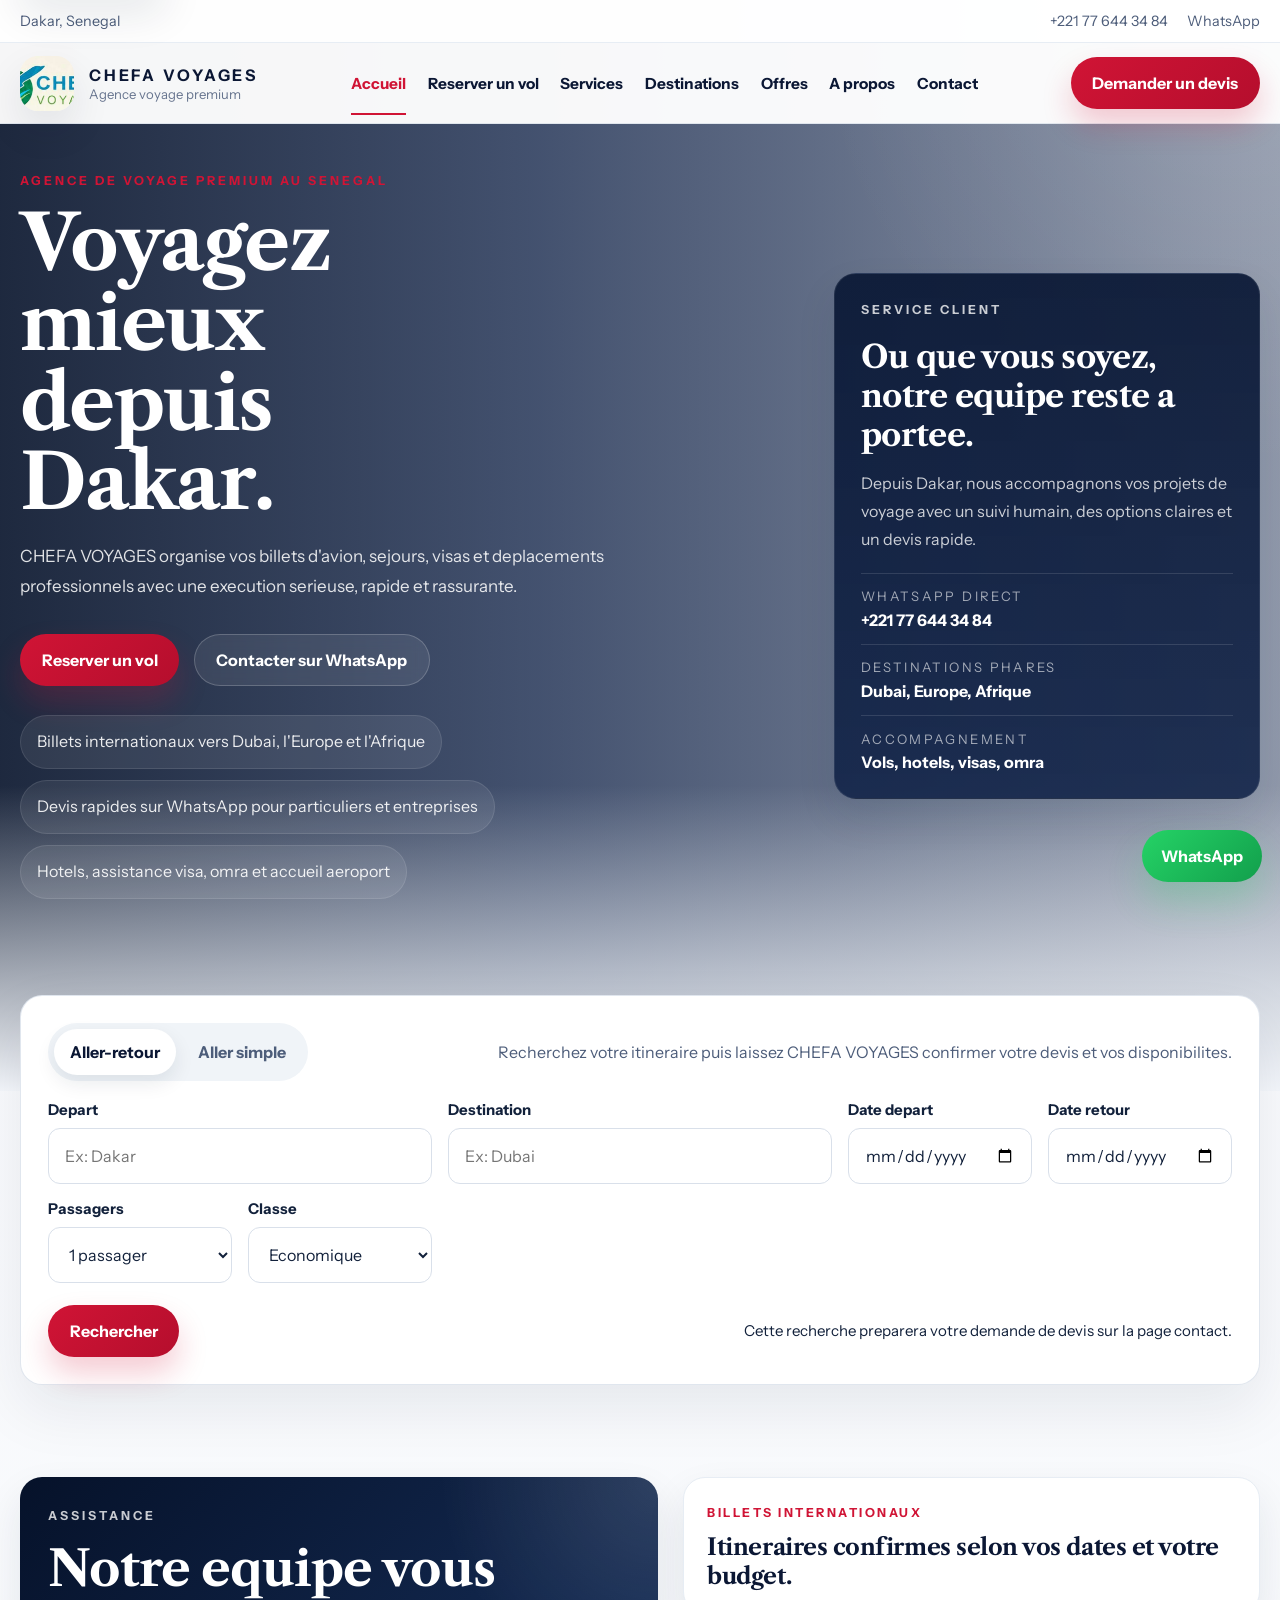
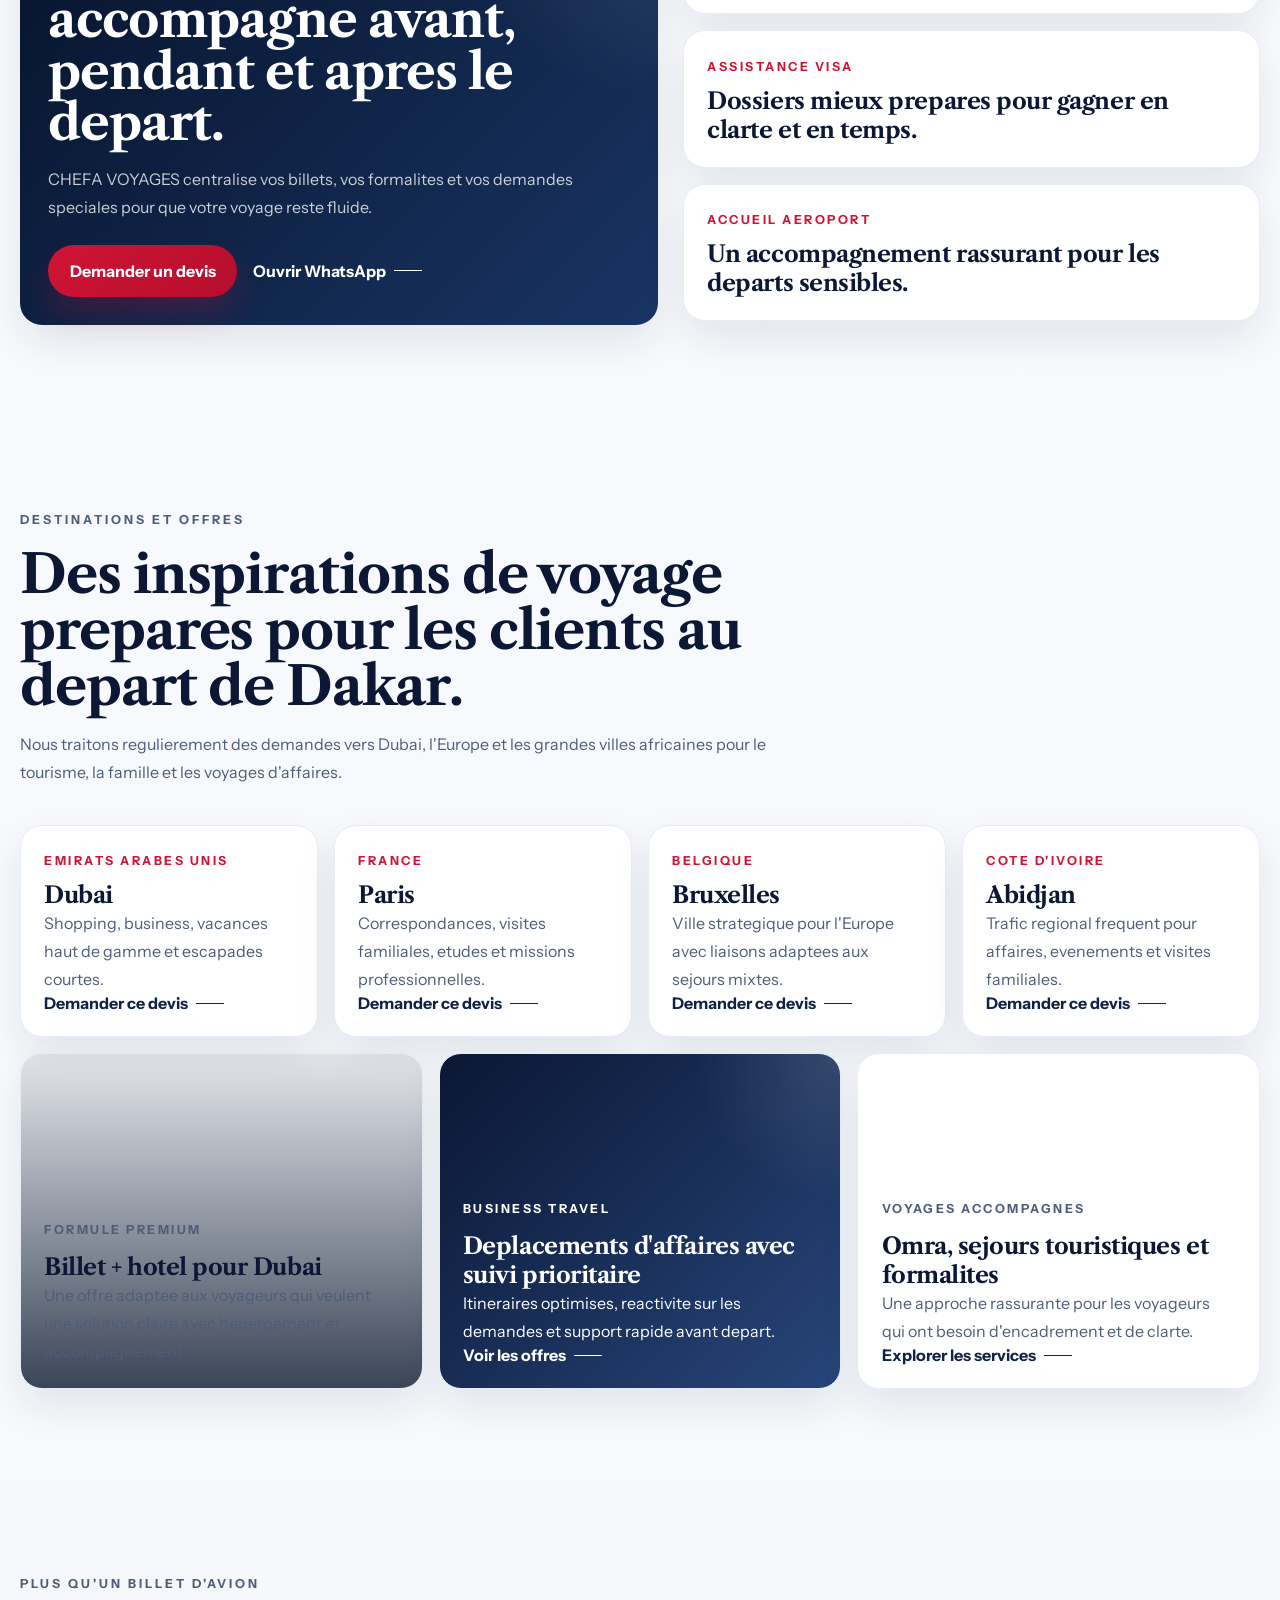
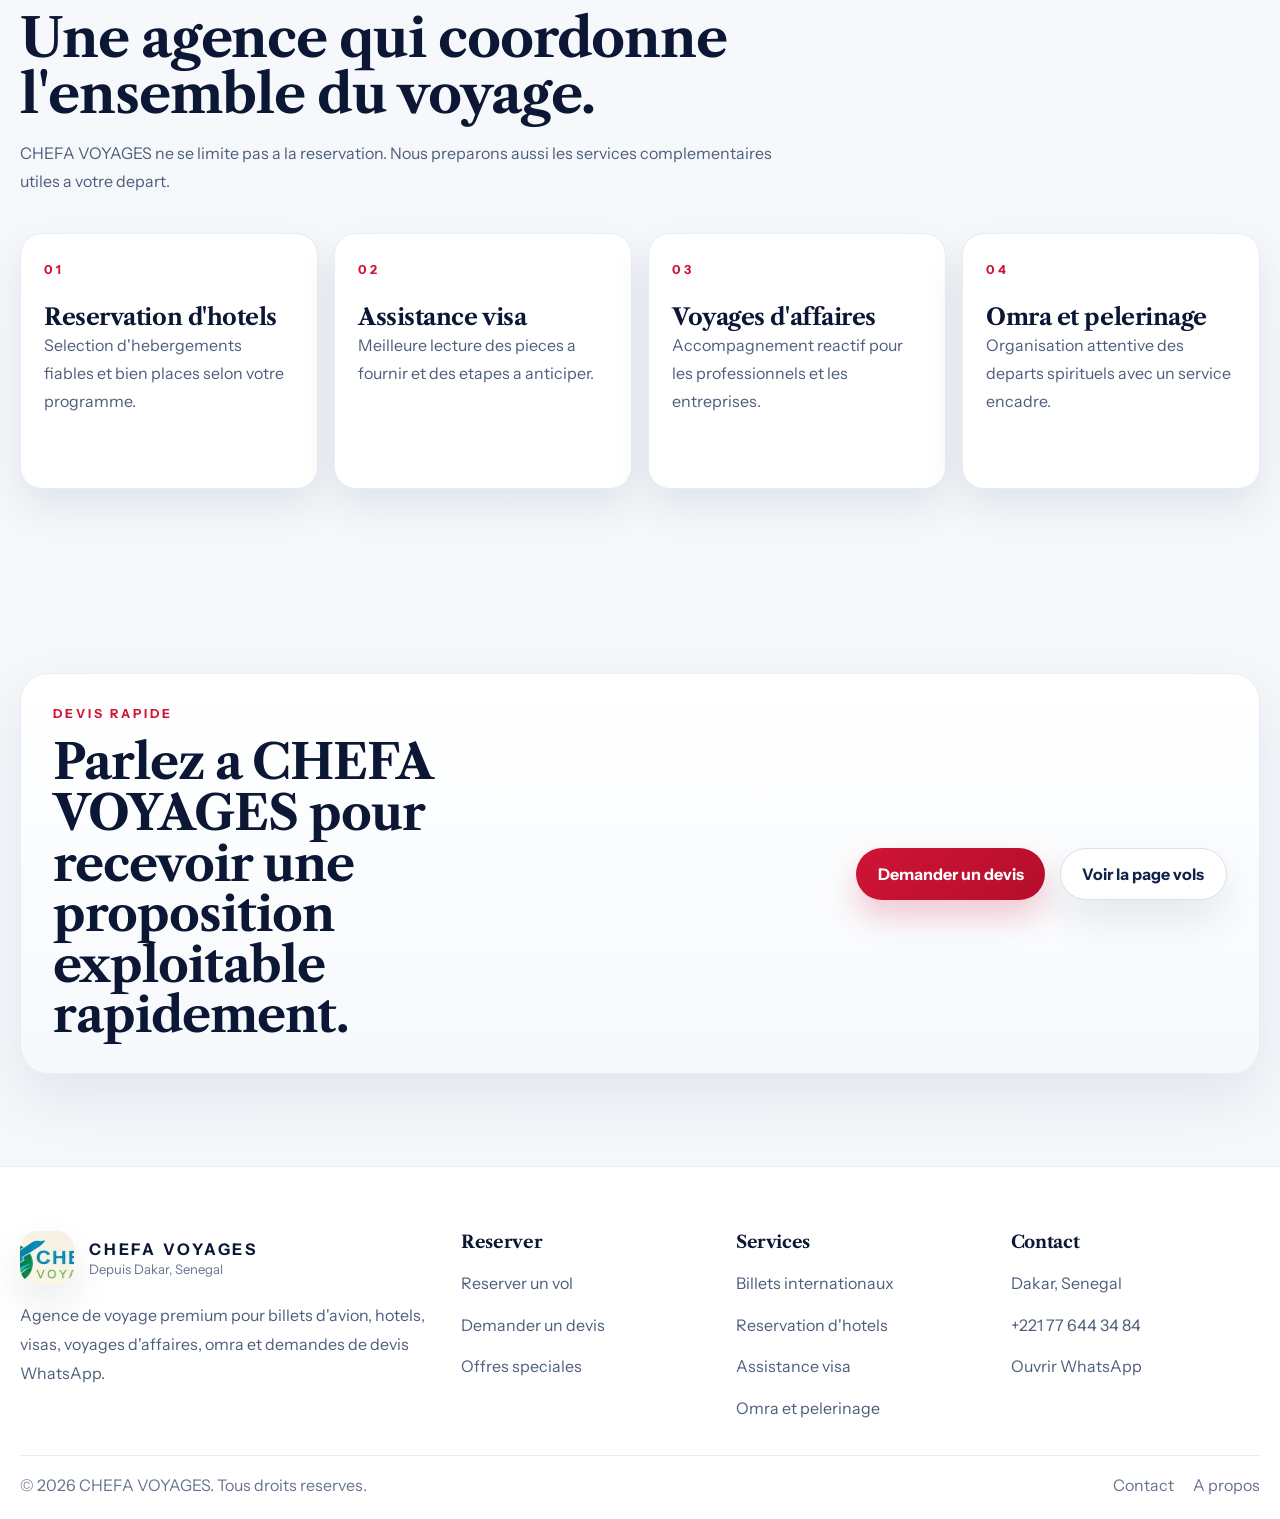
==== index.html @ 79e16a48 "Build Vercel-ready CHEFA VOYAGES site" ====
<!DOCTYPE html>
<html lang="fr">
  <head>
    <meta charset="UTF-8" />
    <meta name="viewport" content="width=device-width, initial-scale=1.0" />
    <meta
      name="description"
      content="CHEFA VOYAGES, agence de voyage premium a Dakar pour billets d'avion, devis WhatsApp, hotels, visas et voyages sur mesure."
    />
    <title>CHEFA VOYAGES | Agence de voyage premium a Dakar</title>
    <link rel="preconnect" href="https://fonts.googleapis.com" />
    <link rel="preconnect" href="https://fonts.gstatic.com" crossorigin />
    <link
      href="https://fonts.googleapis.com/css2?family=Instrument+Sans:wght@400;500;600;700;800&family=Libre+Caslon+Text:wght@400;700&display=swap"
      rel="stylesheet"
    />
    <link rel="stylesheet" href="styles.css" />
  </head>
  <body data-page="accueil">
    <a class="skip-link" href="#main-content">Aller au contenu</a>

    <header class="site-header" id="top">
      <div class="top-strip">
        <div class="container top-strip-inner">
          <p>Dakar, Senegal</p>
          <div class="top-strip-links">
            <a href="tel:+221776443484">+221 77 644 34 84</a>
            <a
              href="https://wa.me/221776443484?text=Bonjour%20CHEFA%20VOYAGES%2C%20je%20souhaite%20avoir%20un%20devis%20pour%20un%20billet%20d%27avion."
              target="_blank"
              rel="noreferrer"
            >
              WhatsApp
            </a>
          </div>
        </div>
      </div>

      <div class="container header-main">
        <a class="brand" href="/" aria-label="CHEFA VOYAGES - Retour a l'accueil">
          <img src="assets/chefa-voyages-logo.jpeg" alt="Logo CHEFA VOYAGES" />
          <span class="brand-copy">
            <strong>CHEFA VOYAGES</strong>
            <small>Agence voyage premium</small>
          </span>
        </a>

        <button
          class="menu-toggle"
          type="button"
          aria-expanded="false"
          aria-controls="site-nav"
          aria-label="Ouvrir le menu"
        >
          <span></span>
          <span></span>
          <span></span>
        </button>

        <nav class="primary-nav" id="site-nav" aria-label="Navigation principale">
          <a data-nav="accueil" href="/">Accueil</a>
          <a data-nav="vols" href="/vols">Reserver un vol</a>
          <a data-nav="services" href="/services">Services</a>
          <a data-nav="destinations" href="/destinations">Destinations</a>
          <a data-nav="offres" href="/offres">Offres</a>
          <a data-nav="a-propos" href="/a-propos">A propos</a>
          <a data-nav="contact" href="/contact">Contact</a>
        </nav>

        <a class="button button-primary header-cta" href="/contact">Demander un devis</a>
      </div>
    </header>

    <main id="main-content">
      <section class="hero-home">
        <div class="hero-home-backdrop"></div>
        <div class="container hero-home-content">
          <div class="hero-copy" data-reveal>
            <p class="eyebrow">Agence de voyage premium au Senegal</p>
            <h1>Voyagez mieux depuis Dakar.</h1>
            <p class="lead">
              CHEFA VOYAGES organise vos billets d'avion, sejours, visas et
              deplacements professionnels avec une execution serieuse, rapide
              et rassurante.
            </p>

            <div class="hero-actions">
              <a class="button button-primary" href="/vols">Reserver un vol</a>
              <a
                class="button button-secondary"
                href="https://wa.me/221776443484?text=Bonjour%20CHEFA%20VOYAGES%2C%20je%20souhaite%20avoir%20un%20devis%20pour%20un%20billet%20d%27avion."
                target="_blank"
                rel="noreferrer"
              >
                Contacter sur WhatsApp
              </a>
            </div>

            <ul class="hero-points">
              <li>Billets internationaux vers Dubai, l'Europe et l'Afrique</li>
              <li>Devis rapides sur WhatsApp pour particuliers et entreprises</li>
              <li>Hotels, assistance visa, omra et accueil aeroport</li>
            </ul>
          </div>

          <aside class="hero-side-card" data-reveal>
            <p class="eyebrow eyebrow-light">Service client</p>
            <h2>Ou que vous soyez, notre equipe reste a portee.</h2>
            <p>
              Depuis Dakar, nous accompagnons vos projets de voyage avec un
              suivi humain, des options claires et un devis rapide.
            </p>

            <div class="side-card-list">
              <article>
                <span>WhatsApp direct</span>
                <strong>+221 77 644 34 84</strong>
              </article>
              <article>
                <span>Destinations phares</span>
                <strong>Dubai, Europe, Afrique</strong>
              </article>
              <article>
                <span>Accompagnement</span>
                <strong>Vols, hotels, visas, omra</strong>
              </article>
            </div>
          </aside>
        </div>
      </section>

      <section class="booking-overlap">
        <div class="container">
          <form
            class="booking-shell"
            data-booking-form
            data-submit-mode="redirect"
            data-target-url="/contact"
          >
            <div class="booking-top">
              <div class="trip-switch" role="tablist" aria-label="Type de trajet">
                <button
                  class="trip-option is-active"
                  type="button"
                  data-trip="roundtrip"
                  aria-pressed="true"
                >
                  Aller-retour
                </button>
                <button
                  class="trip-option"
                  type="button"
                  data-trip="oneway"
                  aria-pressed="false"
                >
                  Aller simple
                </button>
              </div>
              <p>
                Recherchez votre itineraire puis laissez CHEFA VOYAGES confirmer
                votre devis et vos disponibilites.
              </p>
            </div>

            <input type="hidden" name="trip_type" value="roundtrip" />

            <div class="booking-grid">
              <label class="field field-large">
                <span>Depart</span>
                <input type="text" name="departure" placeholder="Ex: Dakar" required />
              </label>
              <label class="field field-large">
                <span>Destination</span>
                <input type="text" name="destination" placeholder="Ex: Dubai" required />
              </label>
              <label class="field">
                <span>Date depart</span>
                <input type="date" name="depart_date" required />
              </label>
              <label class="field return-field">
                <span>Date retour</span>
                <input type="date" name="return_date" />
              </label>
              <label class="field">
                <span>Passagers</span>
                <select name="passengers">
                  <option value="1">1 passager</option>
                  <option value="2">2 passagers</option>
                  <option value="3">3 passagers</option>
                  <option value="4">4 passagers</option>
                  <option value="5+">5 passagers et +</option>
                </select>
              </label>
              <label class="field">
                <span>Classe</span>
                <select name="travel_class">
                  <option value="Economique">Economique</option>
                  <option value="Premium">Premium</option>
                  <option value="Affaires">Affaires</option>
                  <option value="Premiere">Premiere</option>
                </select>
              </label>
            </div>

            <div class="booking-submit">
              <button class="button button-primary" type="submit">Rechercher</button>
              <p class="form-note" data-booking-feedback>
                Cette recherche preparera votre demande de devis sur la page contact.
              </p>
            </div>
          </form>
        </div>
      </section>

      <section class="section">
        <div class="container support-grid">
          <article class="support-panel support-panel-dark" data-reveal>
            <p class="eyebrow eyebrow-light">Assistance</p>
            <h2>Notre equipe vous accompagne avant, pendant et apres le depart.</h2>
            <p>
              CHEFA VOYAGES centralise vos billets, vos formalites et vos
              demandes speciales pour que votre voyage reste fluide.
            </p>
            <div class="support-actions">
              <a class="button button-primary" href="/contact">Demander un devis</a>
              <a
                class="text-link text-link-light"
                href="https://wa.me/221776443484?text=Bonjour%20CHEFA%20VOYAGES%2C%20je%20souhaite%20avoir%20un%20devis%20pour%20un%20billet%20d%27avion."
                target="_blank"
                rel="noreferrer"
              >
                Ouvrir WhatsApp
              </a>
            </div>
          </article>

          <div class="support-stack" data-reveal>
            <article class="info-card">
              <span class="info-card-label">Billets internationaux</span>
              <h3>Itineraires confirmes selon vos dates et votre budget.</h3>
            </article>
            <article class="info-card">
              <span class="info-card-label">Assistance visa</span>
              <h3>Dossiers mieux prepares pour gagner en clarte et en temps.</h3>
            </article>
            <article class="info-card">
              <span class="info-card-label">Accueil aeroport</span>
              <h3>Un accompagnement rassurant pour les departs sensibles.</h3>
            </article>
          </div>
        </div>
      </section>

      <section class="section section-muted">
        <div class="container">
          <div class="section-heading" data-reveal>
            <p class="eyebrow">Destinations et offres</p>
            <h2>Des inspirations de voyage prepares pour les clients au depart de Dakar.</h2>
            <p>
              Nous traitons regulierement des demandes vers Dubai, l'Europe et
              les grandes villes africaines pour le tourisme, la famille et les
              voyages d'affaires.
            </p>
          </div>

          <div class="fare-grid">
            <article class="fare-card" data-reveal>
              <span class="fare-meta">Emirats arabes unis</span>
              <h3>Dubai</h3>
              <p>Shopping, business, vacances haut de gamme et escapades courtes.</p>
              <a class="text-link" href="/contact?destination=Dubai">Demander ce devis</a>
            </article>
            <article class="fare-card" data-reveal>
              <span class="fare-meta">France</span>
              <h3>Paris</h3>
              <p>Correspondances, visites familiales, etudes et missions professionnelles.</p>
              <a class="text-link" href="/contact?destination=Paris">Demander ce devis</a>
            </article>
            <article class="fare-card" data-reveal>
              <span class="fare-meta">Belgique</span>
              <h3>Bruxelles</h3>
              <p>Ville strategique pour l'Europe avec liaisons adaptees aux sejours mixtes.</p>
              <a class="text-link" href="/contact?destination=Bruxelles">Demander ce devis</a>
            </article>
            <article class="fare-card" data-reveal>
              <span class="fare-meta">Cote d'Ivoire</span>
              <h3>Abidjan</h3>
              <p>Trafic regional frequent pour affaires, evenements et visites familiales.</p>
              <a class="text-link" href="/contact?destination=Abidjan">Demander ce devis</a>
            </article>
          </div>

          <div class="promo-grid">
            <article class="promo-card promo-card-image promo-dubai" data-reveal>
              <div class="promo-card-content">
                <p class="promo-label">Formule premium</p>
                <h3>Billet + hotel pour Dubai</h3>
                <p>
                  Une offre adaptee aux voyageurs qui veulent une solution claire
                  avec hebergement et accompagnement.
                </p>
              </div>
            </article>
            <article class="promo-card promo-card-dark" data-reveal>
              <div class="promo-card-content">
                <p class="promo-label">Business travel</p>
                <h3>Deplacements d'affaires avec suivi prioritaire</h3>
                <p>
                  Itineraires optimises, reactivite sur les demandes et support
                  rapide avant depart.
                </p>
                <a class="text-link text-link-light" href="/offres">Voir les offres</a>
              </div>
            </article>
            <article class="promo-card promo-card-light" data-reveal>
              <div class="promo-card-content">
                <p class="promo-label">Voyages accompagnes</p>
                <h3>Omra, sejours touristiques et formalites</h3>
                <p>
                  Une approche rassurante pour les voyageurs qui ont besoin
                  d'encadrement et de clarte.
                </p>
                <a class="text-link" href="/services">Explorer les services</a>
              </div>
            </article>
          </div>
        </div>
      </section>

      <section class="section">
        <div class="container">
          <div class="section-heading" data-reveal>
            <p class="eyebrow">Plus qu'un billet d'avion</p>
            <h2>Une agence qui coordonne l'ensemble du voyage.</h2>
            <p>
              CHEFA VOYAGES ne se limite pas a la reservation. Nous preparons
              aussi les services complementaires utiles a votre depart.
            </p>
          </div>

          <div class="service-grid">
            <article class="service-card" data-reveal>
              <span class="service-index">01</span>
              <h3>Reservation d'hotels</h3>
              <p>Selection d'hebergements fiables et bien places selon votre programme.</p>
            </article>
            <article class="service-card" data-reveal>
              <span class="service-index">02</span>
              <h3>Assistance visa</h3>
              <p>Meilleure lecture des pieces a fournir et des etapes a anticiper.</p>
            </article>
            <article class="service-card" data-reveal>
              <span class="service-index">03</span>
              <h3>Voyages d'affaires</h3>
              <p>Accompagnement reactif pour les professionnels et les entreprises.</p>
            </article>
            <article class="service-card" data-reveal>
              <span class="service-index">04</span>
              <h3>Omra et pelerinage</h3>
              <p>Organisation attentive des departs spirituels avec un service encadre.</p>
            </article>
          </div>
        </div>
      </section>

      <section class="section">
        <div class="container cta-band" data-reveal>
          <div>
            <p class="eyebrow">Devis rapide</p>
            <h2>Parlez a CHEFA VOYAGES pour recevoir une proposition exploitable rapidement.</h2>
          </div>
          <div class="cta-band-actions">
            <a class="button button-primary" href="/contact">Demander un devis</a>
            <a class="button button-neutral" href="/vols">Voir la page vols</a>
          </div>
        </div>
      </section>
    </main>

    <footer class="site-footer">
      <div class="container footer-grid">
        <div class="footer-brand-block">
          <a class="brand brand-footer" href="/">
            <img src="assets/chefa-voyages-logo.jpeg" alt="Logo CHEFA VOYAGES" />
            <span class="brand-copy">
              <strong>CHEFA VOYAGES</strong>
              <small>Depuis Dakar, Senegal</small>
            </span>
          </a>
          <p>
            Agence de voyage premium pour billets d'avion, hotels, visas,
            voyages d'affaires, omra et demandes de devis WhatsApp.
          </p>
        </div>

        <div>
          <h3>Reserver</h3>
          <ul>
            <li><a href="/vols">Reserver un vol</a></li>
            <li><a href="/contact">Demander un devis</a></li>
            <li><a href="/offres">Offres speciales</a></li>
          </ul>
        </div>

        <div>
          <h3>Services</h3>
          <ul>
            <li><a href="/services">Billets internationaux</a></li>
            <li><a href="/services">Reservation d'hotels</a></li>
            <li><a href="/services">Assistance visa</a></li>
            <li><a href="/services">Omra et pelerinage</a></li>
          </ul>
        </div>

        <div>
          <h3>Contact</h3>
          <ul>
            <li>Dakar, Senegal</li>
            <li><a href="tel:+221776443484">+221 77 644 34 84</a></li>
            <li>
              <a
                href="https://wa.me/221776443484?text=Bonjour%20CHEFA%20VOYAGES%2C%20je%20souhaite%20avoir%20un%20devis%20pour%20un%20billet%20d%27avion."
                target="_blank"
                rel="noreferrer"
              >
                Ouvrir WhatsApp
              </a>
            </li>
          </ul>
        </div>
      </div>

      <div class="container footer-bottom">
        <p>&copy; <span data-year></span> CHEFA VOYAGES. Tous droits reserves.</p>
        <div class="footer-bottom-links">
          <a href="/contact">Contact</a>
          <a href="/a-propos">A propos</a>
        </div>
      </div>
    </footer>

    <a
      class="whatsapp-float"
      href="https://wa.me/221776443484?text=Bonjour%20CHEFA%20VOYAGES%2C%20je%20souhaite%20avoir%20un%20devis%20pour%20un%20billet%20d%27avion."
      target="_blank"
      rel="noreferrer"
      aria-label="Contacter CHEFA VOYAGES sur WhatsApp"
    >
      <span>WhatsApp</span>
    </a>

    <script src="script.js"></script>
  </body>
</html>
---- styles.css ----
:root {
  --navy-980: #06122a;
  --navy-940: #0b1734;
  --navy-900: #102247;
  --navy-820: #193463;
  --navy-740: #27457a;
  --red-520: #d01435;
  --red-430: #e43b56;
  --ink-950: #12213b;
  --ink-800: #33425f;
  --ink-700: #4d5d7a;
  --ink-600: #66748e;
  --line-300: #d9e0ea;
  --line-200: #e7edf4;
  --surface-50: #f7f9fc;
  --surface-100: #f0f4f8;
  --surface-200: #e8eef5;
  --white: #ffffff;
  --success-500: #25d366;
  --shadow-soft: 0 24px 60px rgba(9, 23, 52, 0.08);
  --shadow-card: 0 18px 40px rgba(10, 28, 58, 0.09);
  --radius-xl: 28px;
  --radius-lg: 22px;
  --radius-md: 16px;
  --radius-sm: 12px;
  --container: min(1240px, calc(100% - 2rem));
}

*,
*::before,
*::after {
  box-sizing: border-box;
}

html {
  scroll-behavior: smooth;
}

body {
  margin: 0;
  color: var(--ink-950);
  background: linear-gradient(180deg, #fafbfd 0%, #f4f7fb 100%);
  font-family: "Instrument Sans", sans-serif;
}

body.menu-open {
  overflow: hidden;
}

img {
  display: block;
  max-width: 100%;
}

a {
  color: inherit;
  text-decoration: none;
}

button,
input,
select,
textarea {
  font: inherit;
}

.skip-link {
  position: absolute;
  left: 1rem;
  top: -3rem;
  z-index: 1000;
  padding: 0.8rem 1rem;
  border-radius: 999px;
  background: var(--white);
  box-shadow: var(--shadow-card);
}

.skip-link:focus {
  top: 1rem;
}

.container {
  width: var(--container);
  margin: 0 auto;
}

.section {
  padding: 5.75rem 0;
}

.section-tight {
  padding: 3.5rem 0;
}

.section-muted {
  background: var(--surface-50);
}

.eyebrow {
  margin: 0 0 1rem;
  color: var(--red-520);
  font-size: 0.78rem;
  font-weight: 800;
  letter-spacing: 0.24em;
  text-transform: uppercase;
}

.eyebrow-light {
  color: rgba(255, 255, 255, 0.74);
}

h1,
h2,
h3 {
  margin: 0;
  font-family: "Libre Caslon Text", serif;
  letter-spacing: -0.02em;
}

p {
  margin: 0;
}

.lead {
  max-width: 62ch;
  color: rgba(255, 255, 255, 0.86);
  font-size: 1.06rem;
  line-height: 1.75;
}

.body-dark {
  color: var(--ink-700);
}

.body-copy {
  color: var(--ink-700);
  line-height: 1.8;
}

.button {
  display: inline-flex;
  align-items: center;
  justify-content: center;
  min-height: 3.25rem;
  padding: 0.9rem 1.35rem;
  border-radius: 999px;
  border: 0;
  font-weight: 700;
  transition:
    transform 180ms ease,
    box-shadow 180ms ease,
    background-color 180ms ease,
    color 180ms ease;
  cursor: pointer;
}

.button:hover,
.button:focus-visible {
  transform: translateY(-1px);
}

.button-primary {
  background: linear-gradient(135deg, var(--red-520), #b50e2d);
  color: var(--white);
  box-shadow: 0 16px 30px rgba(208, 20, 53, 0.22);
}

.button-secondary {
  border: 1px solid rgba(255, 255, 255, 0.2);
  background: rgba(255, 255, 255, 0.08);
  color: var(--white);
  backdrop-filter: blur(8px);
}

.button-neutral {
  border: 1px solid var(--line-300);
  background: var(--white);
  color: var(--navy-900);
  box-shadow: var(--shadow-card);
}

.text-link {
  display: inline-flex;
  align-items: center;
  gap: 0.5rem;
  color: var(--navy-900);
  font-weight: 700;
}

.text-link::after {
  content: "";
  width: 1.75rem;
  height: 1px;
  background: currentColor;
}

.text-link-light {
  color: var(--white);
}

.site-header {
  position: fixed;
  inset: 0 0 auto;
  z-index: 120;
  background: rgba(255, 255, 255, 0.96);
  border-bottom: 1px solid rgba(217, 224, 234, 0.75);
  transition:
    box-shadow 180ms ease,
    background-color 180ms ease;
}

.site-header.is-scrolled {
  box-shadow: 0 14px 36px rgba(10, 28, 58, 0.08);
}

.top-strip {
  border-bottom: 1px solid var(--line-200);
  background: rgba(255, 255, 255, 0.92);
}

.top-strip-inner {
  display: flex;
  align-items: center;
  justify-content: space-between;
  gap: 1rem;
  min-height: 2.65rem;
  color: var(--ink-700);
  font-size: 0.9rem;
}

.top-strip-links {
  display: flex;
  align-items: center;
  gap: 1.2rem;
}

.top-strip-links a:hover,
.top-strip-links a:focus-visible {
  color: var(--navy-900);
}

.header-main {
  display: grid;
  grid-template-columns: auto 1fr auto;
  align-items: center;
  gap: 1.5rem;
  min-height: 5rem;
}

.brand {
  display: inline-flex;
  align-items: center;
  gap: 0.9rem;
  min-width: 0;
}

.brand img {
  width: 3.4rem;
  height: 3.4rem;
  border-radius: 18px;
  object-fit: cover;
  box-shadow: var(--shadow-card);
}

.brand-copy {
  display: flex;
  flex-direction: column;
  gap: 0.1rem;
  min-width: 0;
}

.brand-copy strong {
  color: var(--navy-940);
  font-size: 1rem;
  letter-spacing: 0.18em;
  text-transform: uppercase;
  white-space: nowrap;
}

.brand-copy small {
  color: var(--ink-600);
  font-size: 0.82rem;
}

.primary-nav {
  display: flex;
  align-items: center;
  justify-content: center;
  gap: 1.35rem;
  min-width: 0;
}

.primary-nav a {
  position: relative;
  padding: 0.4rem 0;
  color: var(--navy-940);
  font-size: 0.96rem;
  font-weight: 700;
  white-space: nowrap;
}

.primary-nav a::after {
  content: "";
  position: absolute;
  left: 0;
  bottom: -1rem;
  width: 100%;
  height: 2px;
  transform: scaleX(0);
  transform-origin: left;
  background: var(--red-520);
  transition: transform 180ms ease;
}

.primary-nav a:hover::after,
.primary-nav a:focus-visible::after,
.primary-nav a.is-active::after {
  transform: scaleX(1);
}

.primary-nav a.is-active {
  color: var(--red-520);
}

.header-cta {
  white-space: nowrap;
}

.menu-toggle {
  display: none;
  width: 3rem;
  height: 3rem;
  align-items: center;
  justify-content: center;
  flex-direction: column;
  gap: 0.25rem;
  border: 1px solid var(--line-300);
  border-radius: 50%;
  background: var(--white);
  color: var(--navy-940);
  cursor: pointer;
}

.menu-toggle span {
  display: block;
  width: 1.15rem;
  height: 2px;
  background: currentColor;
  border-radius: 999px;
}

.hero-home,
.page-hero {
  position: relative;
  overflow: hidden;
}

.hero-home {
  background:
    linear-gradient(90deg, rgba(6, 18, 42, 0.9) 0%, rgba(16, 34, 71, 0.78) 42%, rgba(16, 34, 71, 0.45) 100%),
    url("https://images.unsplash.com/photo-1436491865332-7a61a109cc05?auto=format&fit=crop&w=1600&q=80")
      center/cover no-repeat;
}

.hero-home-backdrop,
.page-hero-backdrop {
  position: absolute;
  inset: 0;
  background:
    linear-gradient(180deg, rgba(255, 255, 255, 0) 72%, rgba(244, 247, 251, 1) 100%),
    radial-gradient(circle at right top, rgba(255, 255, 255, 0.12), transparent 28%);
  pointer-events: none;
}

.hero-home-content {
  position: relative;
  z-index: 1;
  display: grid;
  grid-template-columns: minmax(0, 1.25fr) minmax(300px, 0.68fr);
  gap: 2rem;
  align-items: center;
  padding: 10.8rem 0 12rem;
}

.hero-copy h1,
.page-hero h1,
.section-heading h2,
.support-panel h2,
.cta-band h2,
.destination-panel h2 {
  line-height: 1.04;
}

.hero-copy h1 {
  max-width: 10ch;
  color: var(--white);
  font-size: clamp(3.2rem, 6vw, 5.4rem);
  margin-bottom: 1.2rem;
}

.hero-actions {
  display: flex;
  flex-wrap: wrap;
  gap: 0.9rem;
  margin: 2rem 0 1.8rem;
}

.hero-points {
  display: grid;
  gap: 0.7rem;
  padding: 0;
  margin: 0;
  list-style: none;
  max-width: 42rem;
}

.hero-points li {
  width: fit-content;
  max-width: 100%;
  padding: 0.85rem 1rem;
  border-radius: 999px;
  background: rgba(255, 255, 255, 0.08);
  color: rgba(255, 255, 255, 0.9);
  border: 1px solid rgba(255, 255, 255, 0.1);
  line-height: 1.55;
}

.hero-side-card,
.support-panel,
.booking-shell,
.info-card,
.fare-card,
.promo-card,
.service-card,
.route-panel,
.checklist-card,
.quote-form,
.step-card,
.list-panel,
.offer-card,
.benefit-card,
.value-card,
.contact-card,
.aside-card {
  border-radius: var(--radius-lg);
  box-shadow: var(--shadow-card);
}

.hero-side-card {
  position: relative;
  z-index: 1;
  padding: 1.6rem;
  background: linear-gradient(180deg, rgba(9, 23, 52, 0.92), rgba(16, 34, 71, 0.88));
  color: var(--white);
  border: 1px solid rgba(255, 255, 255, 0.08);
}

.hero-side-card h2 {
  margin-bottom: 0.9rem;
  font-size: 2rem;
}

.hero-side-card p {
  color: rgba(255, 255, 255, 0.78);
  line-height: 1.75;
}

.side-card-list {
  display: grid;
  gap: 0.9rem;
  margin-top: 1.25rem;
}

.side-card-list article {
  padding-top: 0.9rem;
  border-top: 1px solid rgba(255, 255, 255, 0.12);
}

.side-card-list span {
  display: block;
  color: rgba(255, 255, 255, 0.6);
  font-size: 0.82rem;
  text-transform: uppercase;
  letter-spacing: 0.18em;
}

.side-card-list strong {
  display: block;
  margin-top: 0.35rem;
  font-size: 1rem;
}

.booking-overlap {
  position: relative;
  z-index: 10;
  margin-top: -6rem;
}

.booking-shell,
.quote-form {
  padding: 1.7rem;
  background: var(--white);
  border: 1px solid rgba(217, 224, 234, 0.8);
}

.booking-shell {
  box-shadow: var(--shadow-soft);
}

.booking-top {
  display: flex;
  align-items: center;
  justify-content: space-between;
  gap: 1rem;
  margin-bottom: 1.3rem;
}

.booking-top p,
.section-heading p,
.support-panel p,
.fare-card p,
.promo-card p,
.service-card p,
.route-panel p,
.step-card p,
.list-panel p,
.offer-card p,
.benefit-card p,
.value-card p,
.contact-card p,
.aside-card p,
.contact-layout-copy p,
.quote-submit p {
  color: var(--ink-700);
  line-height: 1.75;
}

.trip-switch {
  display: inline-flex;
  gap: 0.4rem;
  padding: 0.35rem;
  border-radius: 999px;
  background: var(--surface-100);
}

.trip-option {
  min-height: 2.9rem;
  padding: 0.75rem 1rem;
  border: 0;
  border-radius: 999px;
  background: transparent;
  color: var(--ink-700);
  font-weight: 700;
  cursor: pointer;
}

.trip-option.is-active {
  background: var(--white);
  color: var(--navy-940);
  box-shadow: 0 8px 20px rgba(10, 28, 58, 0.09);
}

.booking-grid,
.quote-grid {
  display: grid;
  grid-template-columns: repeat(6, minmax(0, 1fr));
  gap: 1rem;
}

.field {
  display: block;
}

.field-large {
  grid-column: span 2;
}

.field-full {
  margin-top: 1rem;
}

.field span {
  display: block;
  margin-bottom: 0.55rem;
  color: var(--ink-950);
  font-size: 0.93rem;
  font-weight: 700;
}

.field input,
.field select,
.field textarea {
  width: 100%;
  min-height: 3.5rem;
  border: 1px solid var(--line-300);
  border-radius: var(--radius-sm);
  background: var(--white);
  padding: 0.95rem 1rem;
  color: var(--ink-950);
  outline: none;
  transition:
    border-color 180ms ease,
    box-shadow 180ms ease,
    background-color 180ms ease;
}

.field textarea {
  min-height: 9rem;
  resize: vertical;
}

.field input:focus,
.field select:focus,
.field textarea:focus {
  border-color: var(--navy-820);
  box-shadow: 0 0 0 4px rgba(39, 69, 122, 0.1);
}

.return-field.is-hidden {
  opacity: 0.65;
}

.return-field.is-hidden input {
  background: var(--surface-100);
}

.booking-submit,
.quote-submit {
  display: flex;
  align-items: center;
  justify-content: space-between;
  gap: 1rem;
  margin-top: 1.35rem;
}

.form-note {
  font-size: 0.94rem;
}

.support-grid,
.two-column,
.contact-layout {
  display: grid;
  grid-template-columns: minmax(0, 1.05fr) minmax(320px, 0.95fr);
  gap: 1.6rem;
  align-items: start;
}

.support-panel {
  padding: 1.75rem;
}

.support-panel-dark {
  background:
    radial-gradient(circle at top right, rgba(255, 255, 255, 0.12), transparent 28%),
    linear-gradient(135deg, var(--navy-980), var(--navy-820));
  color: var(--white);
}

.support-panel-dark h2,
.offer-card-dark h2 {
  color: var(--white);
  font-size: clamp(2rem, 4vw, 3.1rem);
  margin-bottom: 1rem;
}

.support-panel-dark p {
  color: rgba(255, 255, 255, 0.78);
}

.support-actions {
  display: flex;
  flex-wrap: wrap;
  gap: 1rem;
  margin-top: 1.5rem;
}

.support-stack,
.value-grid,
.contact-card-grid,
.benefit-grid {
  display: grid;
  gap: 1rem;
}

.info-card,
.fare-card,
.promo-card,
.service-card,
.route-panel,
.checklist-card,
.step-card,
.list-panel,
.offer-card,
.benefit-card,
.value-card,
.contact-card,
.aside-card {
  padding: 1.45rem;
  background: var(--white);
  border: 1px solid var(--line-200);
}

.info-card-label,
.fare-meta,
.service-index,
.promo-label {
  display: inline-block;
  color: var(--red-520);
  font-size: 0.78rem;
  font-weight: 800;
  letter-spacing: 0.2em;
  text-transform: uppercase;
}

.info-card h3,
.fare-card h3,
.promo-card h3,
.service-card h3,
.route-panel h3,
.step-card h3,
.list-panel h2,
.benefit-card h3,
.value-card h3,
.contact-card h3,
.aside-card h3 {
  margin-top: 0.7rem;
  color: var(--navy-940);
  font-size: 1.45rem;
}

.section-heading {
  max-width: 48rem;
  margin-bottom: 2.4rem;
}

.section-heading h2,
.contact-layout-copy h2 {
  color: var(--navy-940);
  font-size: clamp(2.2rem, 4.2vw, 4rem);
  margin-bottom: 1rem;
}

.fare-grid {
  display: grid;
  grid-template-columns: repeat(4, minmax(0, 1fr));
  gap: 1rem;
}

.promo-grid {
  display: grid;
  grid-template-columns: repeat(3, minmax(0, 1fr));
  gap: 1rem;
  margin-top: 1rem;
}

.promo-card {
  min-height: 21rem;
  display: flex;
  align-items: end;
  overflow: hidden;
}

.promo-card-content {
  max-width: 22rem;
}

.promo-card-image {
  color: var(--white);
  background:
    linear-gradient(180deg, rgba(6, 18, 42, 0.08), rgba(6, 18, 42, 0.78)),
    center/cover no-repeat;
}

.promo-dubai {
  background-image:
    linear-gradient(180deg, rgba(6, 18, 42, 0.08), rgba(6, 18, 42, 0.78)),
    url("https://images.unsplash.com/photo-1512453979798-5ea266f8880c?auto=format&fit=crop&w=1000&q=80");
}

.promo-card-dark,
.offer-card-dark {
  color: var(--white);
  background:
    radial-gradient(circle at top right, rgba(255, 255, 255, 0.12), transparent 28%),
    linear-gradient(135deg, var(--navy-940), var(--navy-740));
}

.promo-card-dark p,
.promo-card-dark h3,
.promo-card-dark .promo-label,
.promo-card-dark .text-link,
.offer-card-dark p,
.offer-card-dark .promo-label,
.offer-card-dark .text-link {
  color: var(--white);
}

.service-grid {
  display: grid;
  grid-template-columns: repeat(4, minmax(0, 1fr));
  gap: 1rem;
}

.service-grid-full {
  grid-template-columns: repeat(4, minmax(0, 1fr));
}

.service-card {
  min-height: 16rem;
}

.route-grid,
.steps-grid,
.offer-grid,
.destination-grid {
  display: grid;
  gap: 1rem;
}

.route-grid {
  grid-template-columns: repeat(4, minmax(0, 1fr));
}

.route-panel span {
  display: inline-block;
  color: var(--red-520);
  font-size: 0.8rem;
  font-weight: 800;
  letter-spacing: 0.18em;
  text-transform: uppercase;
}

.checklist-card {
  height: 100%;
}

.checklist-card-soft {
  margin-top: 1.4rem;
  background: rgba(255, 255, 255, 0.88);
}

.checklist {
  display: grid;
  gap: 0.9rem;
  padding: 0;
  margin: 0;
  list-style: none;
}

.checklist li {
  position: relative;
  padding-left: 1.4rem;
  color: var(--ink-700);
  line-height: 1.7;
}

.checklist li::before {
  content: "";
  position: absolute;
  left: 0;
  top: 0.68rem;
  width: 0.45rem;
  height: 0.45rem;
  border-radius: 50%;
  background: var(--red-520);
}

.page-hero {
  min-height: 26rem;
  background-position: center;
  background-size: cover;
  background-repeat: no-repeat;
}

.page-hero::before {
  content: "";
  position: absolute;
  inset: 0;
  background: linear-gradient(90deg, rgba(6, 18, 42, 0.88), rgba(16, 34, 71, 0.48));
}

.page-hero-content {
  position: relative;
  z-index: 1;
  padding: 11.5rem 0 6.5rem;
}

.page-hero h1 {
  max-width: 14ch;
  color: var(--white);
  font-size: clamp(2.8rem, 5vw, 4.7rem);
  margin-bottom: 1rem;
}

.page-hero-flights {
  background-image: url("https://images.unsplash.com/photo-1504196606672-aef5c9cefc92?auto=format&fit=crop&w=1600&q=80");
}

.page-hero-services {
  background-image: url("https://images.unsplash.com/photo-1527631746610-bca00a040d60?auto=format&fit=crop&w=1600&q=80");
}

.page-hero-destinations {
  background-image: url("https://images.unsplash.com/photo-1488085061387-422e29b40080?auto=format&fit=crop&w=1600&q=80");
}

.page-hero-offers {
  background-image: url("https://images.unsplash.com/photo-1503220317375-aaad61436b1b?auto=format&fit=crop&w=1600&q=80");
}

.page-hero-about {
  background-image: url("https://images.unsplash.com/photo-1529074963764-98f45c47344b?auto=format&fit=crop&w=1600&q=80");
}

.page-hero-contact {
  background-image: url("https://images.unsplash.com/photo-1436491865332-7a61a109cc05?auto=format&fit=crop&w=1600&q=80");
}

.contact-layout-copy h2 {
  max-width: 12ch;
}

.quote-grid {
  grid-template-columns: repeat(2, minmax(0, 1fr));
}

.steps-grid,
.offer-grid,
.benefit-grid,
.value-grid,
.contact-card-grid {
  grid-template-columns: repeat(3, minmax(0, 1fr));
}

.step-card span,
.service-index {
  display: inline-flex;
  margin-bottom: 0.9rem;
}

.destination-grid {
  grid-template-columns: repeat(3, minmax(0, 1fr));
}

.destination-panel {
  min-height: 28rem;
  display: flex;
  align-items: end;
  padding: 1.5rem;
  border-radius: var(--radius-xl);
  overflow: hidden;
  color: var(--white);
  background-position: center;
  background-size: cover;
  background-repeat: no-repeat;
  box-shadow: var(--shadow-soft);
}

.destination-panel::before {
  content: "";
  position: absolute;
  inset: 0;
  background: linear-gradient(180deg, rgba(6, 18, 42, 0.08), rgba(6, 18, 42, 0.8));
}

.destination-panel {
  position: relative;
}

.destination-panel-content {
  position: relative;
  z-index: 1;
}

.destination-panel-content p,
.destination-panel-content h2 {
  color: var(--white);
}

.destination-panel-content h2 {
  margin: 0.7rem 0;
  font-size: 2rem;
}

.destination-panel-content p:last-child {
  color: rgba(255, 255, 255, 0.82);
  line-height: 1.7;
}

.destination-panel-dubai {
  background-image: url("https://images.unsplash.com/photo-1518684079-3c830dcef090?auto=format&fit=crop&w=1000&q=80");
}

.destination-panel-europe {
  background-image: url("https://images.unsplash.com/photo-1499856871958-5b9627545d1a?auto=format&fit=crop&w=1000&q=80");
}

.destination-panel-africa {
  background-image: url("https://images.unsplash.com/photo-1506929562872-bb421503ef21?auto=format&fit=crop&w=1000&q=80");
}

.route-columns {
  display: grid;
  grid-template-columns: repeat(3, minmax(0, 1fr));
  gap: 1rem;
}

.link-list,
.contact-list,
.site-footer ul {
  display: grid;
  gap: 0.8rem;
  padding: 0;
  margin: 0;
  list-style: none;
}

.contact-list li {
  display: grid;
  gap: 0.2rem;
  padding: 0.8rem 0;
  border-top: 1px solid var(--line-200);
}

.contact-list li:first-child {
  border-top: 0;
  padding-top: 0;
}

.contact-list strong {
  color: var(--navy-940);
}

.offer-card h2 {
  color: var(--navy-940);
  font-size: 2rem;
  margin: 0.8rem 0;
}

.cta-band {
  display: flex;
  align-items: center;
  justify-content: space-between;
  gap: 1.5rem;
  padding: 2rem;
  border-radius: var(--radius-xl);
  background:
    linear-gradient(180deg, rgba(255, 255, 255, 0.96), rgba(246, 249, 252, 1)),
    var(--white);
  border: 1px solid var(--line-200);
  box-shadow: var(--shadow-soft);
}

.cta-band h2 {
  color: var(--navy-940);
  max-width: 16ch;
  font-size: clamp(2rem, 3.8vw, 3.6rem);
}

.cta-band-actions {
  display: flex;
  flex-wrap: wrap;
  gap: 0.9rem;
  justify-content: flex-end;
}

.contact-card-grid {
  grid-template-columns: repeat(3, minmax(0, 1fr));
}

.contact-card h3 a {
  color: var(--navy-940);
}

.site-footer {
  padding: 4rem 0 1.5rem;
  background: var(--white);
  border-top: 1px solid var(--line-200);
}

.footer-grid {
  display: grid;
  grid-template-columns: minmax(0, 1.5fr) repeat(3, minmax(0, 0.9fr));
  gap: 1.6rem;
}

.footer-brand-block p,
.site-footer li {
  color: var(--ink-700);
  line-height: 1.8;
}

.site-footer h3 {
  margin-bottom: 1rem;
  color: var(--navy-940);
  font-size: 1.1rem;
}

.brand-footer {
  margin-bottom: 1rem;
}

.footer-bottom {
  display: flex;
  align-items: center;
  justify-content: space-between;
  gap: 1rem;
  margin-top: 2rem;
  padding-top: 1.2rem;
  border-top: 1px solid var(--line-200);
  color: var(--ink-600);
}

.footer-bottom-links {
  display: flex;
  gap: 1.2rem;
}

.whatsapp-float {
  position: fixed;
  right: 1.1rem;
  bottom: 1.1rem;
  z-index: 130;
  display: inline-flex;
  align-items: center;
  justify-content: center;
  min-height: 3.3rem;
  padding: 0.85rem 1.2rem;
  border-radius: 999px;
  background: linear-gradient(135deg, var(--success-500), #129f4c);
  color: var(--white);
  font-weight: 800;
  box-shadow: 0 20px 36px rgba(37, 211, 102, 0.24);
}

[data-reveal] {
  opacity: 0;
  transform: translateY(20px);
  transition:
    opacity 500ms ease,
    transform 500ms ease;
}

[data-reveal].is-visible {
  opacity: 1;
  transform: translateY(0);
}

@media (max-width: 1150px) {
  .primary-nav {
    gap: 1rem;
  }

  .fare-grid,
  .route-grid {
    grid-template-columns: repeat(2, minmax(0, 1fr));
  }

  .service-grid,
  .service-grid-full,
  .offer-grid,
  .benefit-grid,
  .value-grid,
  .contact-card-grid {
    grid-template-columns: repeat(2, minmax(0, 1fr));
  }

  .destination-grid,
  .route-columns,
  .promo-grid {
    grid-template-columns: 1fr;
  }
}

@media (max-width: 980px) {
  .top-strip {
    display: none;
  }

  .header-main {
    grid-template-columns: auto auto;
  }

  .menu-toggle {
    display: inline-flex;
    justify-self: end;
  }

  .primary-nav {
    position: absolute;
    top: calc(100% + 0.75rem);
    left: 50%;
    transform: translateX(-50%);
    width: min(94vw, 30rem);
    flex-direction: column;
    align-items: flex-start;
    gap: 1rem;
    padding: 1.2rem;
    border: 1px solid var(--line-200);
    border-radius: var(--radius-lg);
    background: var(--white);
    box-shadow: var(--shadow-soft);
    opacity: 0;
    pointer-events: none;
    transition: opacity 180ms ease;
  }

  .primary-nav.is-open {
    opacity: 1;
    pointer-events: auto;
  }

  .primary-nav a::after {
    bottom: -0.2rem;
  }

  .header-cta {
    display: none;
  }

  .hero-home-content,
  .support-grid,
  .two-column,
  .contact-layout,
  .footer-grid,
  .cta-band {
    grid-template-columns: 1fr;
  }

  .cta-band {
    display: grid;
  }

  .cta-band h2 {
    max-width: 100%;
  }

  .cta-band-actions {
    justify-content: flex-start;
  }

  .hero-home-content {
    padding-bottom: 10rem;
  }

  .booking-overlap {
    margin-top: -4rem;
  }

  .booking-grid {
    grid-template-columns: repeat(2, minmax(0, 1fr));
  }

  .field-large {
    grid-column: span 1;
  }
}

@media (max-width: 720px) {
  .section {
    padding: 4.5rem 0;
  }

  .hero-home-content,
  .page-hero-content {
    padding-top: 8rem;
  }

  .hero-home-content {
    padding-bottom: 13.5rem;
  }

  .hero-copy h1,
  .page-hero h1,
  .section-heading h2,
  .contact-layout-copy h2,
  .support-panel-dark h2,
  .cta-band h2,
  .offer-card h2 {
    font-size: clamp(2.25rem, 10vw, 3.4rem);
  }

  .hero-copy h1 {
    max-width: 100%;
  }

  .booking-shell,
  .quote-form,
  .support-panel,
  .info-card,
  .fare-card,
  .promo-card,
  .service-card,
  .route-panel,
  .step-card,
  .list-panel,
  .offer-card,
  .benefit-card,
  .value-card,
  .contact-card,
  .aside-card {
    padding: 1.25rem;
  }

  .booking-top,
  .booking-submit,
  .quote-submit,
  .hero-actions,
  .support-actions,
  .footer-bottom {
    flex-direction: column;
    align-items: stretch;
  }

  .booking-grid,
  .quote-grid,
  .fare-grid,
  .service-grid,
  .service-grid-full,
  .route-grid,
  .steps-grid,
  .offer-grid,
  .benefit-grid,
  .value-grid,
  .contact-card-grid {
    grid-template-columns: 1fr;
  }

  .brand-copy strong {
    font-size: 0.88rem;
    letter-spacing: 0.12em;
  }

  .brand-copy small {
    font-size: 0.74rem;
  }

  .brand img {
    width: 3rem;
    height: 3rem;
  }

  .hero-points li {
    width: 100%;
    border-radius: var(--radius-sm);
  }

  .whatsapp-float {
    right: 0.85rem;
    bottom: 0.85rem;
  }
}
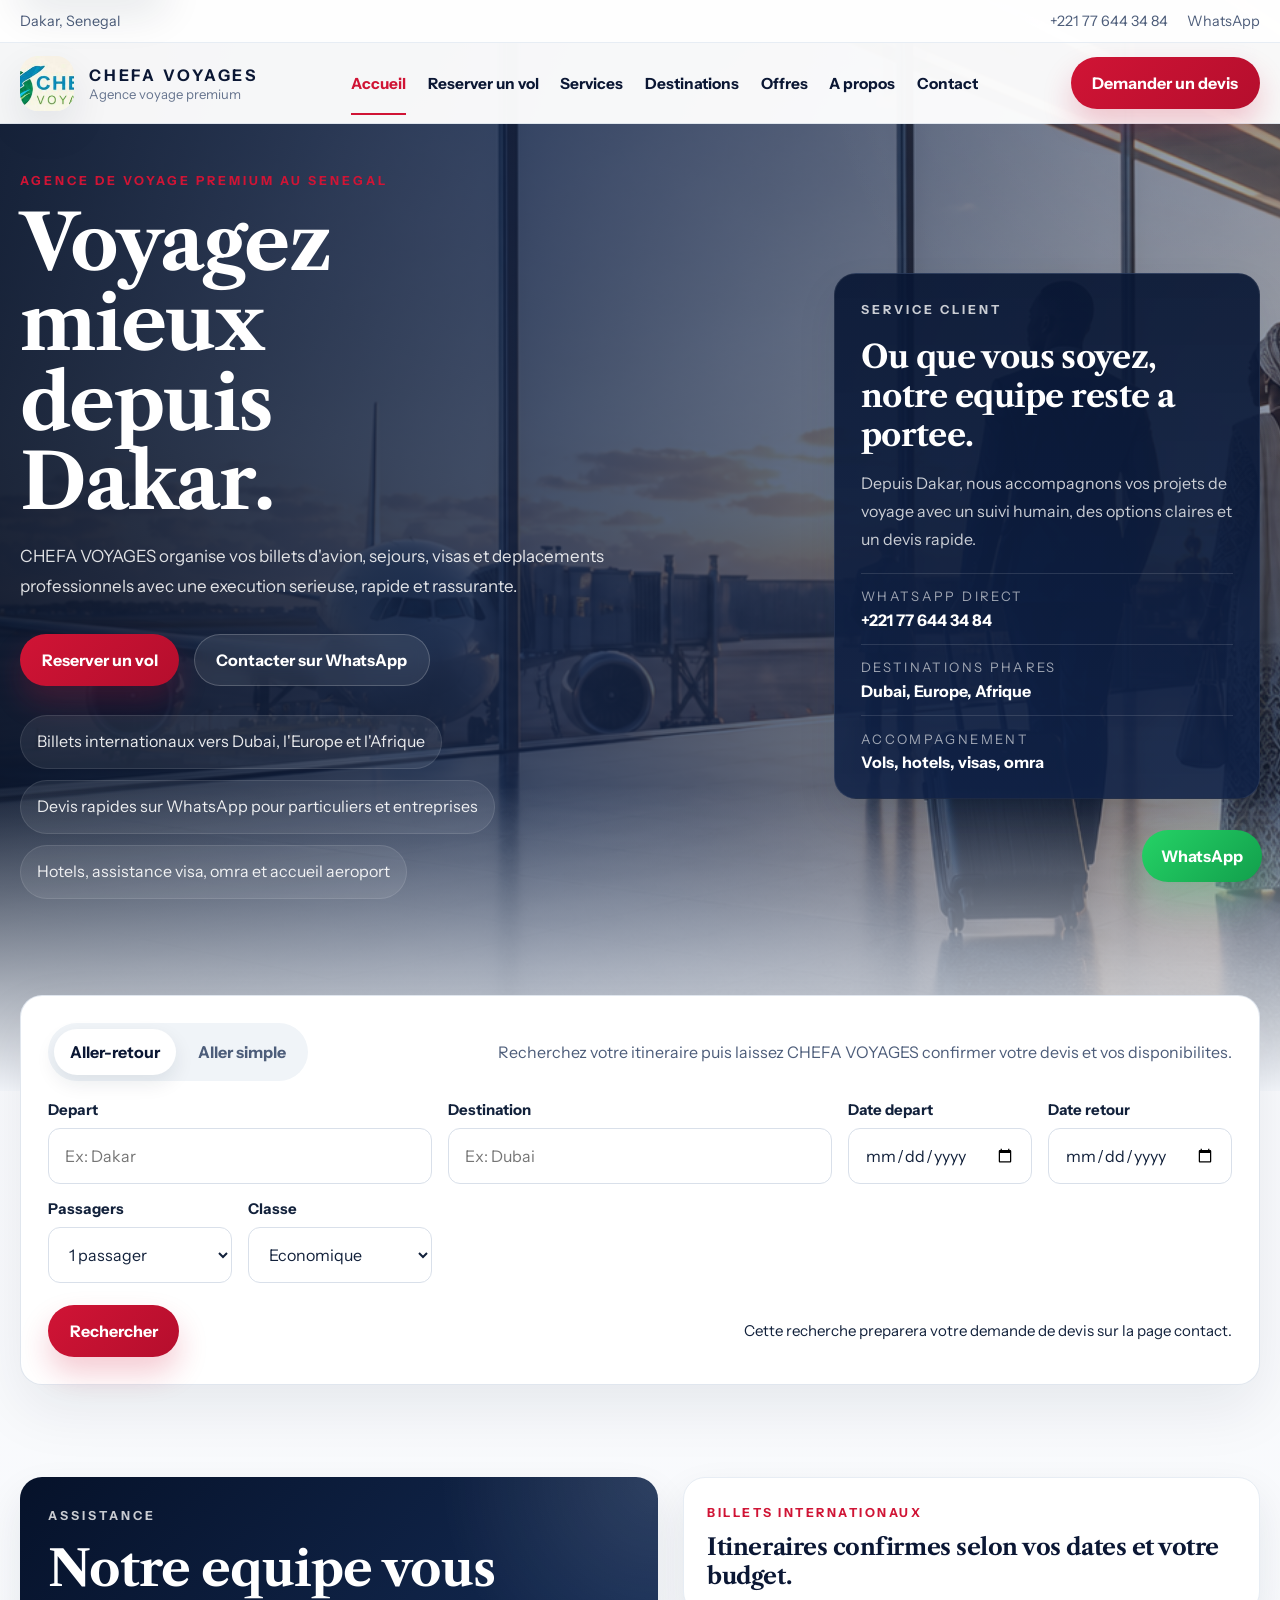
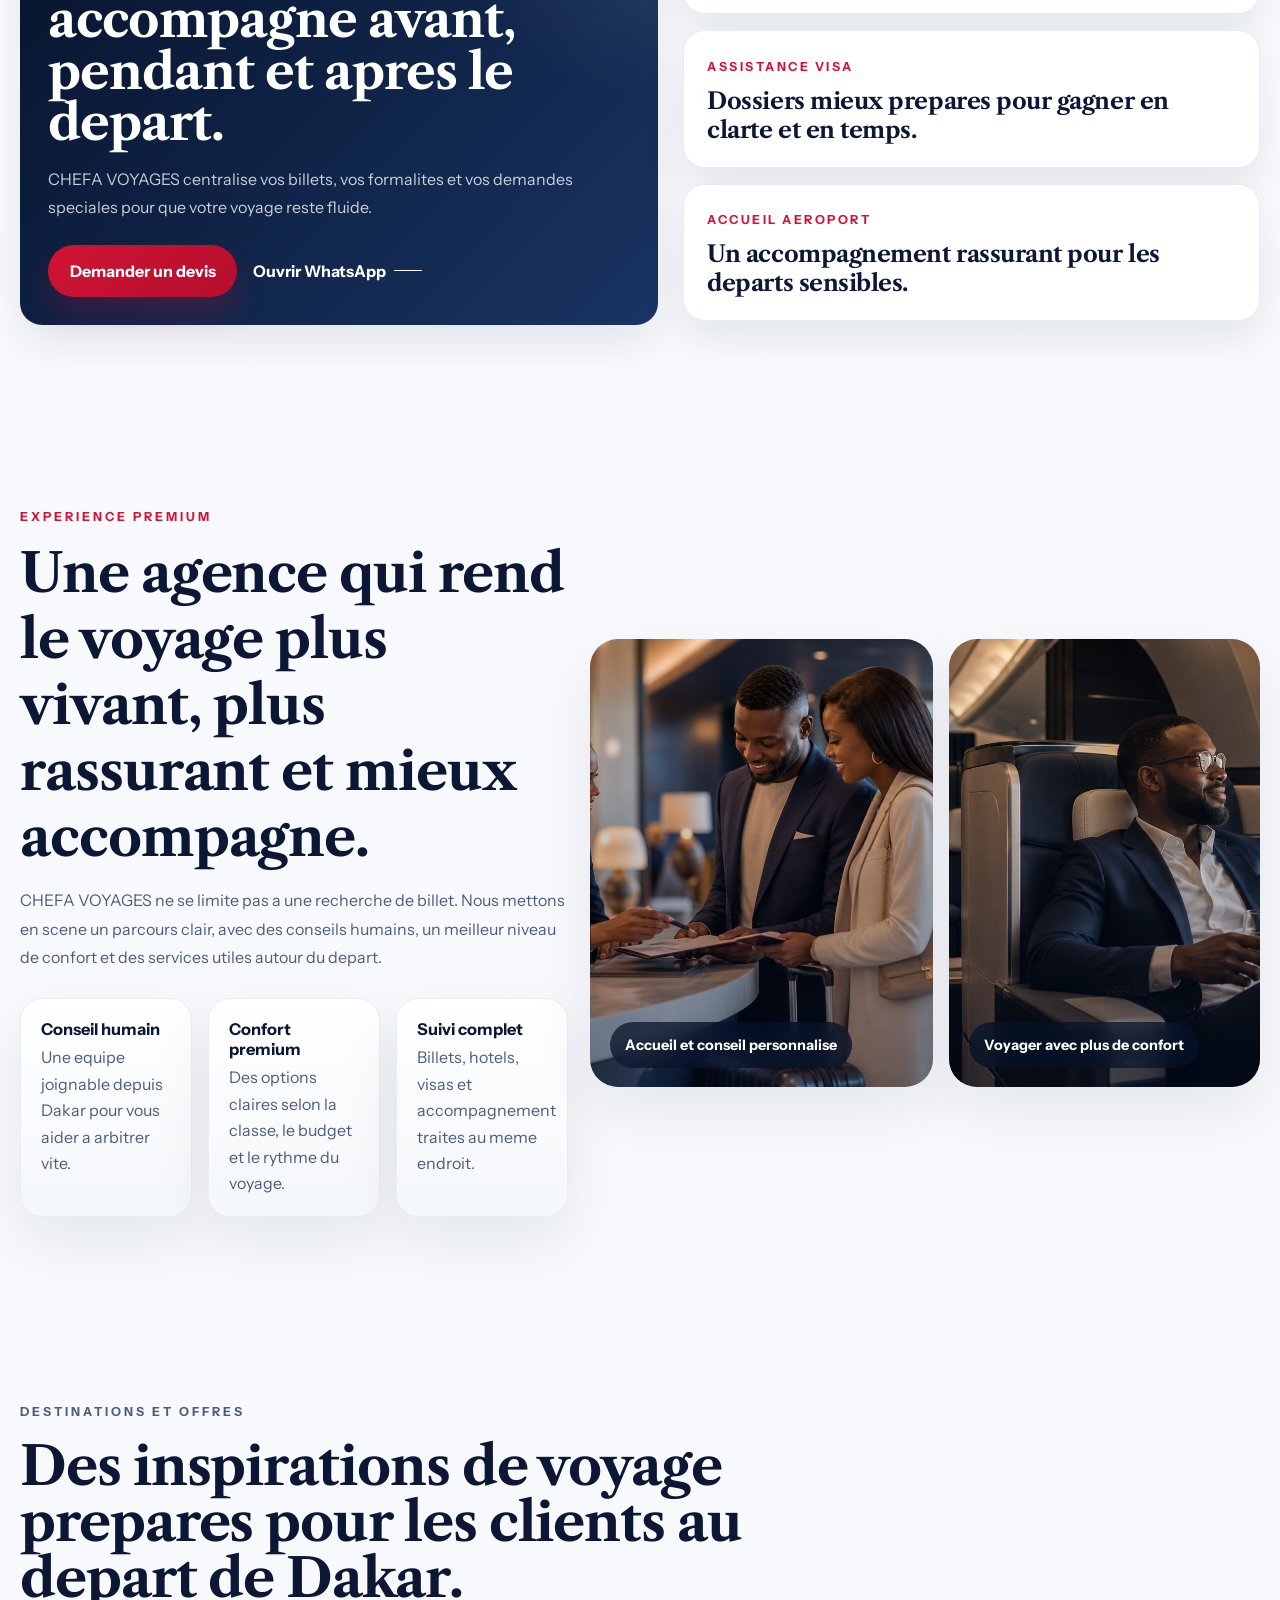
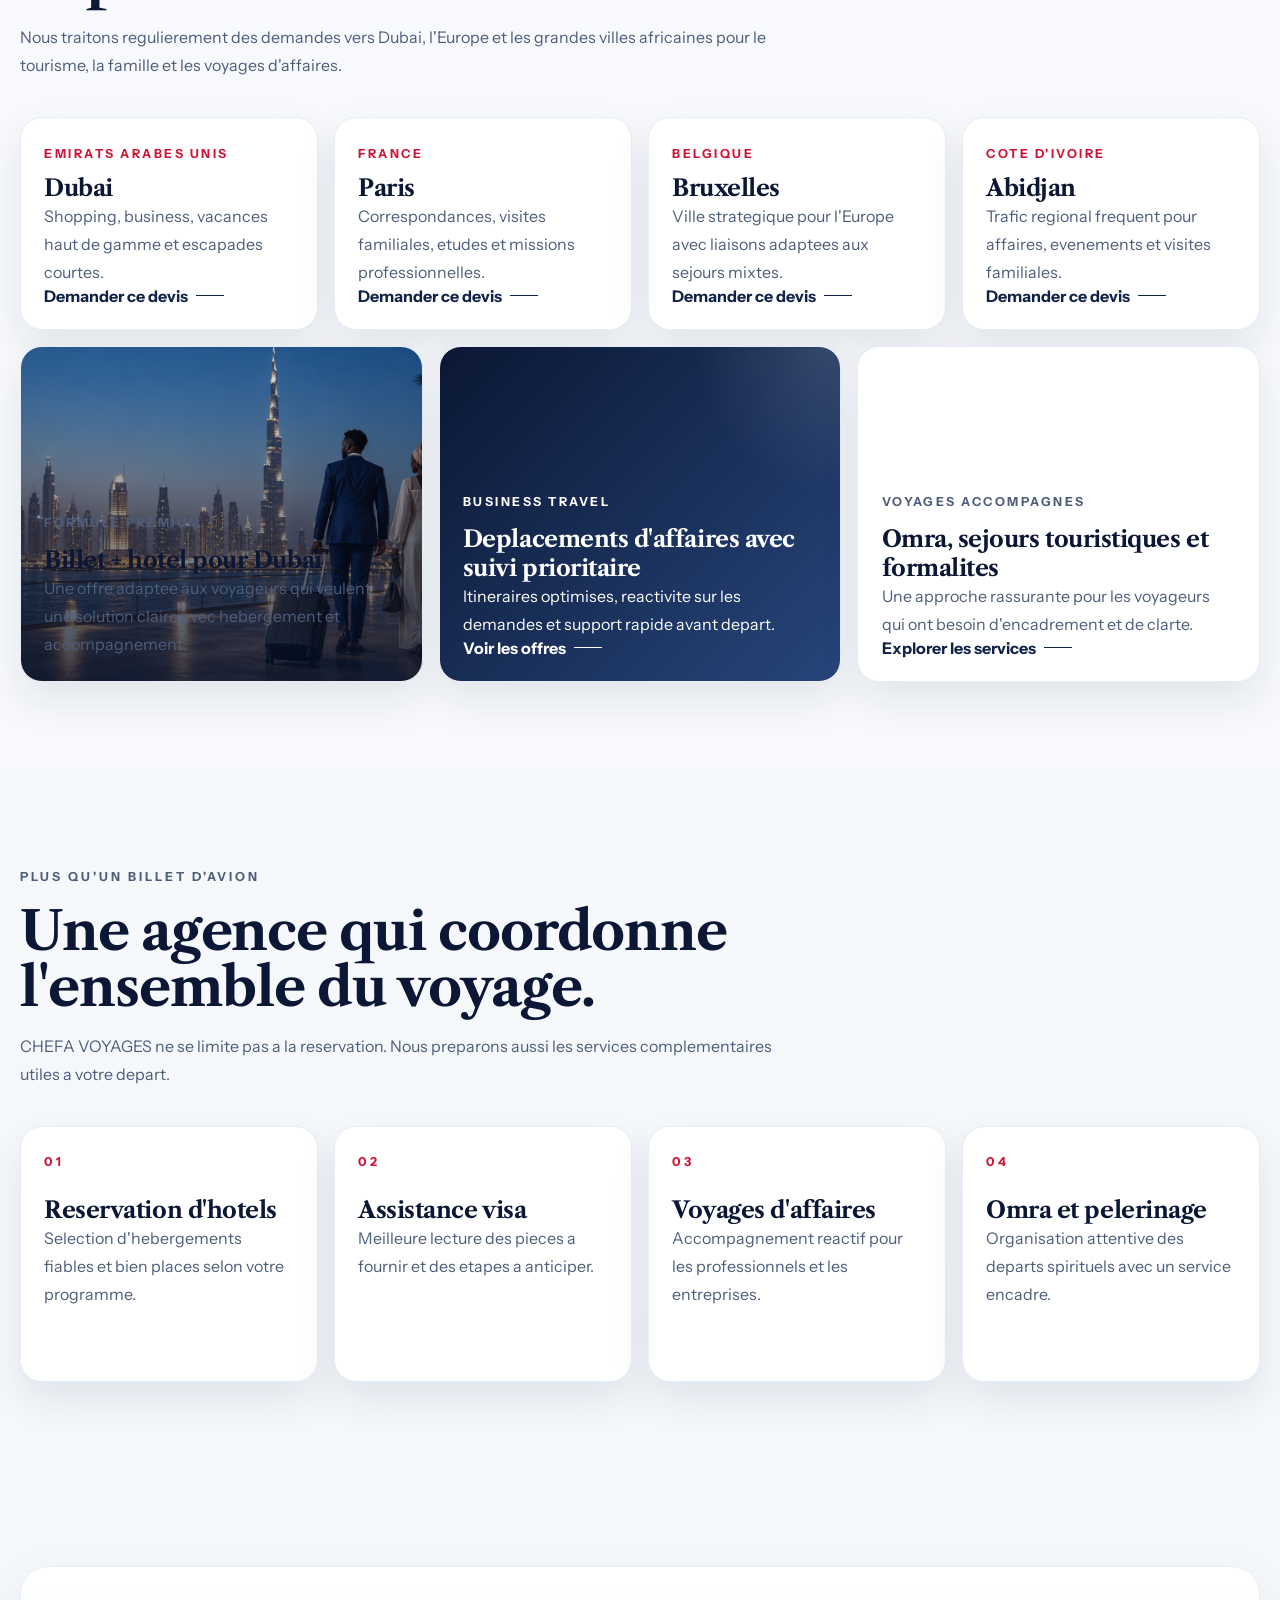
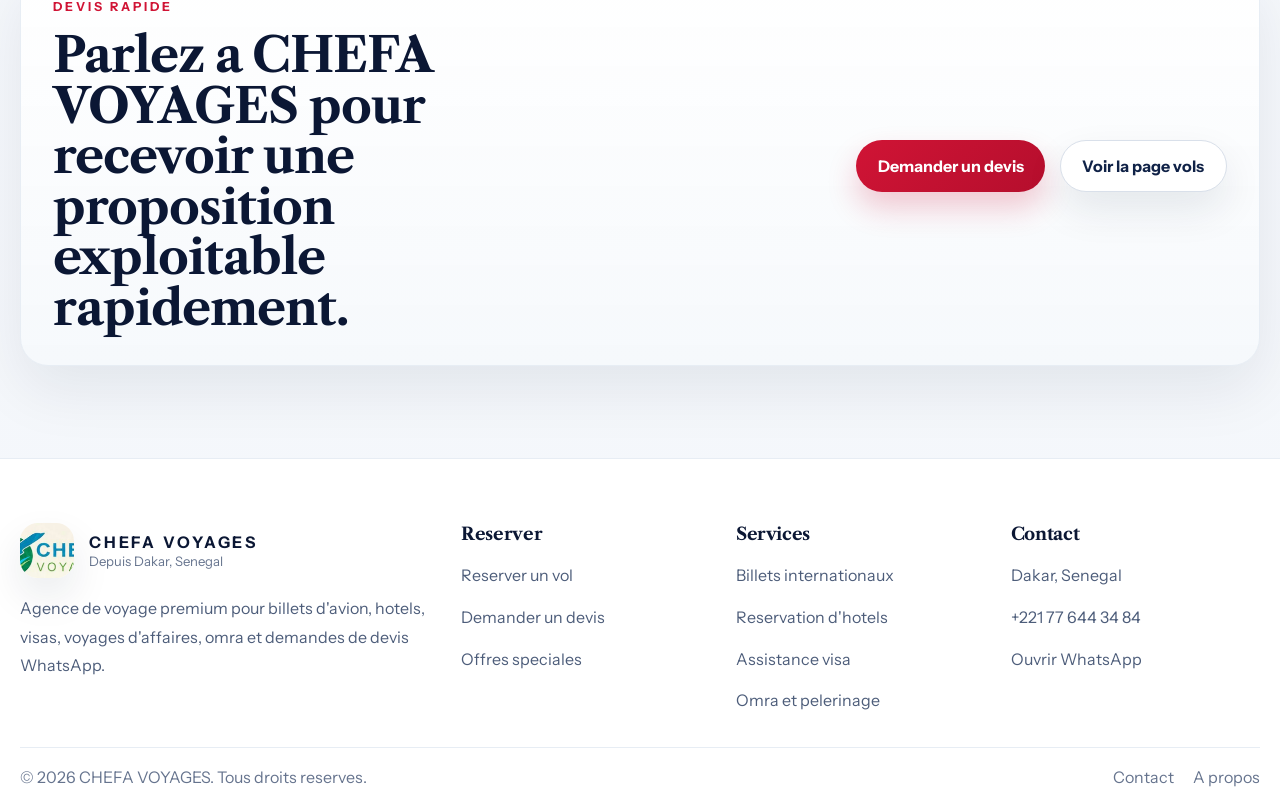
==== commit 18cc65eb: "Add premium AI travel imagery" ====
--- a/index.html
+++ b/index.html
@@ -251,6 +251,54 @@
         </div>
       </section>
 
+      <section class="section">
+        <div class="container editorial-layout">
+          <div class="editorial-copy" data-reveal>
+            <p class="eyebrow">Experience premium</p>
+            <h2>Une agence qui rend le voyage plus vivant, plus rassurant et mieux accompagne.</h2>
+            <p class="body-copy">
+              CHEFA VOYAGES ne se limite pas a une recherche de billet. Nous
+              mettons en scene un parcours clair, avec des conseils humains, un
+              meilleur niveau de confort et des services utiles autour du depart.
+            </p>
+
+            <div class="stat-grid">
+              <article class="stat-card">
+                <strong>Conseil humain</strong>
+                <span>Une equipe joignable depuis Dakar pour vous aider a arbitrer vite.</span>
+              </article>
+              <article class="stat-card">
+                <strong>Confort premium</strong>
+                <span>Des options claires selon la classe, le budget et le rythme du voyage.</span>
+              </article>
+              <article class="stat-card">
+                <strong>Suivi complet</strong>
+                <span>Billets, hotels, visas et accompagnement traites au meme endroit.</span>
+              </article>
+            </div>
+          </div>
+
+          <div class="media-grid">
+            <figure class="media-frame media-frame-large" data-reveal>
+              <img
+                src="assets/concierge-service-premium-ai.png"
+                alt="Conseillere voyage accompagnant un couple dans un espace premium"
+                loading="lazy"
+              />
+              <figcaption class="media-caption">Accueil et conseil personnalise</figcaption>
+            </figure>
+            <figure class="media-frame" data-reveal>
+              <img
+                src="assets/cabin-premium-ai.png"
+                alt="Voyageur installe dans une cabine premium avec vue sur le ciel"
+                loading="lazy"
+              />
+              <figcaption class="media-caption">Voyager avec plus de confort</figcaption>
+            </figure>
+          </div>
+        </div>
+      </section>
+
       <section class="section section-muted">
         <div class="container">
           <div class="section-heading" data-reveal>
--- a/styles.css
+++ b/styles.css
@@ -358,8 +358,7 @@
 .hero-home {
   background:
     linear-gradient(90deg, rgba(6, 18, 42, 0.9) 0%, rgba(16, 34, 71, 0.78) 42%, rgba(16, 34, 71, 0.45) 100%),
-    url("https://images.unsplash.com/photo-1436491865332-7a61a109cc05?auto=format&fit=crop&w=1600&q=80")
-      center/cover no-repeat;
+    url("assets/hero-airport-premium-ai.png") center/cover no-repeat;
 }
 
 .hero-home-backdrop,
@@ -775,7 +774,7 @@
 .promo-dubai {
   background-image:
     linear-gradient(180deg, rgba(6, 18, 42, 0.08), rgba(6, 18, 42, 0.78)),
-    url("https://images.unsplash.com/photo-1512453979798-5ea266f8880c?auto=format&fit=crop&w=1000&q=80");
+    url("assets/dubai-night-premium-ai.png");
 }
 
 .promo-card-dark,
@@ -808,6 +807,157 @@
 
 .service-card {
   min-height: 16rem;
+}
+
+.editorial-layout,
+.showcase-band {
+  display: grid;
+  gap: 1.4rem;
+  align-items: center;
+}
+
+.editorial-layout {
+  grid-template-columns: minmax(0, 0.9fr) minmax(0, 1.1fr);
+}
+
+.editorial-copy h2,
+.showcase-card h2 {
+  color: var(--navy-940);
+  font-size: clamp(2.2rem, 4.2vw, 4rem);
+  margin-bottom: 1rem;
+}
+
+.editorial-copy .body-copy,
+.showcase-card .body-copy {
+  max-width: 60ch;
+}
+
+.stat-grid {
+  display: grid;
+  grid-template-columns: repeat(3, minmax(0, 1fr));
+  gap: 1rem;
+  margin-top: 1.6rem;
+}
+
+.stat-card,
+.showcase-card {
+  border-radius: var(--radius-lg);
+  box-shadow: var(--shadow-soft);
+}
+
+.stat-card {
+  padding: 1.25rem;
+  border: 1px solid var(--line-200);
+  background: linear-gradient(180deg, rgba(255, 255, 255, 0.98), rgba(244, 247, 251, 0.98));
+}
+
+.stat-card strong {
+  display: block;
+  margin-bottom: 0.35rem;
+  color: var(--navy-940);
+  font-size: 1.02rem;
+}
+
+.stat-card span {
+  color: var(--ink-700);
+  line-height: 1.65;
+}
+
+.media-grid,
+.media-triptych {
+  display: grid;
+  gap: 1rem;
+}
+
+.media-grid {
+  grid-template-columns: minmax(0, 1.05fr) minmax(0, 0.95fr);
+}
+
+.media-frame {
+  position: relative;
+  min-height: 19rem;
+  margin: 0;
+  overflow: hidden;
+  border-radius: var(--radius-xl);
+  background: var(--white);
+  box-shadow: var(--shadow-soft);
+}
+
+.media-frame::after {
+  content: "";
+  position: absolute;
+  inset: 0;
+  background: linear-gradient(180deg, rgba(6, 18, 42, 0.02), rgba(6, 18, 42, 0.42));
+  pointer-events: none;
+}
+
+.media-frame img,
+.offer-spotlight img {
+  width: 100%;
+  height: 100%;
+  object-fit: cover;
+  transition: transform 700ms ease;
+}
+
+.media-frame-large {
+  min-height: 28rem;
+}
+
+.media-frame-compact {
+  min-height: 16.5rem;
+}
+
+.media-caption {
+  position: absolute;
+  left: 1.2rem;
+  bottom: 1.2rem;
+  z-index: 1;
+  display: inline-flex;
+  align-items: center;
+  min-height: 2.85rem;
+  padding: 0.7rem 0.95rem;
+  border-radius: 999px;
+  background: rgba(6, 18, 42, 0.72);
+  color: var(--white);
+  font-size: 0.9rem;
+  font-weight: 700;
+  backdrop-filter: blur(10px);
+}
+
+.showcase-band {
+  grid-template-columns: minmax(0, 1.08fr) minmax(0, 0.92fr);
+}
+
+.showcase-card {
+  padding: 1.75rem;
+  background: var(--white);
+  border: 1px solid var(--line-200);
+}
+
+.feature-list {
+  display: grid;
+  gap: 1rem;
+  margin-top: 1.45rem;
+}
+
+.feature-list article {
+  padding-top: 1rem;
+  border-top: 1px solid var(--line-200);
+}
+
+.feature-list strong {
+  display: block;
+  margin-bottom: 0.35rem;
+  color: var(--navy-940);
+}
+
+.feature-list span {
+  color: var(--ink-700);
+  line-height: 1.7;
+}
+
+.media-triptych {
+  grid-template-columns: repeat(3, minmax(0, 1fr));
 }
 
 .route-grid,
@@ -894,27 +1044,27 @@
 }
 
 .page-hero-flights {
-  background-image: url("https://images.unsplash.com/photo-1504196606672-aef5c9cefc92?auto=format&fit=crop&w=1600&q=80");
+  background-image: url("assets/hero-airport-premium-ai.png");
 }
 
 .page-hero-services {
-  background-image: url("https://images.unsplash.com/photo-1527631746610-bca00a040d60?auto=format&fit=crop&w=1600&q=80");
+  background-image: url("assets/concierge-service-premium-ai.png");
 }
 
 .page-hero-destinations {
-  background-image: url("https://images.unsplash.com/photo-1488085061387-422e29b40080?auto=format&fit=crop&w=1600&q=80");
+  background-image: url("assets/europe-paris-premium-ai.png");
 }
 
 .page-hero-offers {
-  background-image: url("https://images.unsplash.com/photo-1503220317375-aaad61436b1b?auto=format&fit=crop&w=1600&q=80");
+  background-image: url("assets/cabin-premium-ai.png");
 }
 
 .page-hero-about {
-  background-image: url("https://images.unsplash.com/photo-1529074963764-98f45c47344b?auto=format&fit=crop&w=1600&q=80");
+  background-image: url("assets/africa-coast-premium-ai.png");
 }
 
 .page-hero-contact {
-  background-image: url("https://images.unsplash.com/photo-1436491865332-7a61a109cc05?auto=format&fit=crop&w=1600&q=80");
+  background-image: url("assets/concierge-service-premium-ai.png");
 }
 
 .contact-layout-copy h2 {
@@ -989,15 +1139,15 @@
 }
 
 .destination-panel-dubai {
-  background-image: url("https://images.unsplash.com/photo-1518684079-3c830dcef090?auto=format&fit=crop&w=1000&q=80");
+  background-image: url("assets/dubai-night-premium-ai.png");
 }
 
 .destination-panel-europe {
-  background-image: url("https://images.unsplash.com/photo-1499856871958-5b9627545d1a?auto=format&fit=crop&w=1000&q=80");
+  background-image: url("assets/europe-paris-premium-ai.png");
 }
 
 .destination-panel-africa {
-  background-image: url("https://images.unsplash.com/photo-1506929562872-bb421503ef21?auto=format&fit=crop&w=1000&q=80");
+  background-image: url("assets/africa-coast-premium-ai.png");
 }
 
 .route-columns {
@@ -1036,6 +1186,47 @@
   color: var(--navy-940);
   font-size: 2rem;
   margin: 0.8rem 0;
+}
+
+.offer-spotlight {
+  position: relative;
+  min-height: 30rem;
+  overflow: hidden;
+  border-radius: var(--radius-xl);
+  box-shadow: var(--shadow-soft);
+}
+
+.offer-spotlight::after {
+  content: "";
+  position: absolute;
+  inset: 0;
+  background: linear-gradient(90deg, rgba(6, 18, 42, 0.86) 0%, rgba(6, 18, 42, 0.32) 52%, rgba(6, 18, 42, 0.08) 100%);
+}
+
+.offer-spotlight-card {
+  position: absolute;
+  left: 2rem;
+  bottom: 2rem;
+  z-index: 1;
+  max-width: 33rem;
+  padding: 1.6rem;
+  border-radius: var(--radius-lg);
+  background: rgba(9, 23, 52, 0.78);
+  border: 1px solid rgba(255, 255, 255, 0.12);
+  box-shadow: var(--shadow-soft);
+  backdrop-filter: blur(10px);
+  color: var(--white);
+}
+
+.offer-spotlight-card h2 {
+  font-size: clamp(2rem, 4vw, 3.5rem);
+  margin-bottom: 0.9rem;
+}
+
+.offer-spotlight-card p {
+  margin-bottom: 1.2rem;
+  color: rgba(255, 255, 255, 0.82);
+  line-height: 1.75;
 }
 
 .cta-band {
@@ -1134,6 +1325,19 @@
   box-shadow: 0 20px 36px rgba(37, 211, 102, 0.24);
 }
 
+.promo-card,
+.service-card,
+.offer-card,
+.destination-panel,
+.media-frame,
+.stat-card,
+.showcase-card {
+  transition:
+    transform 220ms ease,
+    box-shadow 220ms ease,
+    border-color 220ms ease;
+}
+
 [data-reveal] {
   opacity: 0;
   transform: translateY(20px);
@@ -1147,9 +1351,32 @@
   transform: translateY(0);
 }
 
+@media (hover: hover) {
+  .promo-card:hover,
+  .service-card:hover,
+  .offer-card:hover,
+  .destination-panel:hover,
+  .media-frame:hover,
+  .stat-card:hover,
+  .showcase-card:hover {
+    transform: translateY(-6px);
+    box-shadow: 0 26px 54px rgba(10, 28, 58, 0.14);
+  }
+
+  .media-frame:hover img,
+  .offer-spotlight:hover img {
+    transform: scale(1.05);
+  }
+}
+
 @media (max-width: 1150px) {
   .primary-nav {
     gap: 1rem;
+  }
+
+  .editorial-layout,
+  .showcase-band {
+    grid-template-columns: 1fr;
   }
 
   .fare-grid,
@@ -1170,6 +1397,14 @@
   .route-columns,
   .promo-grid {
     grid-template-columns: 1fr;
+  }
+
+  .stat-grid {
+    grid-template-columns: repeat(2, minmax(0, 1fr));
+  }
+
+  .media-triptych {
+    grid-template-columns: repeat(2, minmax(0, 1fr));
   }
 }
 
@@ -1223,6 +1458,8 @@
   .support-grid,
   .two-column,
   .contact-layout,
+  .editorial-layout,
+  .showcase-band,
   .footer-grid,
   .cta-band {
     grid-template-columns: 1fr;
@@ -1242,6 +1479,30 @@
 
   .hero-home-content {
     padding-bottom: 10rem;
+  }
+
+  .media-grid,
+  .media-triptych,
+  .stat-grid {
+    grid-template-columns: 1fr;
+  }
+
+  .media-frame-large {
+    min-height: 24rem;
+  }
+
+  .offer-spotlight {
+    min-height: auto;
+  }
+
+  .offer-spotlight img {
+    min-height: 21rem;
+  }
+
+  .offer-spotlight-card {
+    position: static;
+    max-width: none;
+    margin: -4rem 1rem 1rem;
   }
 
   .booking-overlap {
@@ -1299,7 +1560,9 @@
   .benefit-card,
   .value-card,
   .contact-card,
-  .aside-card {
+  .aside-card,
+  .showcase-card,
+  .offer-spotlight-card {
     padding: 1.25rem;
   }
 
@@ -1323,7 +1586,8 @@
   .offer-grid,
   .benefit-grid,
   .value-grid,
-  .contact-card-grid {
+  .contact-card-grid,
+  .media-triptych {
     grid-template-columns: 1fr;
   }
 
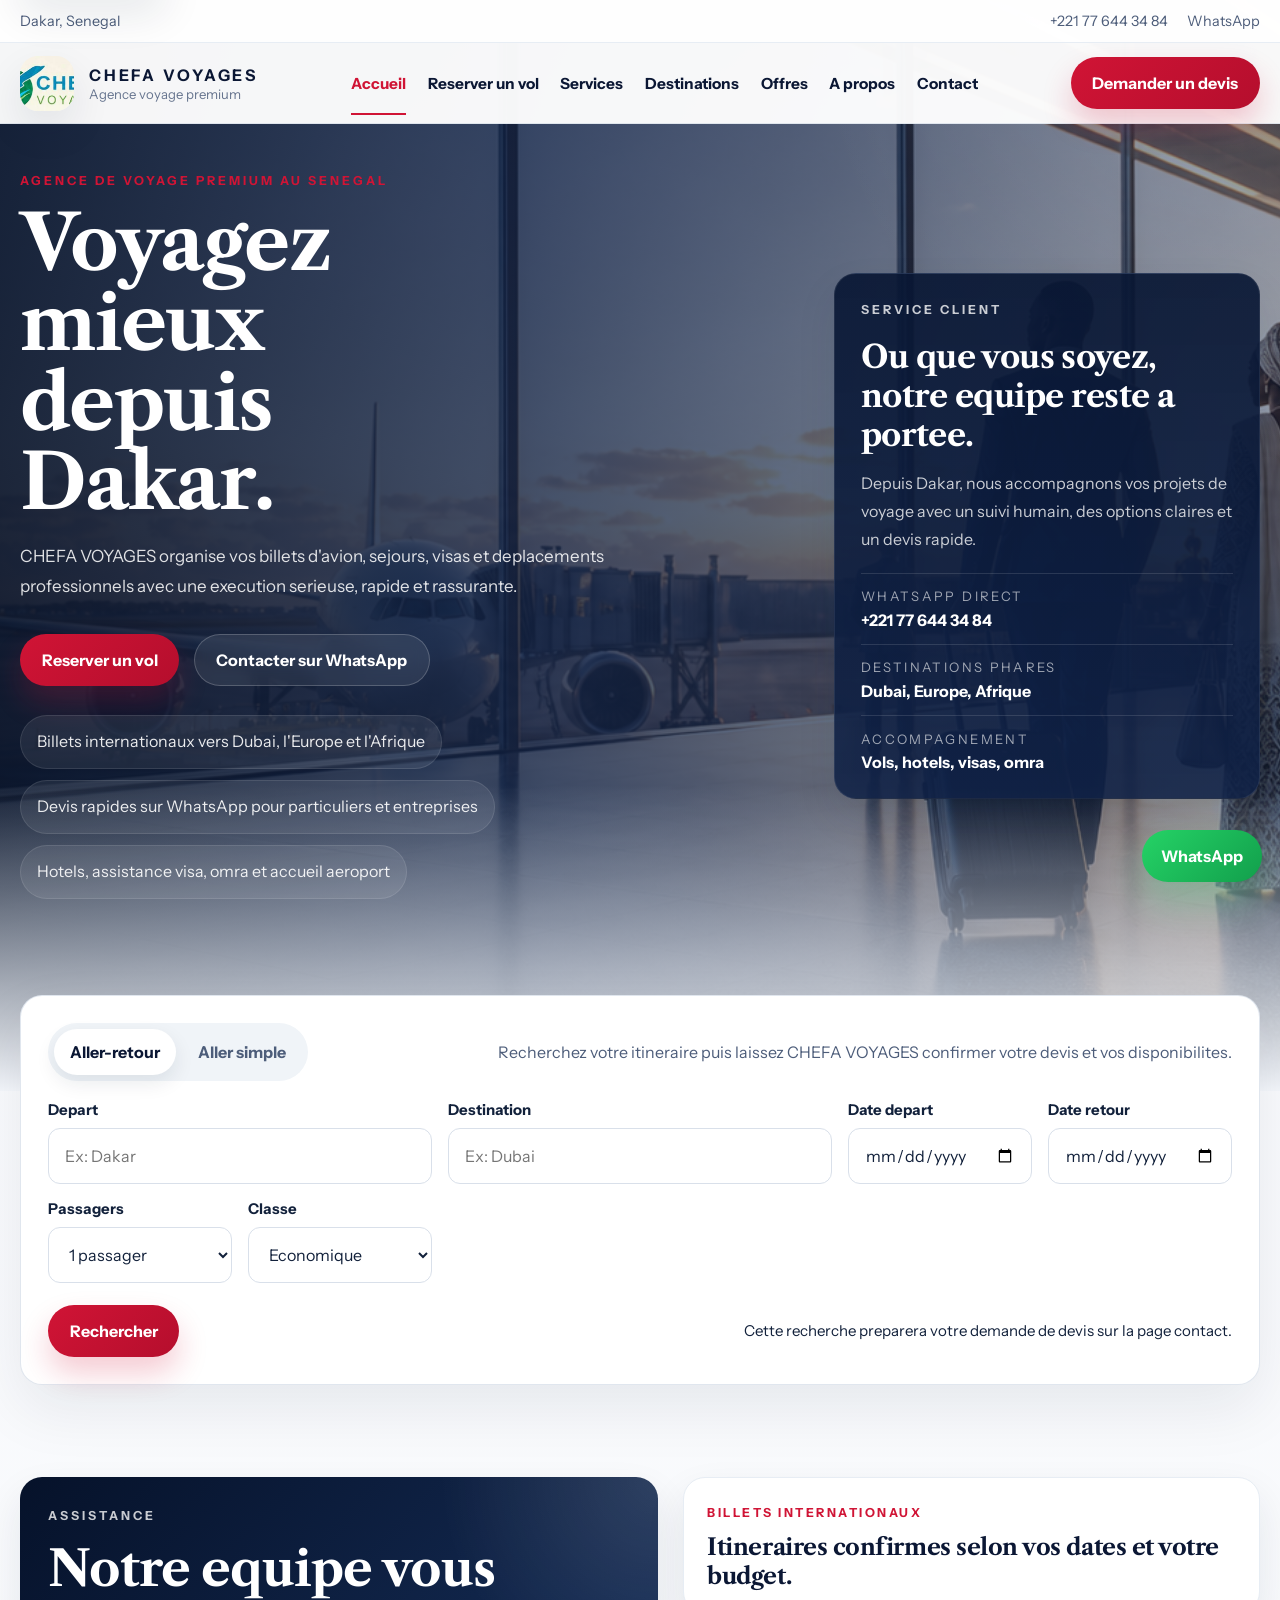
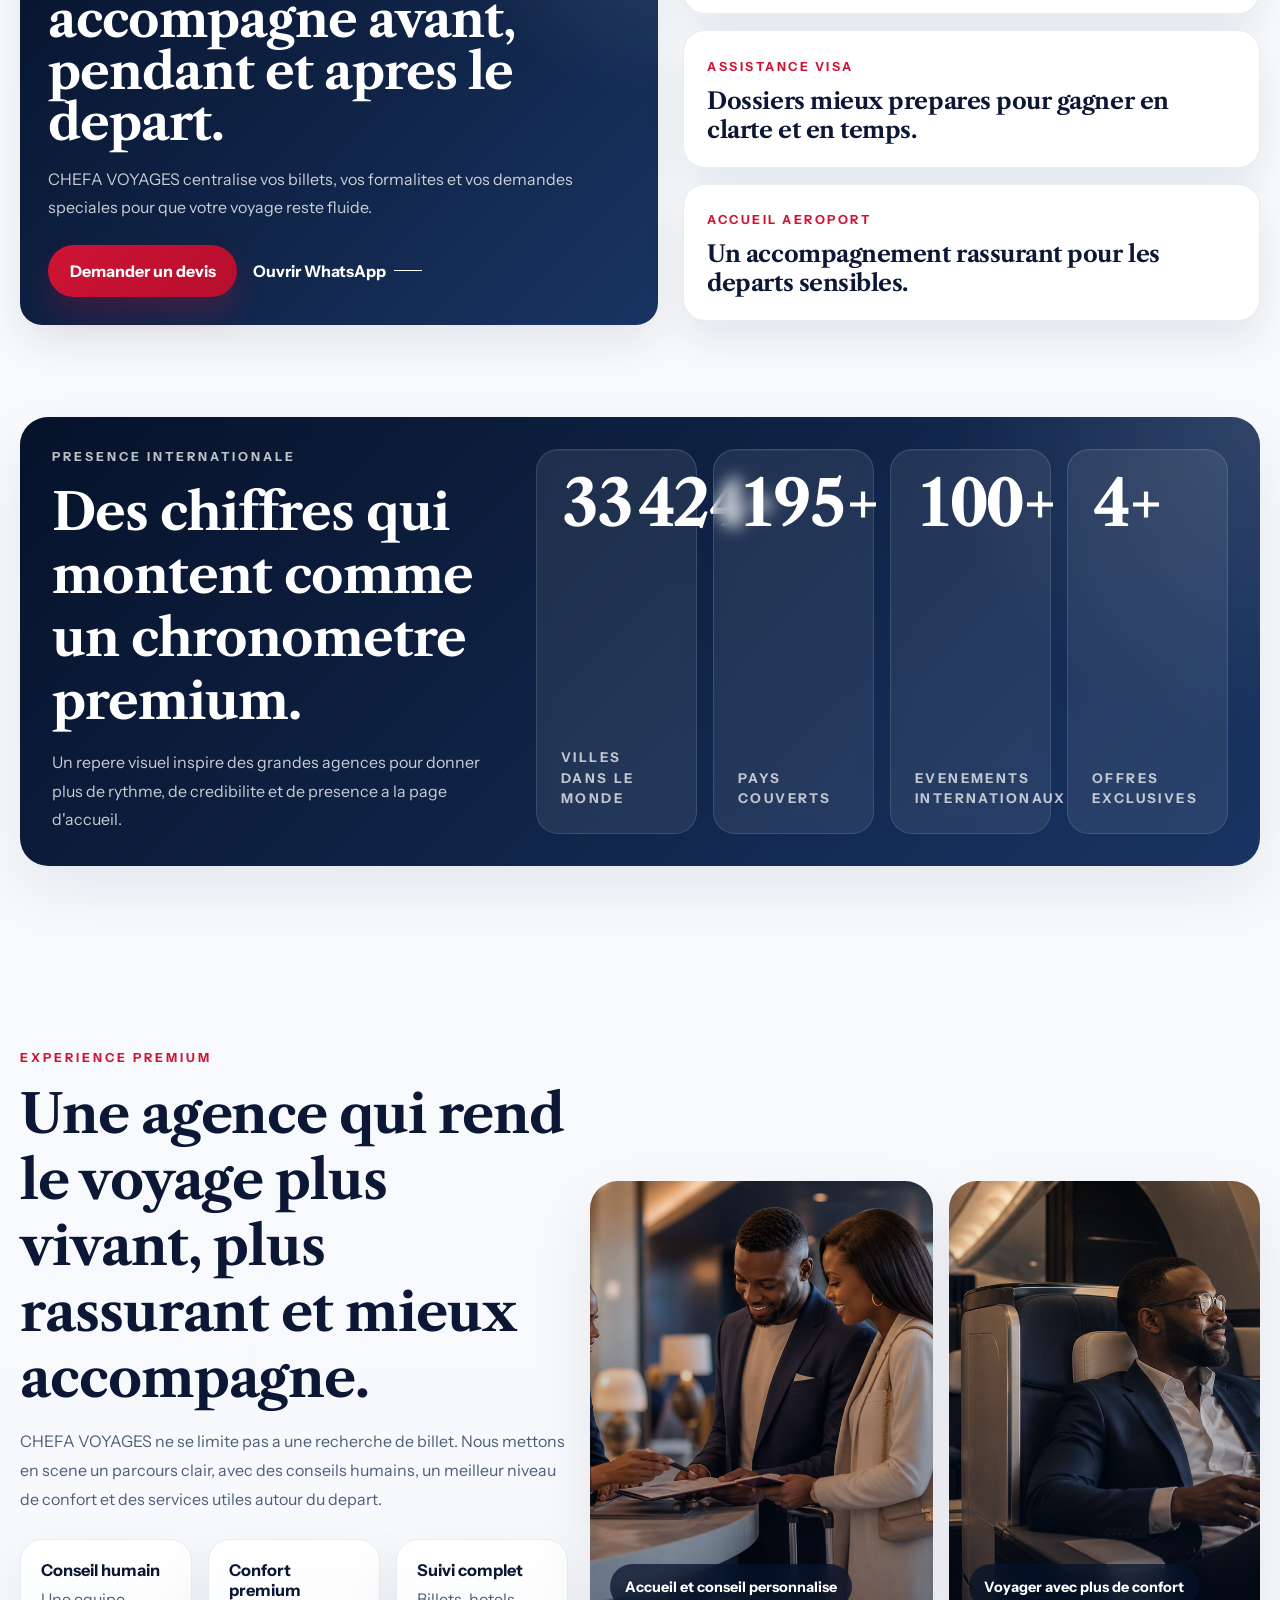
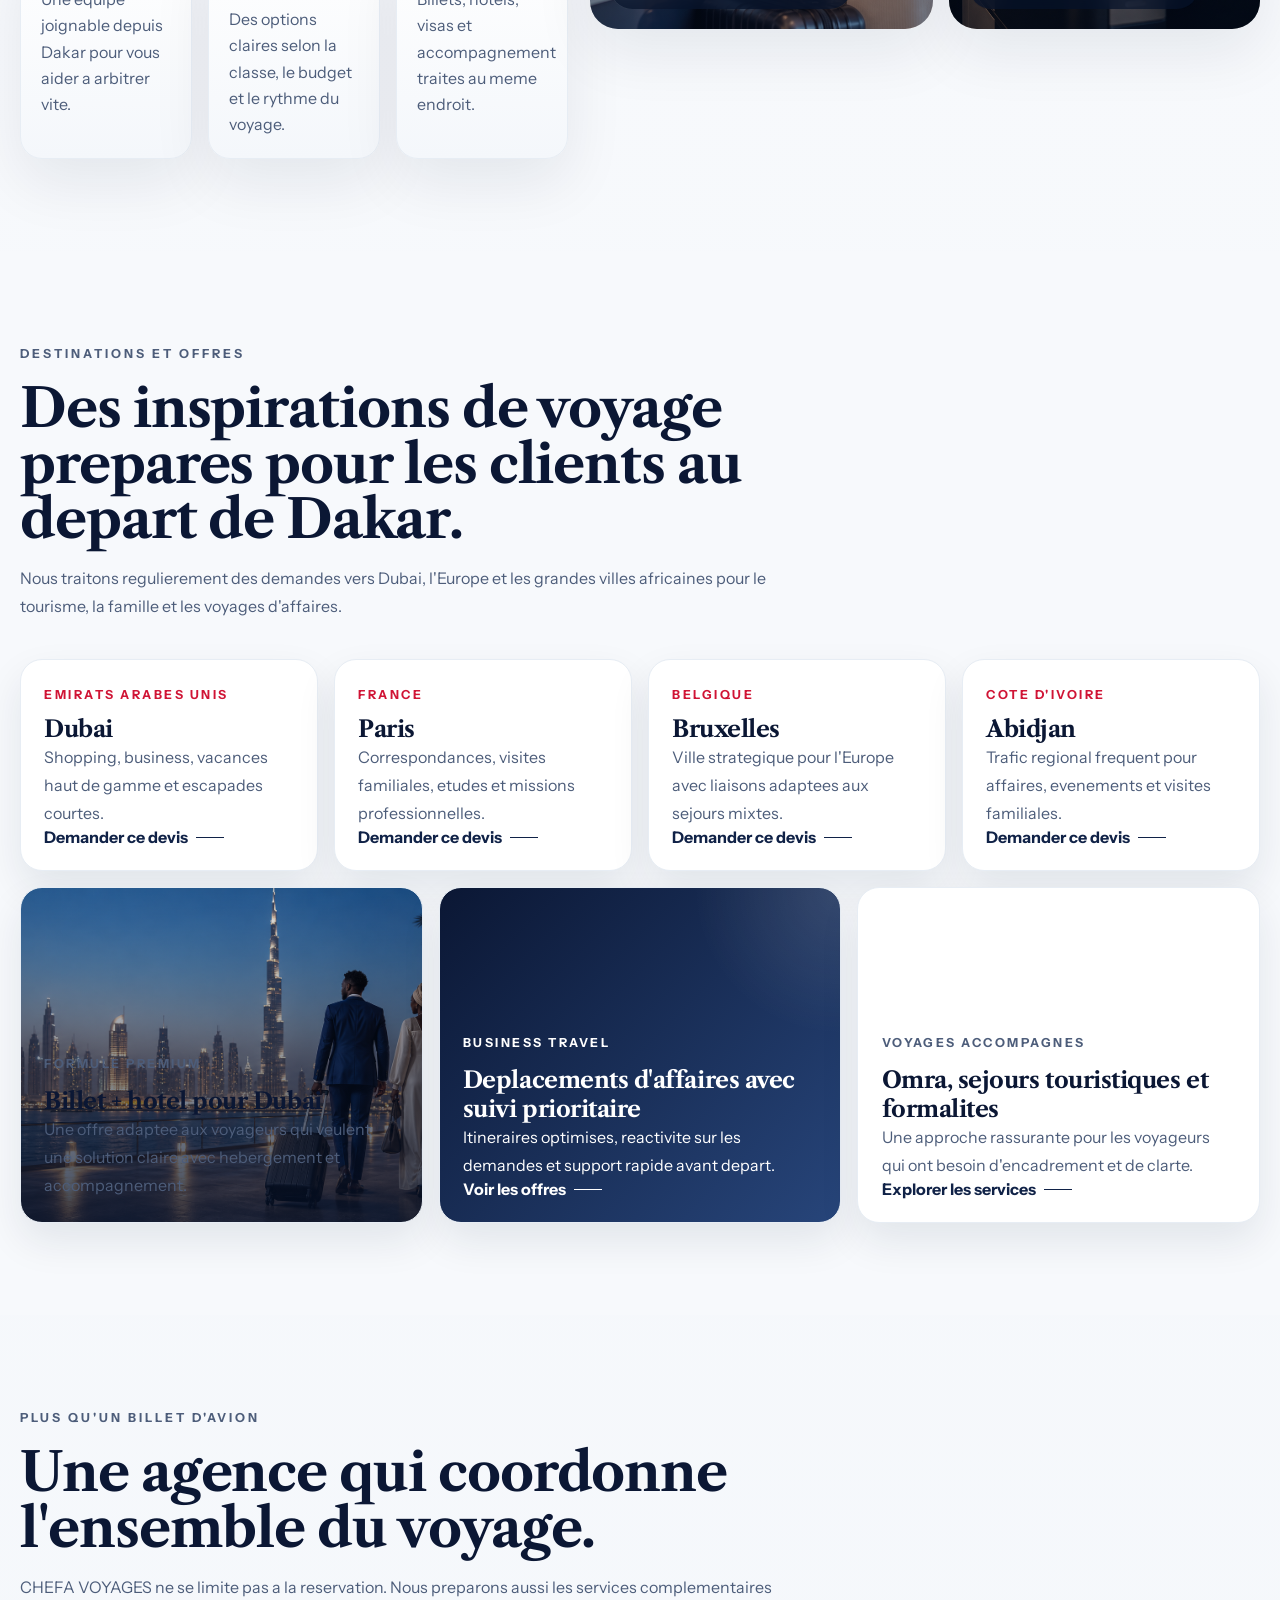
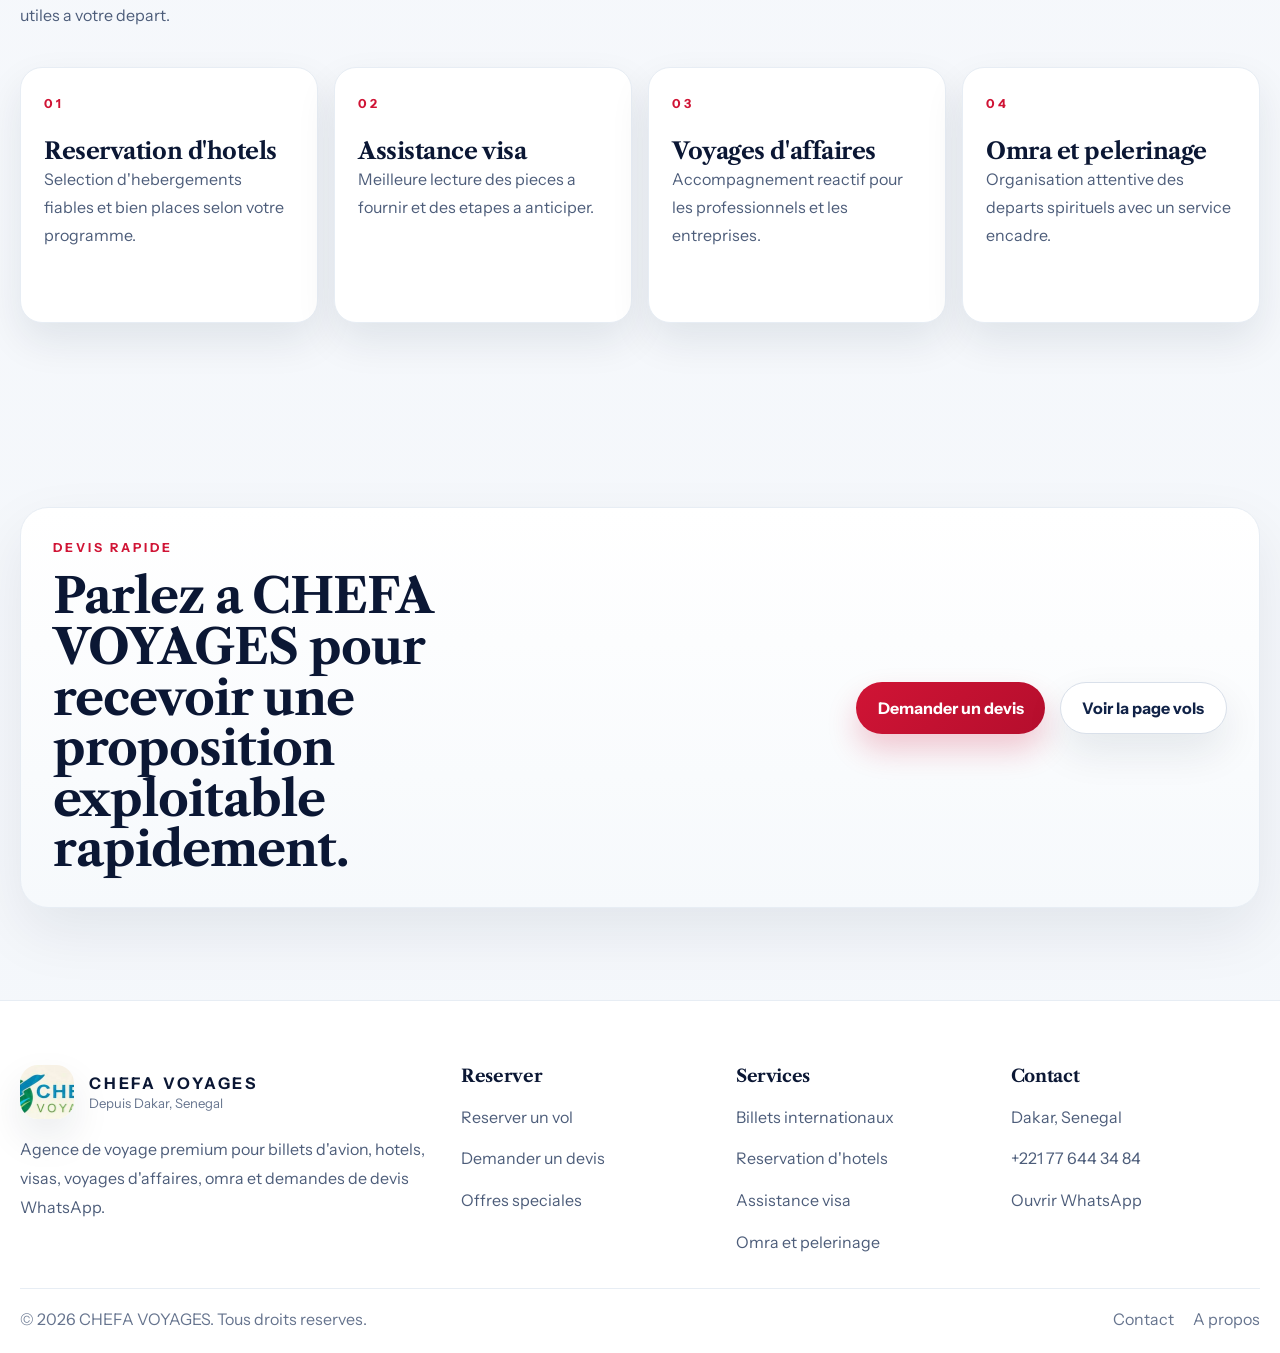
==== commit 0c41e952: "Add animated homepage counters" ====
--- a/index.html
+++ b/index.html
@@ -251,6 +251,46 @@
         </div>
       </section>
 
+      <section class="section metrics-section">
+        <div class="container metrics-shell" data-reveal>
+          <div class="metrics-heading">
+            <p class="eyebrow eyebrow-light">Presence internationale</p>
+            <h2>Des chiffres qui montent comme un chronometre premium.</h2>
+            <p>
+              Un repere visuel inspire des grandes agences pour donner plus de
+              rythme, de credibilite et de presence a la page d'accueil.
+            </p>
+          </div>
+
+          <div class="metrics-grid">
+            <article class="metric-card">
+              <strong class="metric-value" data-counter-target="33500" data-counter-suffix="+">
+                0
+              </strong>
+              <span class="metric-label">Villes dans le monde</span>
+            </article>
+            <article class="metric-card">
+              <strong class="metric-value" data-counter-target="195" data-counter-suffix="+">
+                0
+              </strong>
+              <span class="metric-label">Pays couverts</span>
+            </article>
+            <article class="metric-card">
+              <strong class="metric-value" data-counter-target="100" data-counter-suffix="+">
+                0
+              </strong>
+              <span class="metric-label">Evenements internationaux</span>
+            </article>
+            <article class="metric-card">
+              <strong class="metric-value" data-counter-target="4" data-counter-suffix="+">
+                0
+              </strong>
+              <span class="metric-label">Offres exclusives</span>
+            </article>
+          </div>
+        </div>
+      </section>
+
       <section class="section">
         <div class="container editorial-layout">
           <div class="editorial-copy" data-reveal>
--- a/styles.css
+++ b/styles.css
@@ -667,6 +667,70 @@
   color: rgba(255, 255, 255, 0.78);
 }
 
+.metrics-section {
+  padding-top: 0;
+}
+
+.metrics-shell {
+  display: grid;
+  grid-template-columns: minmax(260px, 0.8fr) minmax(0, 1.2fr);
+  gap: 1.4rem;
+  padding: 2rem;
+  border-radius: var(--radius-xl);
+  background:
+    radial-gradient(circle at top right, rgba(255, 255, 255, 0.12), transparent 24%),
+    linear-gradient(135deg, var(--navy-980), var(--navy-820));
+  box-shadow: var(--shadow-soft);
+}
+
+.metrics-heading h2 {
+  color: var(--white);
+  font-size: clamp(2.15rem, 4vw, 3.7rem);
+  margin-bottom: 1rem;
+}
+
+.metrics-heading p:last-child {
+  color: rgba(255, 255, 255, 0.78);
+  line-height: 1.8;
+}
+
+.metrics-grid {
+  display: grid;
+  grid-template-columns: repeat(4, minmax(0, 1fr));
+  gap: 1rem;
+}
+
+.metric-card {
+  min-height: 13rem;
+  display: flex;
+  flex-direction: column;
+  justify-content: space-between;
+  padding: 1.5rem;
+  border-radius: var(--radius-lg);
+  border: 1px solid rgba(255, 255, 255, 0.12);
+  background: rgba(255, 255, 255, 0.08);
+  box-shadow: inset 0 1px 0 rgba(255, 255, 255, 0.05);
+  backdrop-filter: blur(8px);
+}
+
+.metric-value {
+  color: var(--white);
+  font-family: "Libre Caslon Text", serif;
+  font-size: clamp(2.5rem, 5vw, 4rem);
+  line-height: 0.95;
+  letter-spacing: -0.04em;
+  font-variant-numeric: tabular-nums;
+}
+
+.metric-label {
+  color: rgba(255, 255, 255, 0.72);
+  font-size: 0.84rem;
+  font-weight: 800;
+  letter-spacing: 0.18em;
+  text-transform: uppercase;
+  line-height: 1.55;
+}
+
 .support-actions {
   display: flex;
   flex-wrap: wrap;
@@ -1330,6 +1394,7 @@
 .offer-card,
 .destination-panel,
 .media-frame,
+.metric-card,
 .stat-card,
 .showcase-card {
   transition:
@@ -1357,6 +1422,7 @@
   .offer-card:hover,
   .destination-panel:hover,
   .media-frame:hover,
+  .metric-card:hover,
   .stat-card:hover,
   .showcase-card:hover {
     transform: translateY(-6px);
@@ -1375,10 +1441,12 @@
   }
 
   .editorial-layout,
+  .metrics-shell,
   .showcase-band {
     grid-template-columns: 1fr;
   }
 
+  .metrics-grid,
   .fare-grid,
   .route-grid {
     grid-template-columns: repeat(2, minmax(0, 1fr));
@@ -1456,6 +1524,7 @@
 
   .hero-home-content,
   .support-grid,
+  .metrics-shell,
   .two-column,
   .contact-layout,
   .editorial-layout,
@@ -1549,6 +1618,8 @@
   .booking-shell,
   .quote-form,
   .support-panel,
+  .metrics-shell,
+  .metric-card,
   .info-card,
   .fare-card,
   .promo-card,
@@ -1578,6 +1649,7 @@
 
   .booking-grid,
   .quote-grid,
+  .metrics-grid,
   .fare-grid,
   .service-grid,
   .service-grid-full,
@@ -1610,6 +1682,10 @@
     border-radius: var(--radius-sm);
   }
 
+  .metric-card {
+    min-height: auto;
+  }
+
   .whatsapp-float {
     right: 0.85rem;
     bottom: 0.85rem;
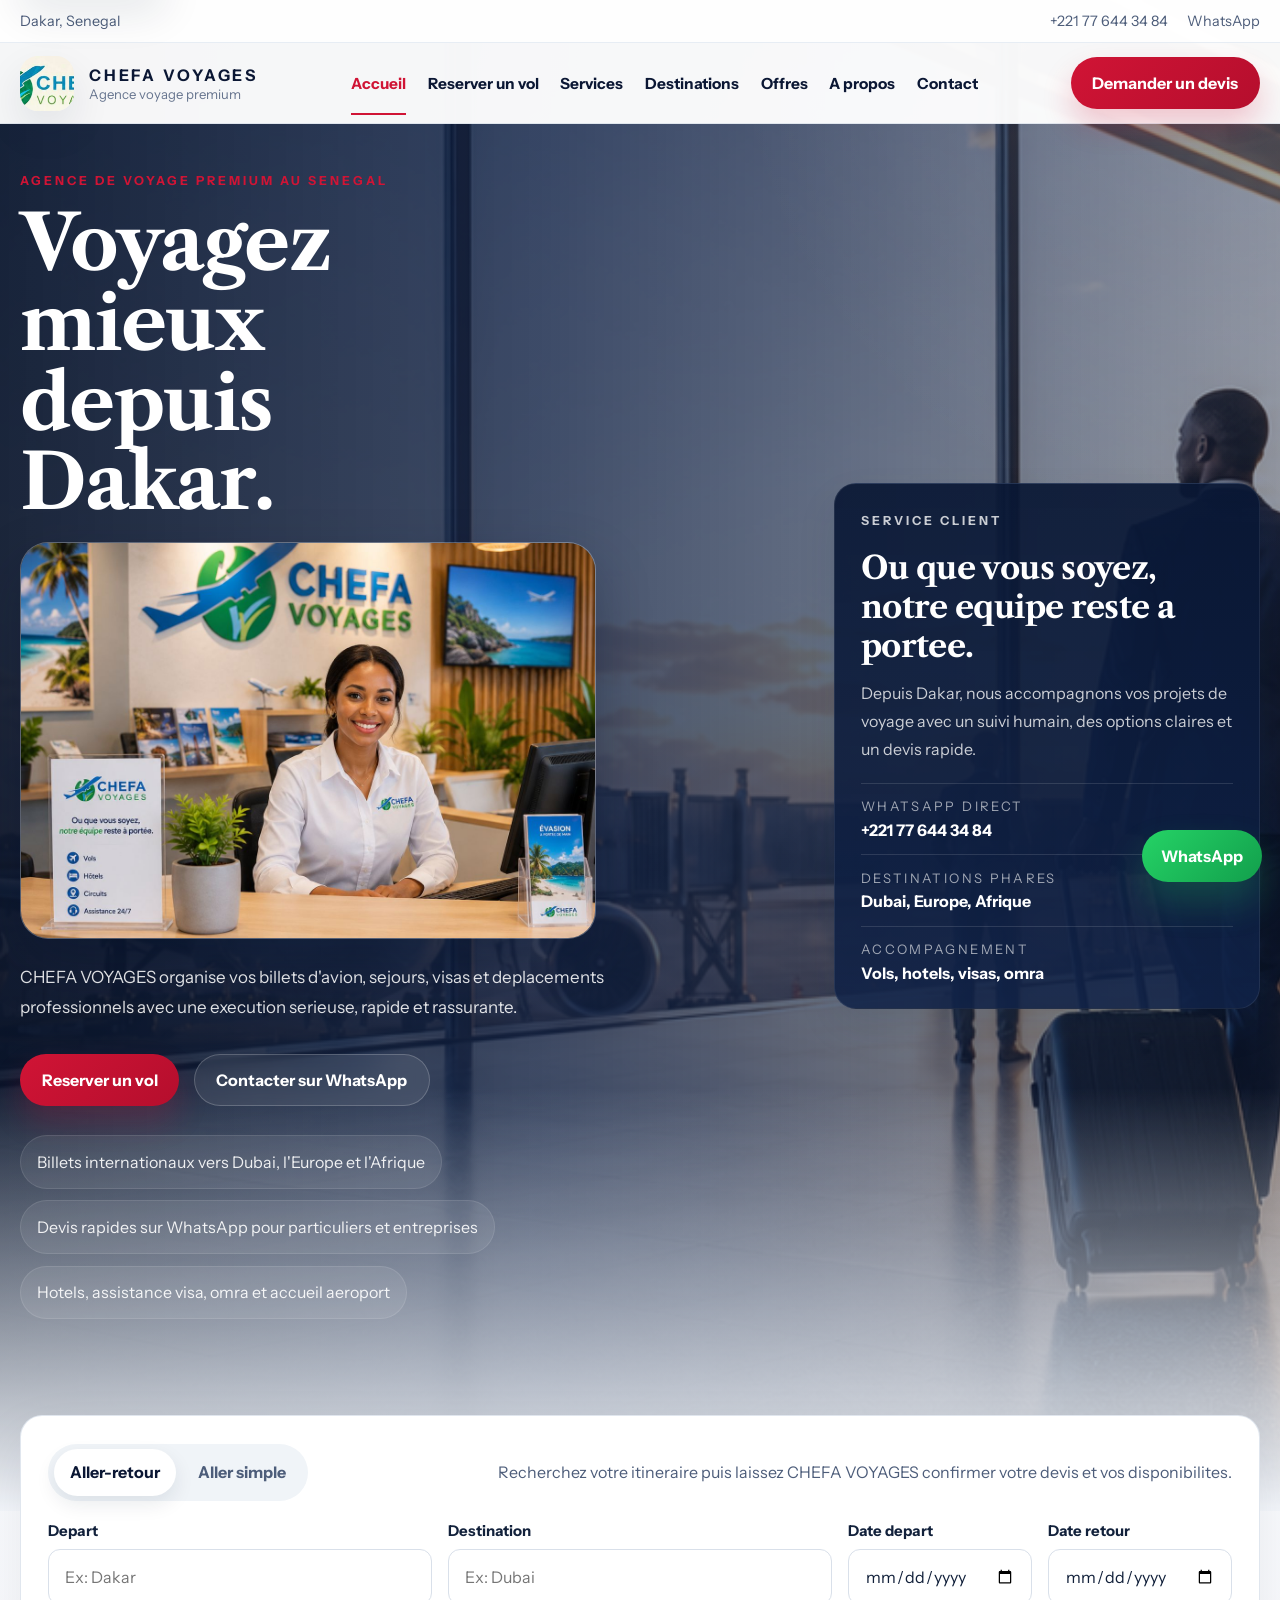
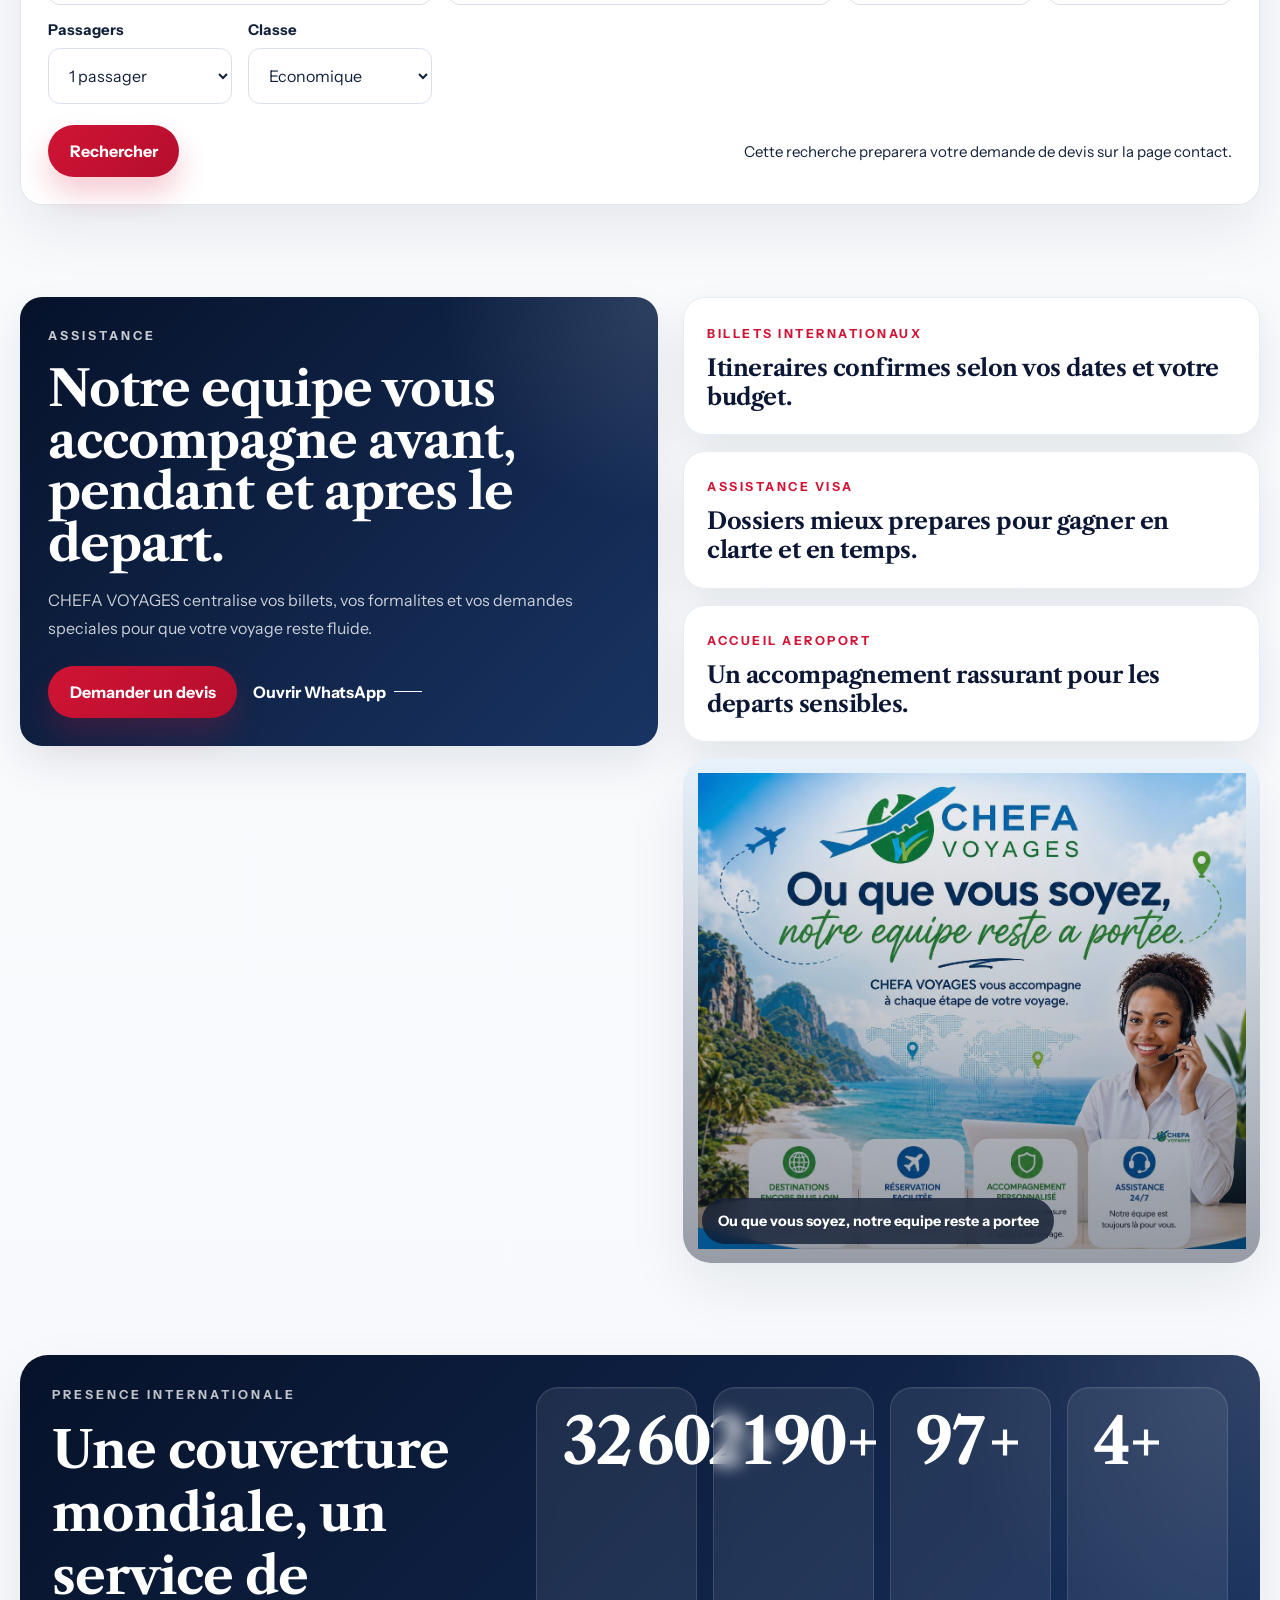
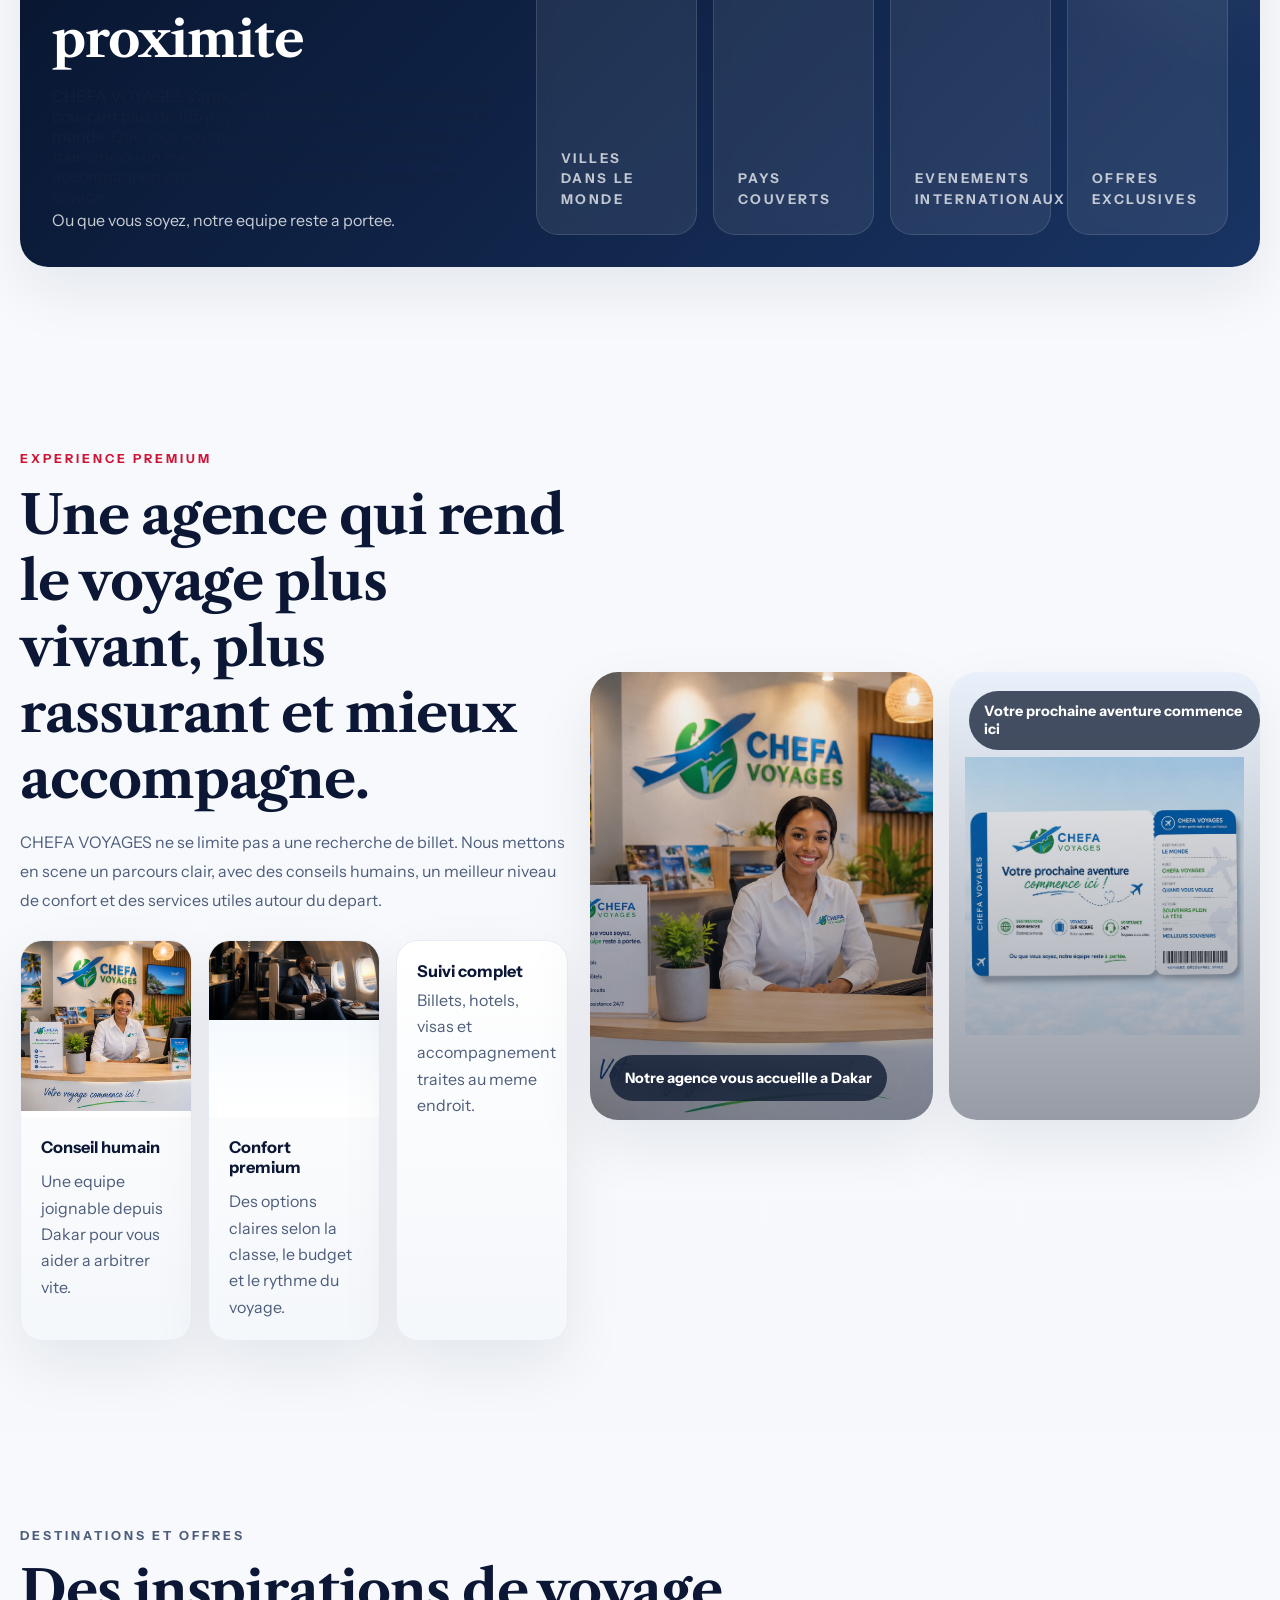
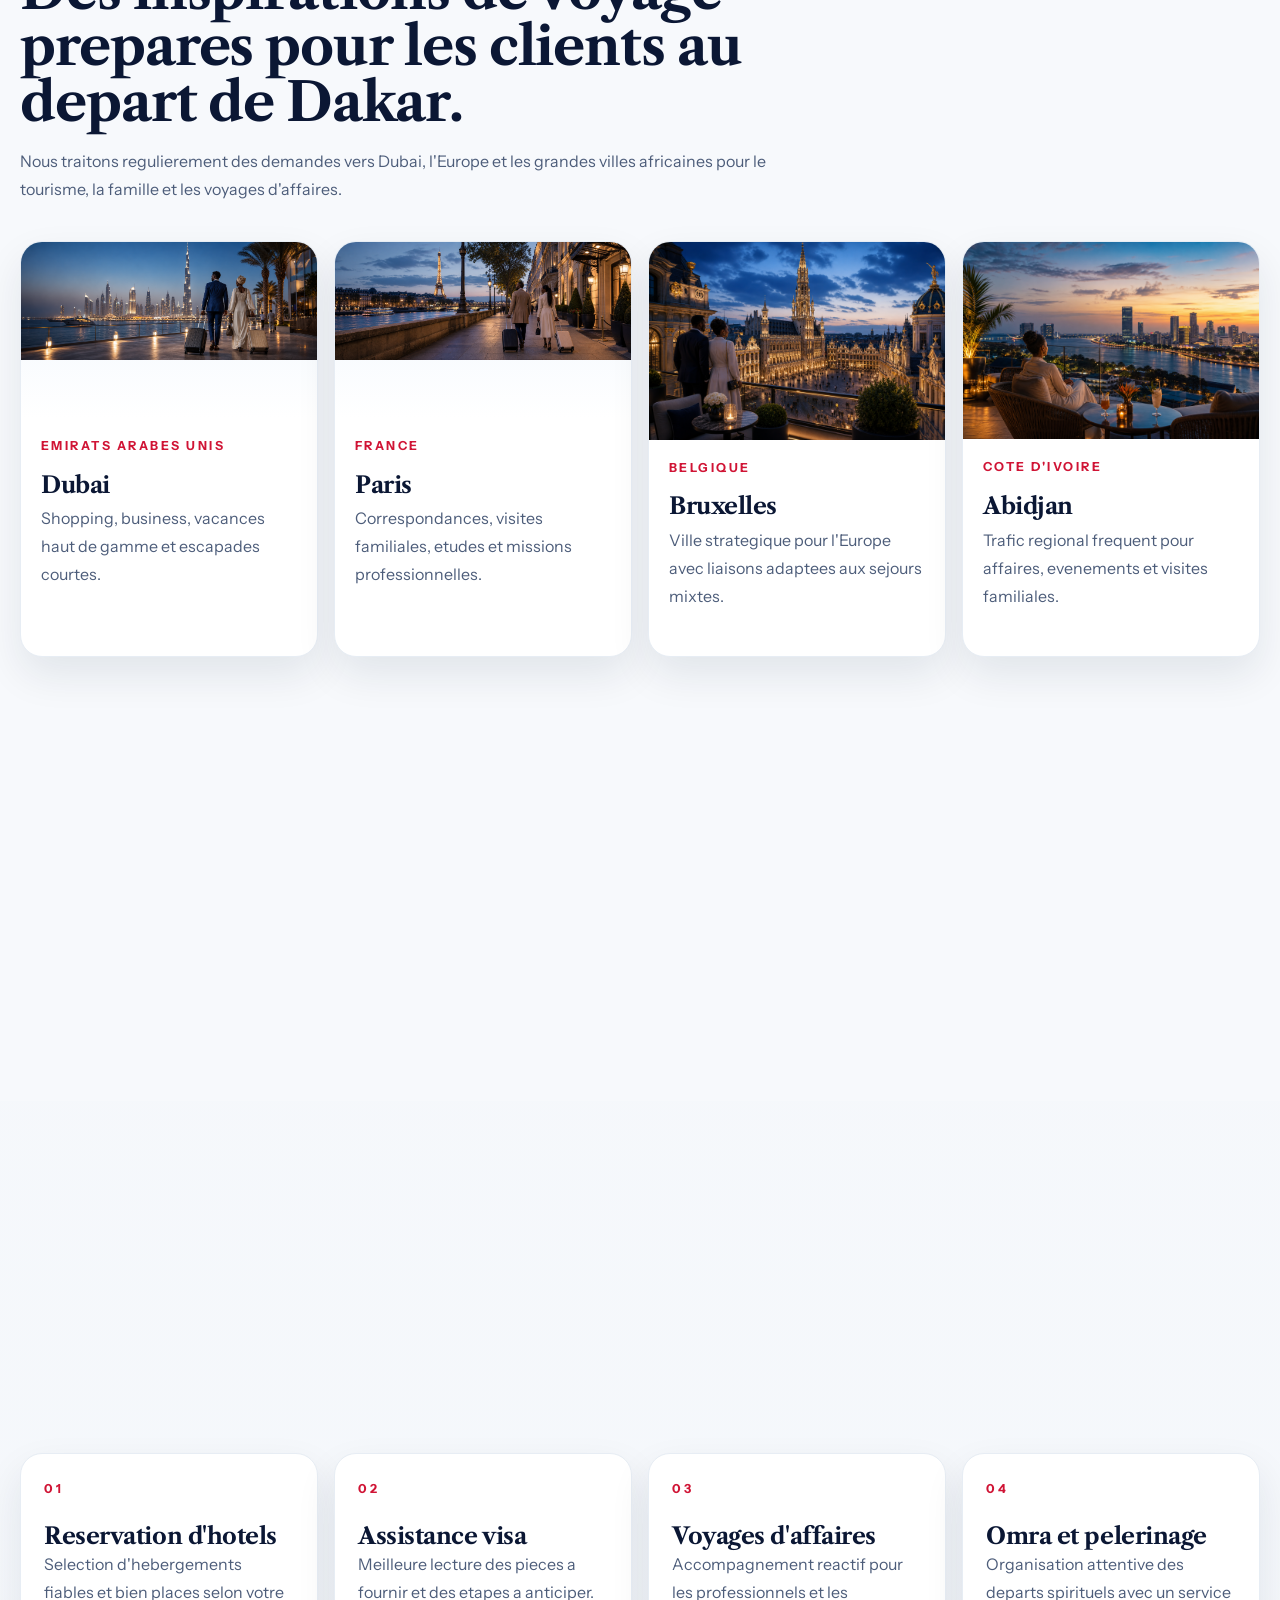
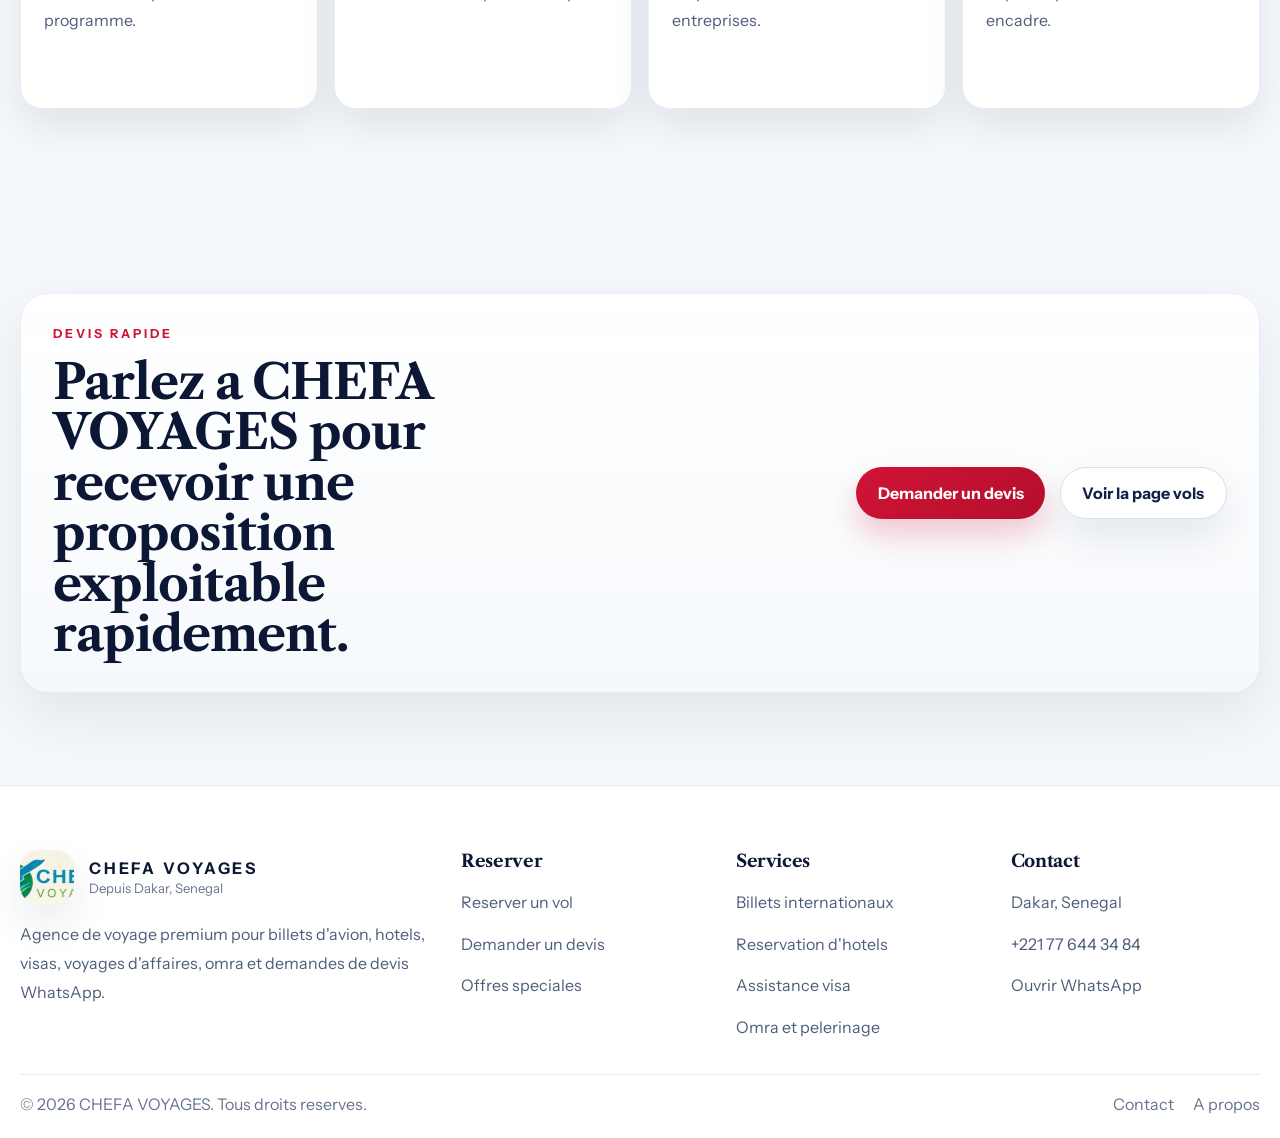
==== commit 022f4c1b: "Add illustrated homepage visuals and hero updates" ====
--- a/index.html
+++ b/index.html
@@ -78,6 +78,13 @@
           <div class="hero-copy" data-reveal>
             <p class="eyebrow">Agence de voyage premium au Senegal</p>
             <h1>Voyagez mieux depuis Dakar.</h1>
+            <figure class="hero-inline-visual">
+              <img
+                src="assets/chefa-agence-accueil.jpeg"
+                alt="Conseillere CHEFA VOYAGES a l'accueil de l'agence a Dakar"
+                loading="eager"
+              />
+            </figure>
             <p class="lead">
               CHEFA VOYAGES organise vos billets d'avion, sejours, visas et
               deplacements professionnels avec une execution serieuse, rapide
@@ -247,6 +254,16 @@
               <span class="info-card-label">Accueil aeroport</span>
               <h3>Un accompagnement rassurant pour les departs sensibles.</h3>
             </article>
+            <figure class="media-frame support-visual">
+              <img
+                src="assets/chefa-support-visual.jpeg"
+                alt="Visuel CHEFA VOYAGES sur l'accompagnement et l'assistance voyage"
+                loading="lazy"
+              />
+              <figcaption class="media-caption">
+                Ou que vous soyez, notre equipe reste a portee
+              </figcaption>
+            </figure>
           </div>
         </div>
       </section>
@@ -255,11 +272,15 @@
         <div class="container metrics-shell" data-reveal>
           <div class="metrics-heading">
             <p class="eyebrow eyebrow-light">Presence internationale</p>
-            <h2>Des chiffres qui montent comme un chronometre premium.</h2>
+            <h2>Une couverture mondiale, un service de proximite</h2>
             <p>
-              Un repere visuel inspire des grandes agences pour donner plus de
-              rythme, de credibilite et de presence a la page d'accueil.
+              CHEFA VOYAGES s'appuie sur un vaste reseau international couvrant
+              plus de 195 pays et des milliers de villes a travers le monde.
+              Que vous voyagiez pour les affaires, les etudes, le tourisme ou
+              un evenement, nous vous garantissons un accompagnement fiable
+              avant, pendant et apres votre voyage.
             </p>
+            <p>Ou que vous soyez, notre equipe reste a portee.</p>
           </div>
 
           <div class="metrics-grid">
@@ -303,13 +324,31 @@
             </p>
 
             <div class="stat-grid">
-              <article class="stat-card">
-                <strong>Conseil humain</strong>
-                <span>Une equipe joignable depuis Dakar pour vous aider a arbitrer vite.</span>
+              <article class="stat-card stat-card-illustrated">
+                <figure class="card-visual card-visual-agency">
+                  <img
+                    src="assets/chefa-agence-accueil.jpeg"
+                    alt="Conseillere CHEFA VOYAGES a l'accueil de l'agence"
+                    loading="lazy"
+                  />
+                </figure>
+                <div class="stat-card-body">
+                  <strong>Conseil humain</strong>
+                  <span>Une equipe joignable depuis Dakar pour vous aider a arbitrer vite.</span>
+                </div>
               </article>
-              <article class="stat-card">
-                <strong>Confort premium</strong>
-                <span>Des options claires selon la classe, le budget et le rythme du voyage.</span>
+              <article class="stat-card stat-card-illustrated">
+                <figure class="card-visual">
+                  <img
+                    src="assets/cabin-premium-ai.png"
+                    alt="Experience cabine premium pour voyageurs exigeants"
+                    loading="lazy"
+                  />
+                </figure>
+                <div class="stat-card-body">
+                  <strong>Confort premium</strong>
+                  <span>Des options claires selon la classe, le budget et le rythme du voyage.</span>
+                </div>
               </article>
               <article class="stat-card">
                 <strong>Suivi complet</strong>
@@ -319,21 +358,23 @@
           </div>
 
           <div class="media-grid">
-            <figure class="media-frame media-frame-large" data-reveal>
+            <figure class="media-frame media-frame-large media-frame-agency" data-reveal>
               <img
-                src="assets/concierge-service-premium-ai.png"
-                alt="Conseillere voyage accompagnant un couple dans un espace premium"
+                src="assets/chefa-agence-accueil.jpeg"
+                alt="Accueil de l'agence CHEFA VOYAGES a Dakar"
                 loading="lazy"
               />
-              <figcaption class="media-caption">Accueil et conseil personnalise</figcaption>
+              <figcaption class="media-caption">Notre agence vous accueille a Dakar</figcaption>
             </figure>
-            <figure class="media-frame" data-reveal>
+            <figure class="media-frame media-frame-ticket" data-reveal>
               <img
-                src="assets/cabin-premium-ai.png"
-                alt="Voyageur installe dans une cabine premium avec vue sur le ciel"
+                src="assets/chefa-ticket-accueil.jpeg"
+                alt="Visuel billet CHEFA VOYAGES avec le message votre prochaine aventure commence ici"
                 loading="lazy"
               />
-              <figcaption class="media-caption">Voyager avec plus de confort</figcaption>
+              <figcaption class="media-caption media-caption-top">
+                Votre prochaine aventure commence ici
+              </figcaption>
             </figure>
           </div>
         </div>
@@ -352,29 +393,65 @@
           </div>
 
           <div class="fare-grid">
-            <article class="fare-card" data-reveal>
-              <span class="fare-meta">Emirats arabes unis</span>
-              <h3>Dubai</h3>
-              <p>Shopping, business, vacances haut de gamme et escapades courtes.</p>
-              <a class="text-link" href="/contact?destination=Dubai">Demander ce devis</a>
-            </article>
-            <article class="fare-card" data-reveal>
-              <span class="fare-meta">France</span>
-              <h3>Paris</h3>
-              <p>Correspondances, visites familiales, etudes et missions professionnelles.</p>
-              <a class="text-link" href="/contact?destination=Paris">Demander ce devis</a>
-            </article>
-            <article class="fare-card" data-reveal>
-              <span class="fare-meta">Belgique</span>
-              <h3>Bruxelles</h3>
-              <p>Ville strategique pour l'Europe avec liaisons adaptees aux sejours mixtes.</p>
-              <a class="text-link" href="/contact?destination=Bruxelles">Demander ce devis</a>
-            </article>
-            <article class="fare-card" data-reveal>
-              <span class="fare-meta">Cote d'Ivoire</span>
-              <h3>Abidjan</h3>
-              <p>Trafic regional frequent pour affaires, evenements et visites familiales.</p>
-              <a class="text-link" href="/contact?destination=Abidjan">Demander ce devis</a>
+            <article class="fare-card fare-card-illustrated" data-reveal>
+              <figure class="card-visual">
+                <img
+                  src="assets/dubai-night-premium-ai.png"
+                  alt="Illustration premium de Dubai de nuit"
+                  loading="lazy"
+                />
+              </figure>
+              <div class="fare-card-body">
+                <span class="fare-meta">Emirats arabes unis</span>
+                <h3>Dubai</h3>
+                <p>Shopping, business, vacances haut de gamme et escapades courtes.</p>
+                <a class="text-link" href="/contact?destination=Dubai">Demander ce devis</a>
+              </div>
+            </article>
+            <article class="fare-card fare-card-illustrated" data-reveal>
+              <figure class="card-visual">
+                <img
+                  src="assets/europe-paris-premium-ai.png"
+                  alt="Illustration premium de Paris en soiree"
+                  loading="lazy"
+                />
+              </figure>
+              <div class="fare-card-body">
+                <span class="fare-meta">France</span>
+                <h3>Paris</h3>
+                <p>Correspondances, visites familiales, etudes et missions professionnelles.</p>
+                <a class="text-link" href="/contact?destination=Paris">Demander ce devis</a>
+              </div>
+            </article>
+            <article class="fare-card fare-card-illustrated" data-reveal>
+              <figure class="card-visual">
+                <img
+                  src="assets/bruxelles-premium-ai.png"
+                  alt="Illustration premium de Bruxelles en debut de soiree"
+                  loading="lazy"
+                />
+              </figure>
+              <div class="fare-card-body">
+                <span class="fare-meta">Belgique</span>
+                <h3>Bruxelles</h3>
+                <p>Ville strategique pour l'Europe avec liaisons adaptees aux sejours mixtes.</p>
+                <a class="text-link" href="/contact?destination=Bruxelles">Demander ce devis</a>
+              </div>
+            </article>
+            <article class="fare-card fare-card-illustrated" data-reveal>
+              <figure class="card-visual">
+                <img
+                  src="assets/abidjan-premium-ai.png"
+                  alt="Illustration premium d'Abidjan et de sa lagune"
+                  loading="lazy"
+                />
+              </figure>
+              <div class="fare-card-body">
+                <span class="fare-meta">Cote d'Ivoire</span>
+                <h3>Abidjan</h3>
+                <p>Trafic regional frequent pour affaires, evenements et visites familiales.</p>
+                <a class="text-link" href="/contact?destination=Abidjan">Demander ce devis</a>
+              </div>
             </article>
           </div>
 
@@ -389,7 +466,7 @@
                 </p>
               </div>
             </article>
-            <article class="promo-card promo-card-dark" data-reveal>
+            <article class="promo-card promo-card-dark promo-business" data-reveal>
               <div class="promo-card-content">
                 <p class="promo-label">Business travel</p>
                 <h3>Deplacements d'affaires avec suivi prioritaire</h3>
@@ -400,7 +477,7 @@
                 <a class="text-link text-link-light" href="/offres">Voir les offres</a>
               </div>
             </article>
-            <article class="promo-card promo-card-light" data-reveal>
+            <article class="promo-card promo-card-light promo-guided" data-reveal>
               <div class="promo-card-content">
                 <p class="promo-label">Voyages accompagnes</p>
                 <h3>Omra, sejours touristiques et formalites</h3>
--- a/styles.css
+++ b/styles.css
@@ -397,6 +397,24 @@
   margin-bottom: 1.2rem;
 }
 
+.hero-inline-visual {
+  width: min(100%, 36rem);
+  margin: 0 0 1.5rem;
+  overflow: hidden;
+  border-radius: var(--radius-xl);
+  border: 1px solid rgba(255, 255, 255, 0.18);
+  background: rgba(255, 255, 255, 0.12);
+  box-shadow: 0 24px 54px rgba(5, 16, 38, 0.28);
+}
+
+.hero-inline-visual img {
+  display: block;
+  width: 100%;
+  aspect-ratio: 16 / 11;
+  object-fit: cover;
+  object-position: center 32%;
+}
+
 .hero-actions {
   display: flex;
   flex-wrap: wrap;
@@ -849,10 +867,27 @@
     linear-gradient(135deg, var(--navy-940), var(--navy-740));
 }
 
+.promo-business {
+  background:
+    linear-gradient(180deg, rgba(6, 18, 42, 0.18), rgba(6, 18, 42, 0.82)),
+    url("assets/hero-airport-premium-ai.png") center/cover no-repeat;
+}
+
+.promo-guided {
+  color: var(--white);
+  background:
+    linear-gradient(180deg, rgba(6, 18, 42, 0.16), rgba(6, 18, 42, 0.84)),
+    url("assets/voyages-accompagnes-premium-ai.png") center/cover no-repeat;
+}
+
 .promo-card-dark p,
 .promo-card-dark h3,
 .promo-card-dark .promo-label,
 .promo-card-dark .text-link,
+.promo-guided p,
+.promo-guided h3,
+.promo-guided .promo-label,
+.promo-guided .text-link,
 .offer-card-dark p,
 .offer-card-dark .promo-label,
 .offer-card-dark .text-link {
@@ -915,6 +950,12 @@
   background: linear-gradient(180deg, rgba(255, 255, 255, 0.98), rgba(244, 247, 251, 0.98));
 }
 
+.stat-card.stat-card-illustrated,
+.fare-card.fare-card-illustrated {
+  overflow: hidden;
+  padding: 0;
+}
+
 .stat-card strong {
   display: block;
   margin-bottom: 0.35rem;
@@ -925,6 +966,40 @@
 .stat-card span {
   color: var(--ink-700);
   line-height: 1.65;
+}
+
+.stat-card-body,
+.fare-card-body {
+  display: flex;
+  flex-direction: column;
+  gap: 0.35rem;
+  padding: 1.25rem;
+}
+
+.fare-card-body {
+  height: 100%;
+}
+
+.fare-card-body .text-link {
+  margin-top: auto;
+}
+
+.card-visual {
+  min-height: 11rem;
+  margin: 0;
+  overflow: hidden;
+  background: linear-gradient(180deg, #edf5fd, #ffffff);
+}
+
+.card-visual img {
+  width: 100%;
+  height: 100%;
+  display: block;
+  object-fit: cover;
+}
+
+.card-visual-agency img {
+  object-position: center top;
 }
 
 .media-grid,
@@ -961,6 +1036,31 @@
   height: 100%;
   object-fit: cover;
   transition: transform 700ms ease;
+}
+
+.media-frame-agency img {
+  object-position: center top;
+}
+
+.media-frame-ticket {
+  background: linear-gradient(180deg, #eef5ff, #ffffff);
+}
+
+.media-frame-ticket img {
+  object-fit: contain;
+  object-position: center;
+  padding: 1rem;
+}
+
+.support-visual {
+  min-height: 23rem;
+  background: linear-gradient(180deg, #ebf6ff, #ffffff);
+}
+
+.support-visual img {
+  object-fit: contain;
+  object-position: center;
+  padding: 0.9rem;
 }
 
 .media-frame-large {
@@ -986,6 +1086,11 @@
   font-size: 0.9rem;
   font-weight: 700;
   backdrop-filter: blur(10px);
+}
+
+.media-caption-top {
+  top: 1.2rem;
+  bottom: auto;
 }
 
 .showcase-band {
@@ -1613,6 +1718,15 @@
 
   .hero-copy h1 {
     max-width: 100%;
+  }
+
+  .hero-inline-visual {
+    width: 100%;
+    margin-bottom: 1.25rem;
+  }
+
+  .hero-inline-visual img {
+    aspect-ratio: 4 / 3;
   }
 
   .booking-shell,
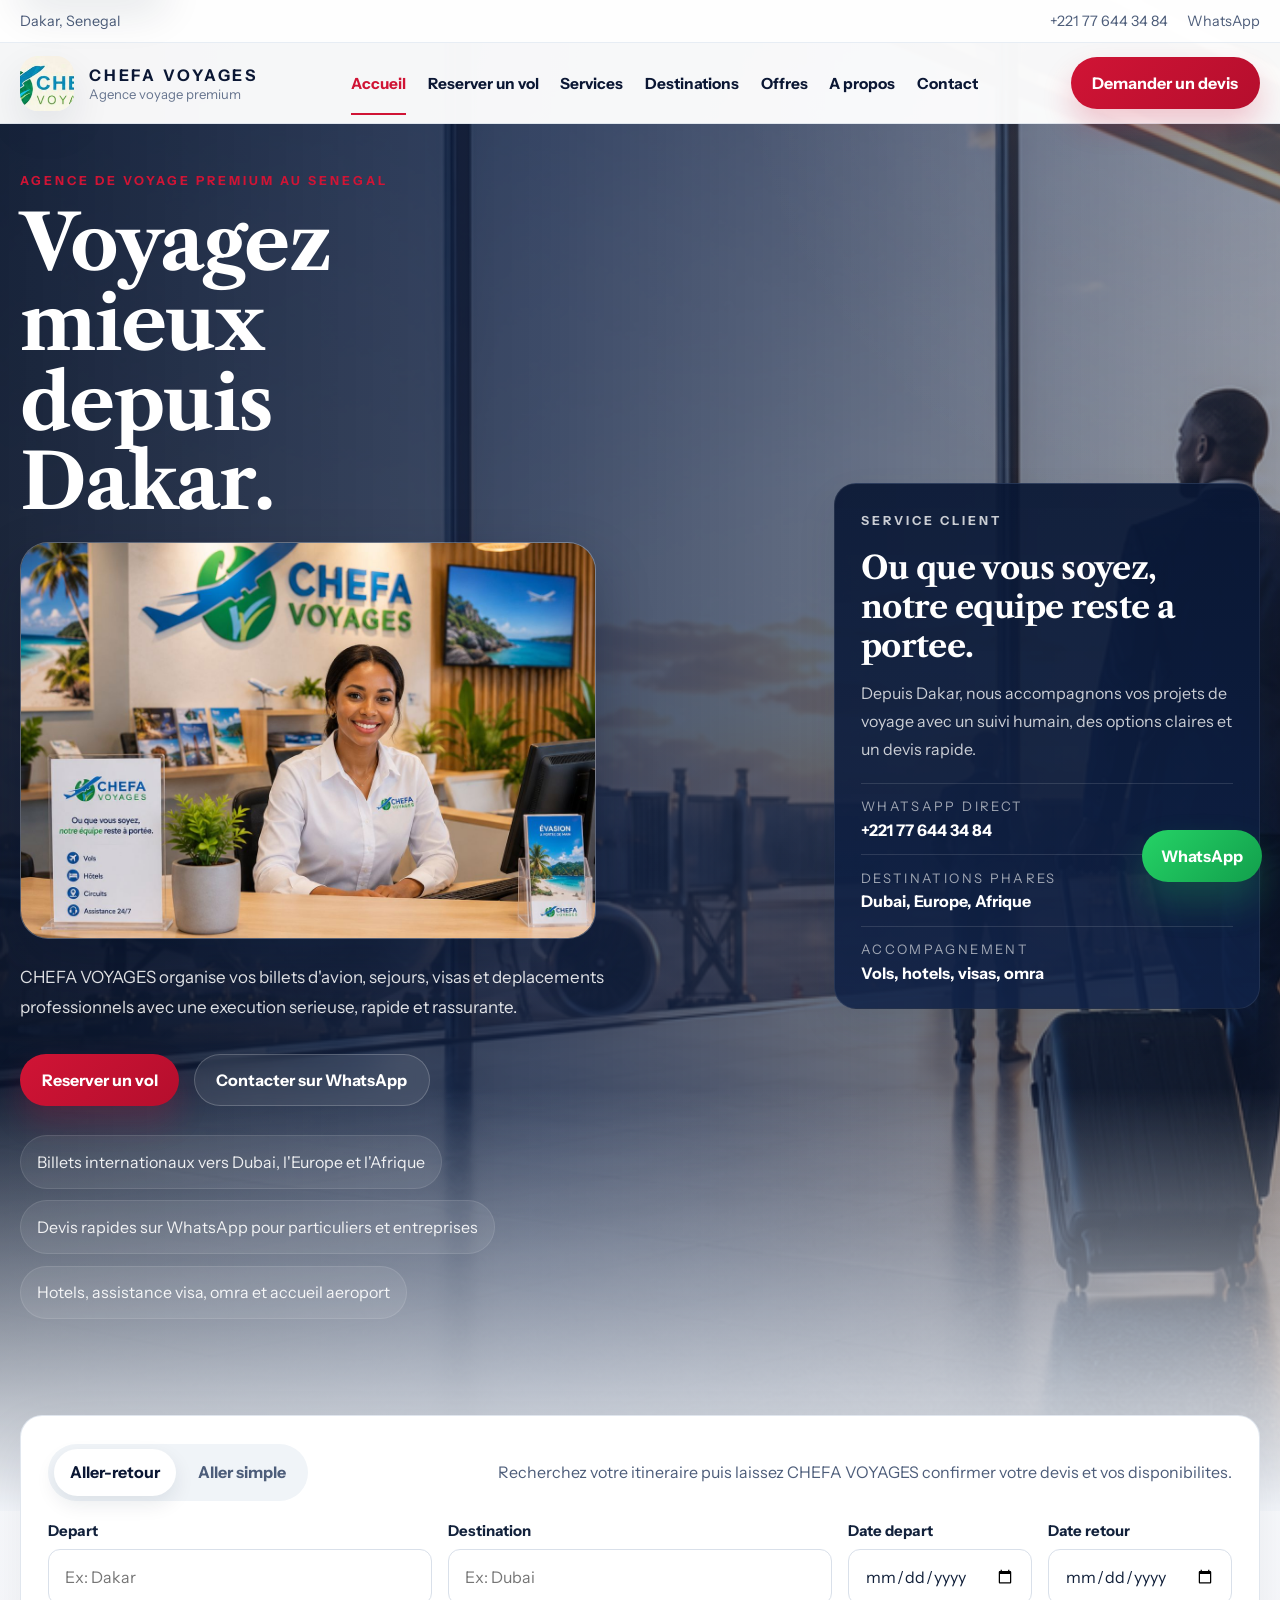
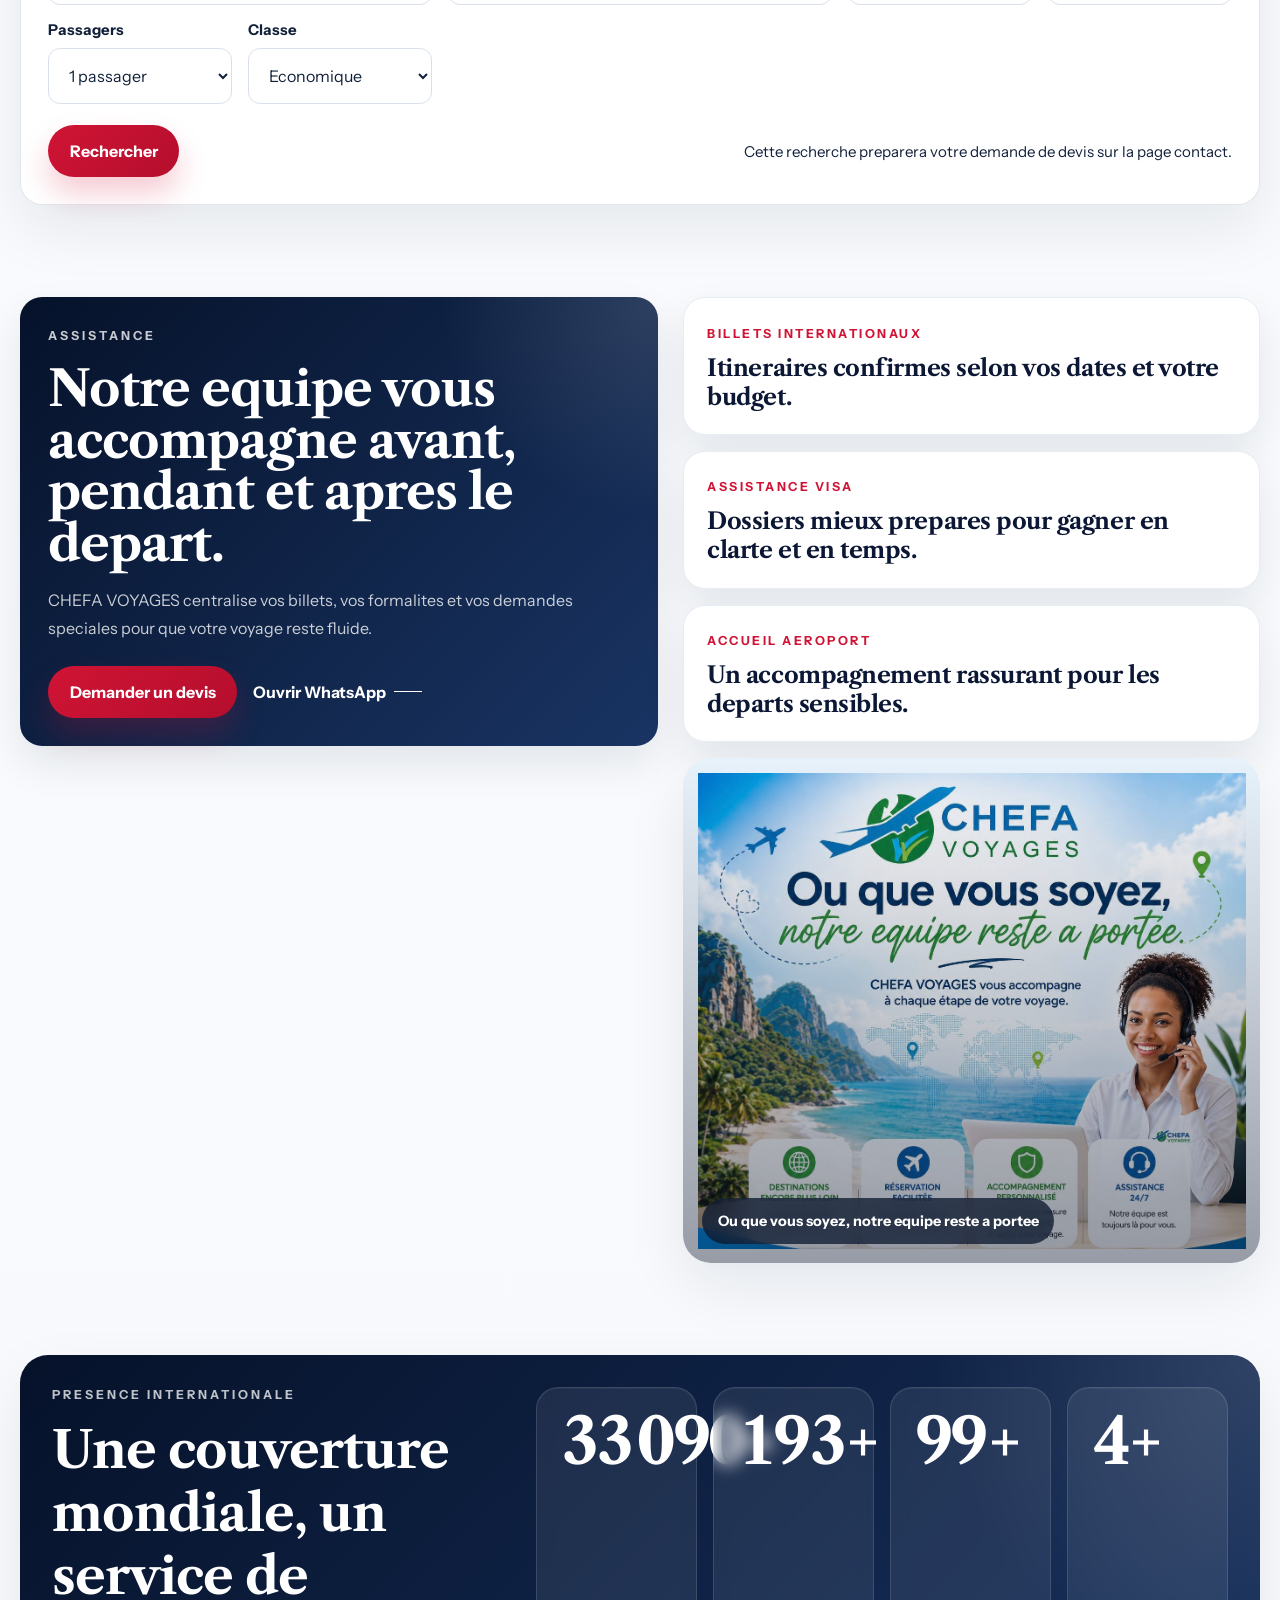
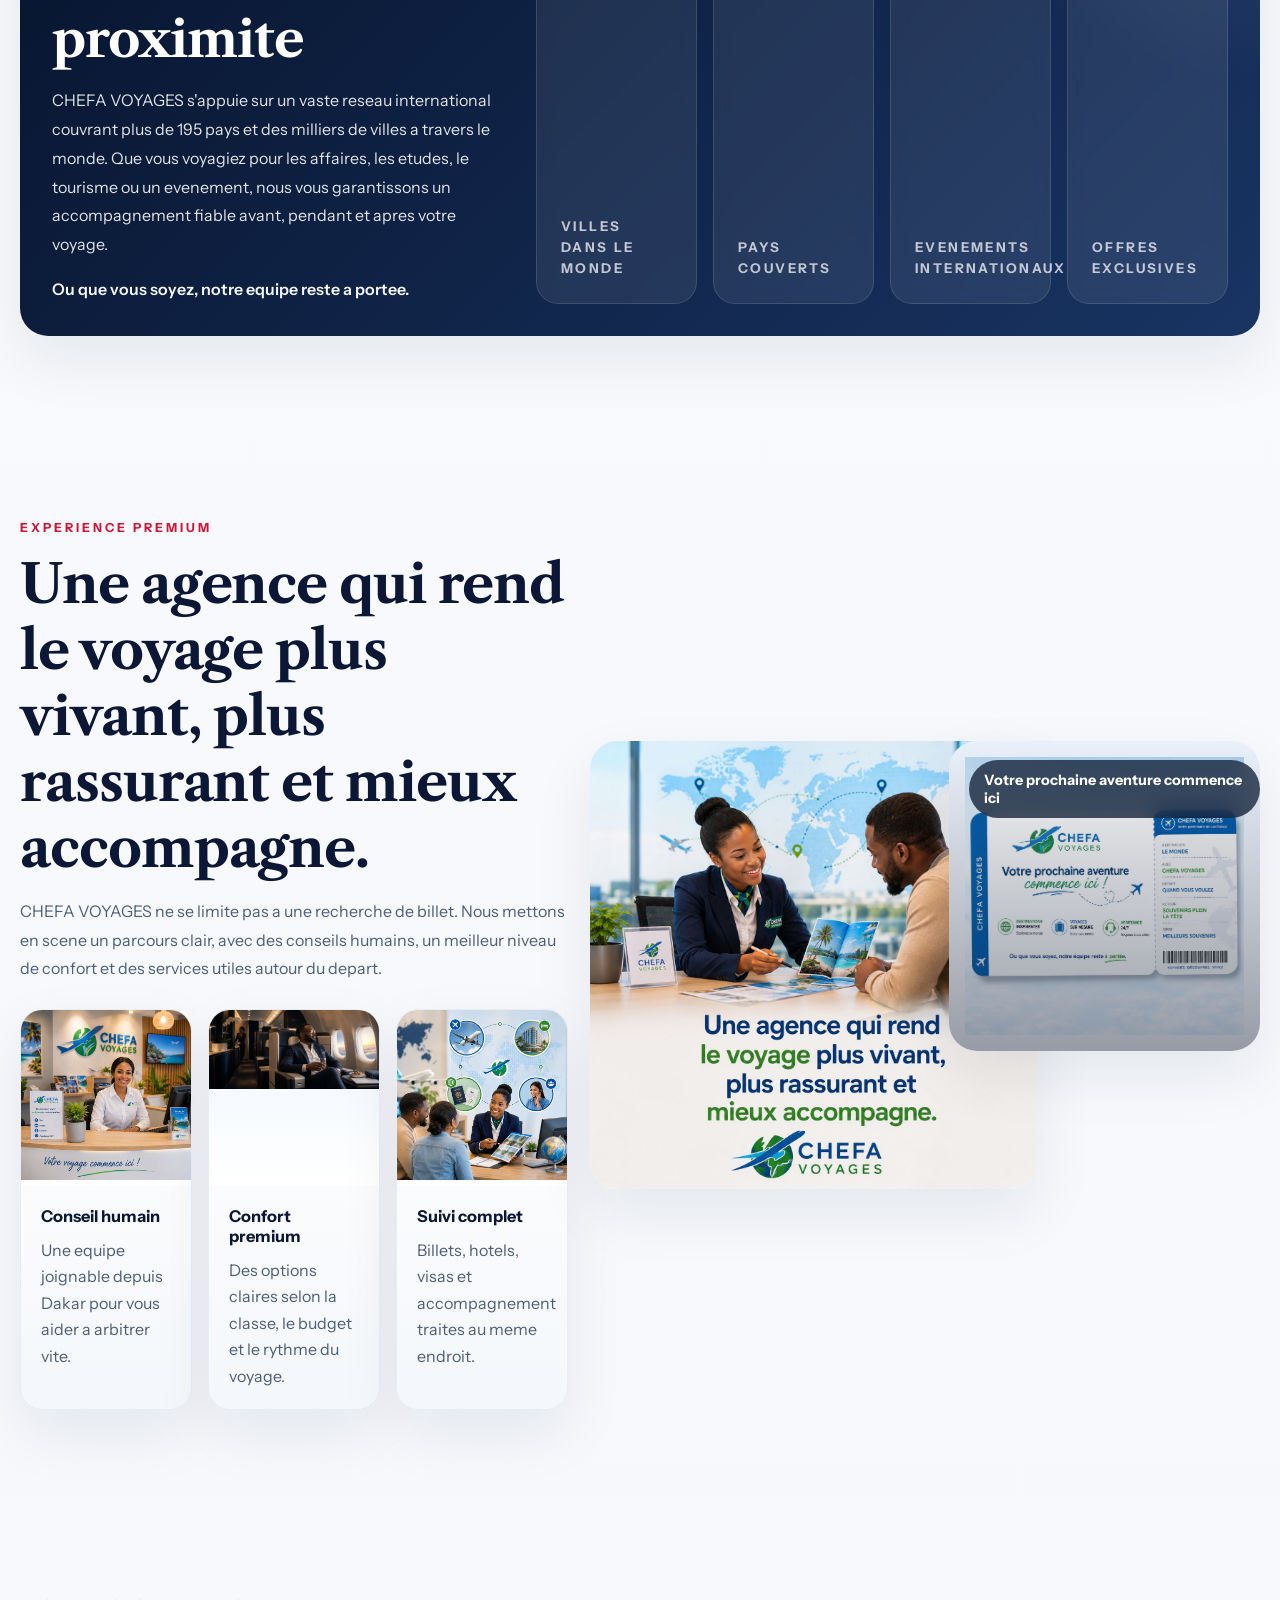
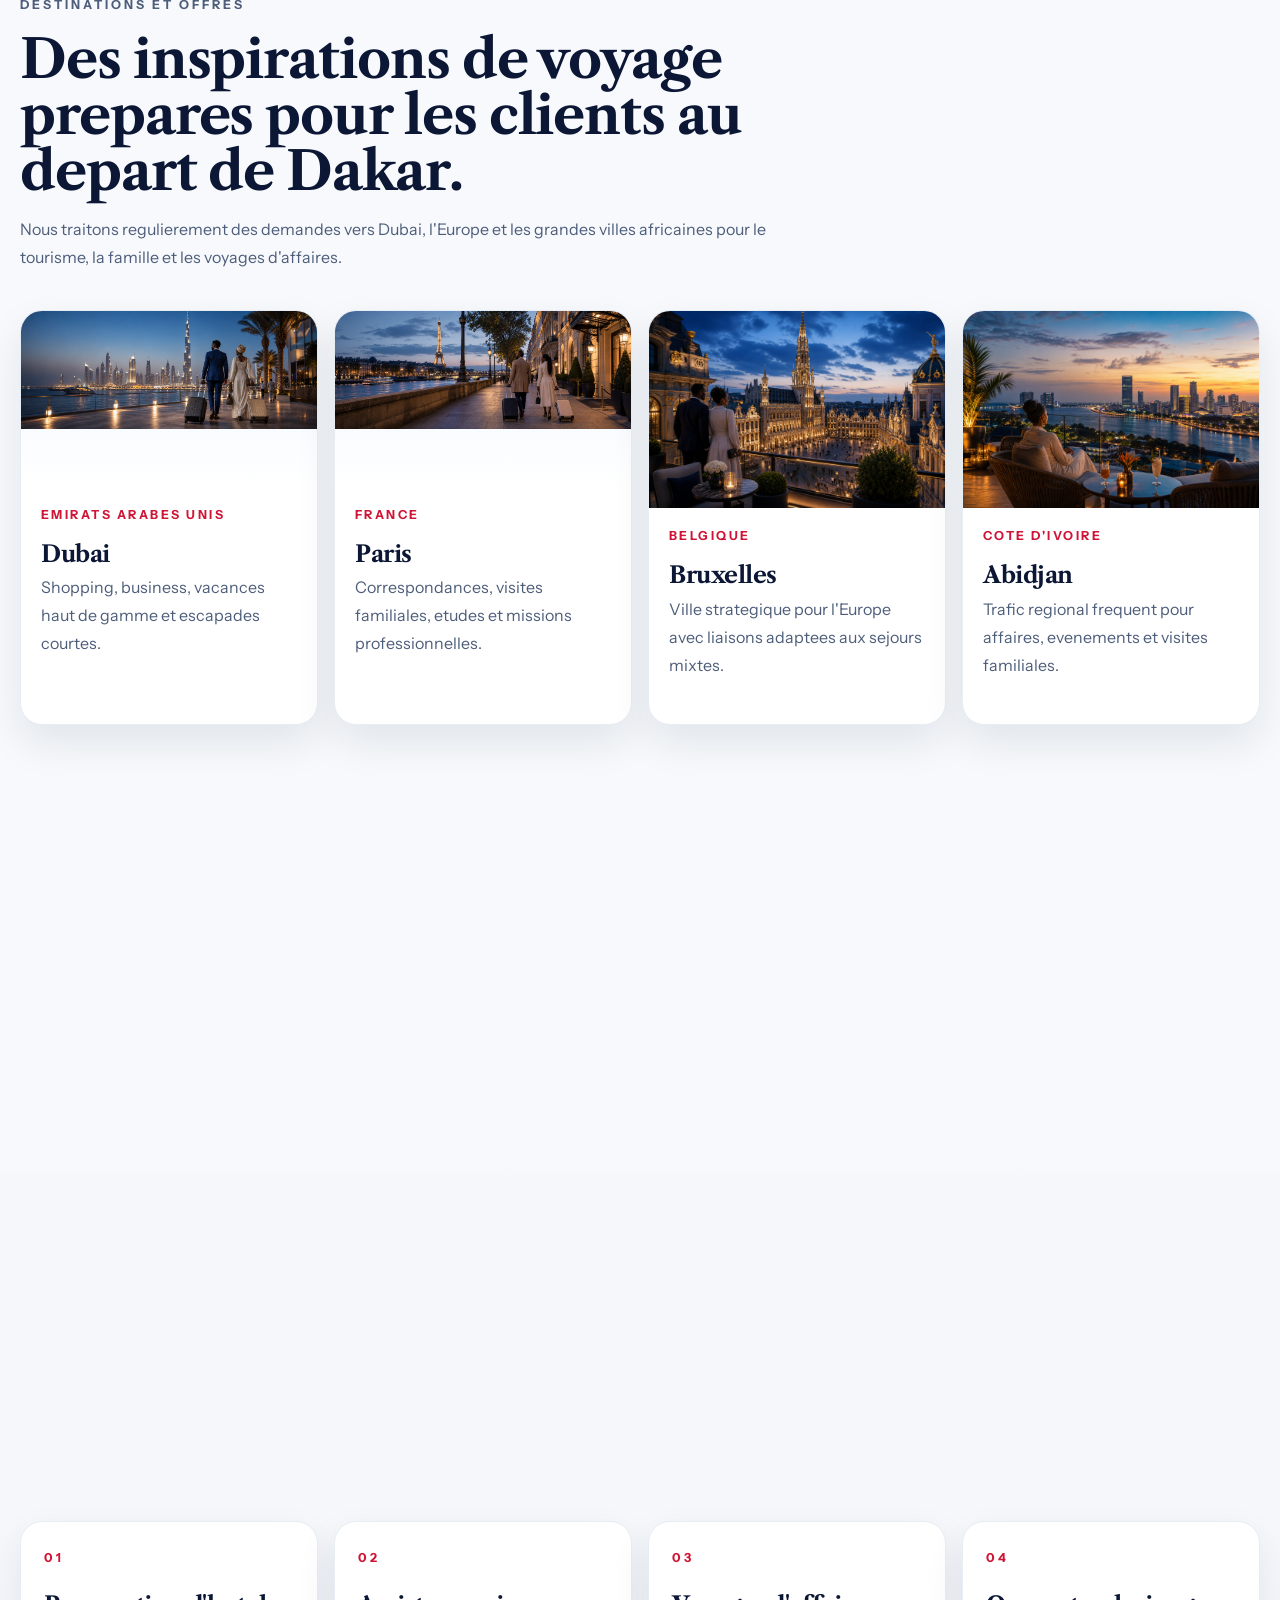
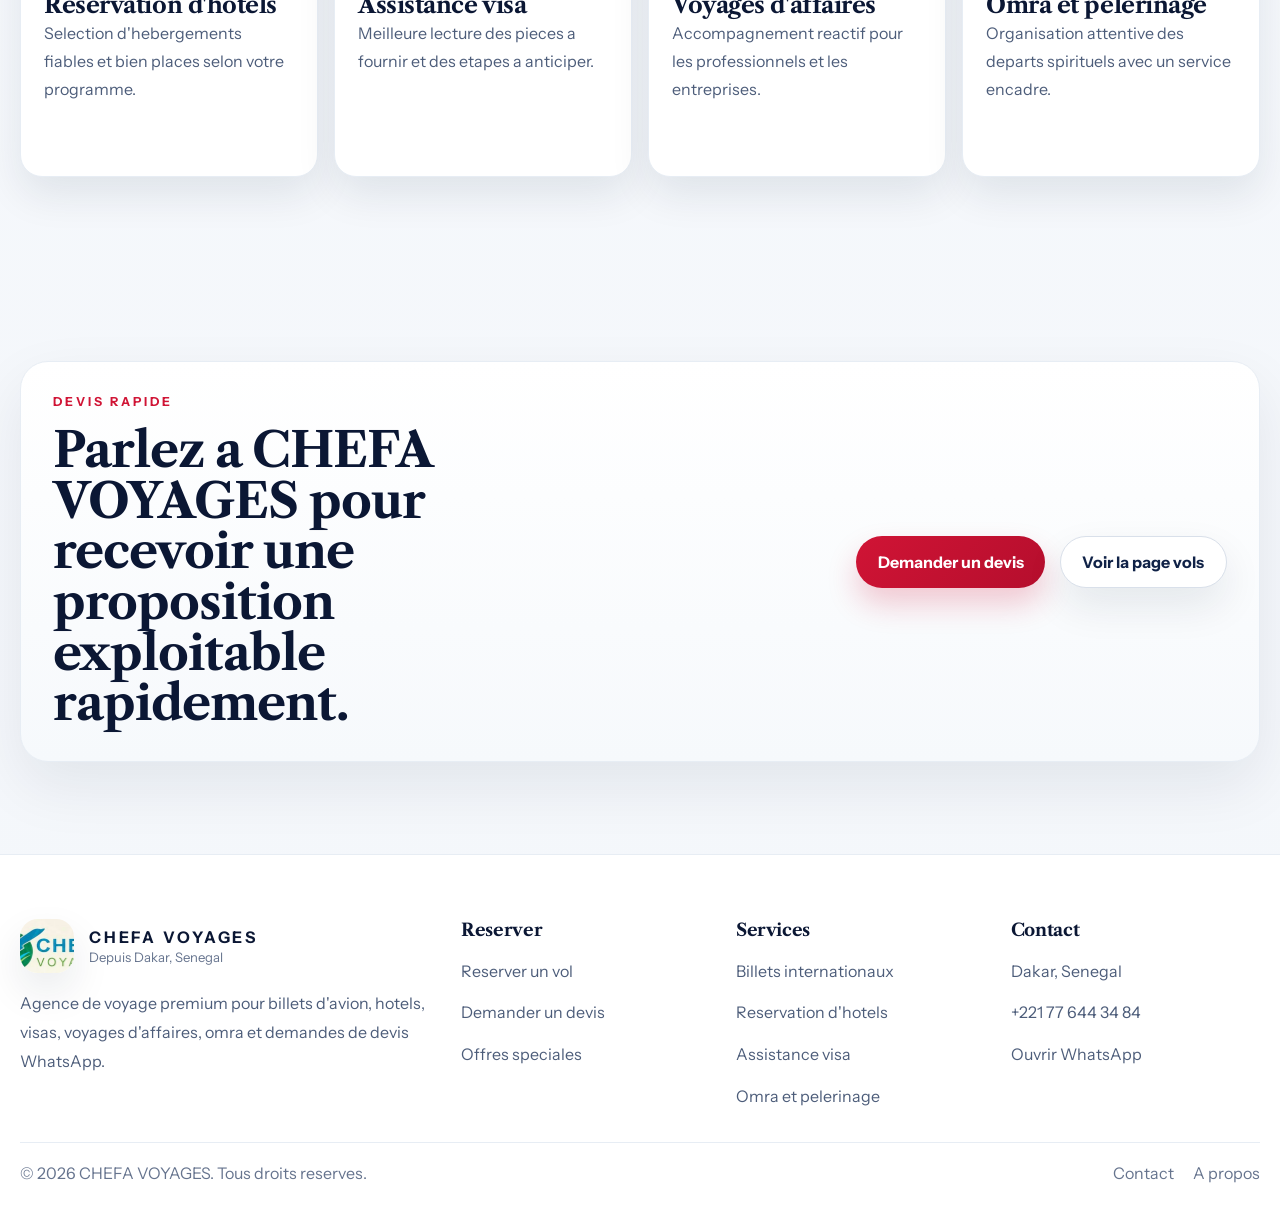
==== commit 34800f97: "Polish image layouts and tighten homepage spacing" ====
--- a/index.html
+++ b/index.html
@@ -350,21 +350,29 @@
                   <span>Des options claires selon la classe, le budget et le rythme du voyage.</span>
                 </div>
               </article>
-              <article class="stat-card">
-                <strong>Suivi complet</strong>
-                <span>Billets, hotels, visas et accompagnement traites au meme endroit.</span>
+              <article class="stat-card stat-card-illustrated">
+                <figure class="card-visual card-visual-followup">
+                  <img
+                    src="assets/chefa-suivi-complet.jpeg"
+                    alt="Suivi complet CHEFA VOYAGES avec billets, hotels, visas et accompagnement"
+                    loading="lazy"
+                  />
+                </figure>
+                <div class="stat-card-body">
+                  <strong>Suivi complet</strong>
+                  <span>Billets, hotels, visas et accompagnement traites au meme endroit.</span>
+                </div>
               </article>
             </div>
           </div>
 
           <div class="media-grid">
-            <figure class="media-frame media-frame-large media-frame-agency" data-reveal>
+            <figure class="media-frame media-frame-large media-frame-story" data-reveal>
               <img
-                src="assets/chefa-agence-accueil.jpeg"
-                alt="Accueil de l'agence CHEFA VOYAGES a Dakar"
+                src="assets/chefa-agence-voyage-vivant.jpeg"
+                alt="Conseillere CHEFA VOYAGES accompagnant un client pour un voyage sur mesure"
                 loading="lazy"
               />
-              <figcaption class="media-caption">Notre agence vous accueille a Dakar</figcaption>
             </figure>
             <figure class="media-frame media-frame-ticket" data-reveal>
               <img
--- a/styles.css
+++ b/styles.css
@@ -707,9 +707,16 @@
   margin-bottom: 1rem;
 }
 
+.metrics-heading p:not(.eyebrow) {
+  max-width: 40rem;
+  color: rgba(255, 255, 255, 0.88);
+  line-height: 1.8;
+}
+
 .metrics-heading p:last-child {
-  color: rgba(255, 255, 255, 0.78);
-  line-height: 1.8;
+  margin-top: 1rem;
+  color: rgba(255, 255, 255, 0.96);
+  font-weight: 600;
 }
 
 .metrics-grid {
@@ -1002,10 +1009,15 @@
   object-position: center top;
 }
 
+.card-visual-followup img {
+  object-position: center 34%;
+}
+
 .media-grid,
 .media-triptych {
   display: grid;
   gap: 1rem;
+  align-items: start;
 }
 
 .media-grid {
@@ -1042,7 +1054,25 @@
   object-position: center top;
 }
 
+.media-frame-story {
+  min-height: 0;
+  aspect-ratio: 1 / 1;
+  background: linear-gradient(180deg, #eef5ff, #ffffff);
+}
+
+.media-frame-story::after {
+  background: none;
+}
+
+.media-frame-story img {
+  object-fit: contain;
+  object-position: center top;
+  padding: 0;
+}
+
 .media-frame-ticket {
+  min-height: 0;
+  aspect-ratio: 1 / 1;
   background: linear-gradient(180deg, #eef5ff, #ffffff);
 }
 
@@ -1694,7 +1724,11 @@
 
 @media (max-width: 720px) {
   .section {
-    padding: 4.5rem 0;
+    padding: 2.75rem 0;
+  }
+
+  .section-tight {
+    padding: 1.5rem 0;
   }
 
   .hero-home-content,
@@ -1703,7 +1737,11 @@
   }
 
   .hero-home-content {
-    padding-bottom: 13.5rem;
+    padding-bottom: 9.5rem;
+  }
+
+  .booking-overlap {
+    margin-top: -5rem;
   }
 
   .hero-copy h1,
@@ -1718,6 +1756,10 @@
 
   .hero-copy h1 {
     max-width: 100%;
+  }
+
+  .section-heading {
+    margin-bottom: 1.35rem;
   }
 
   .hero-inline-visual {
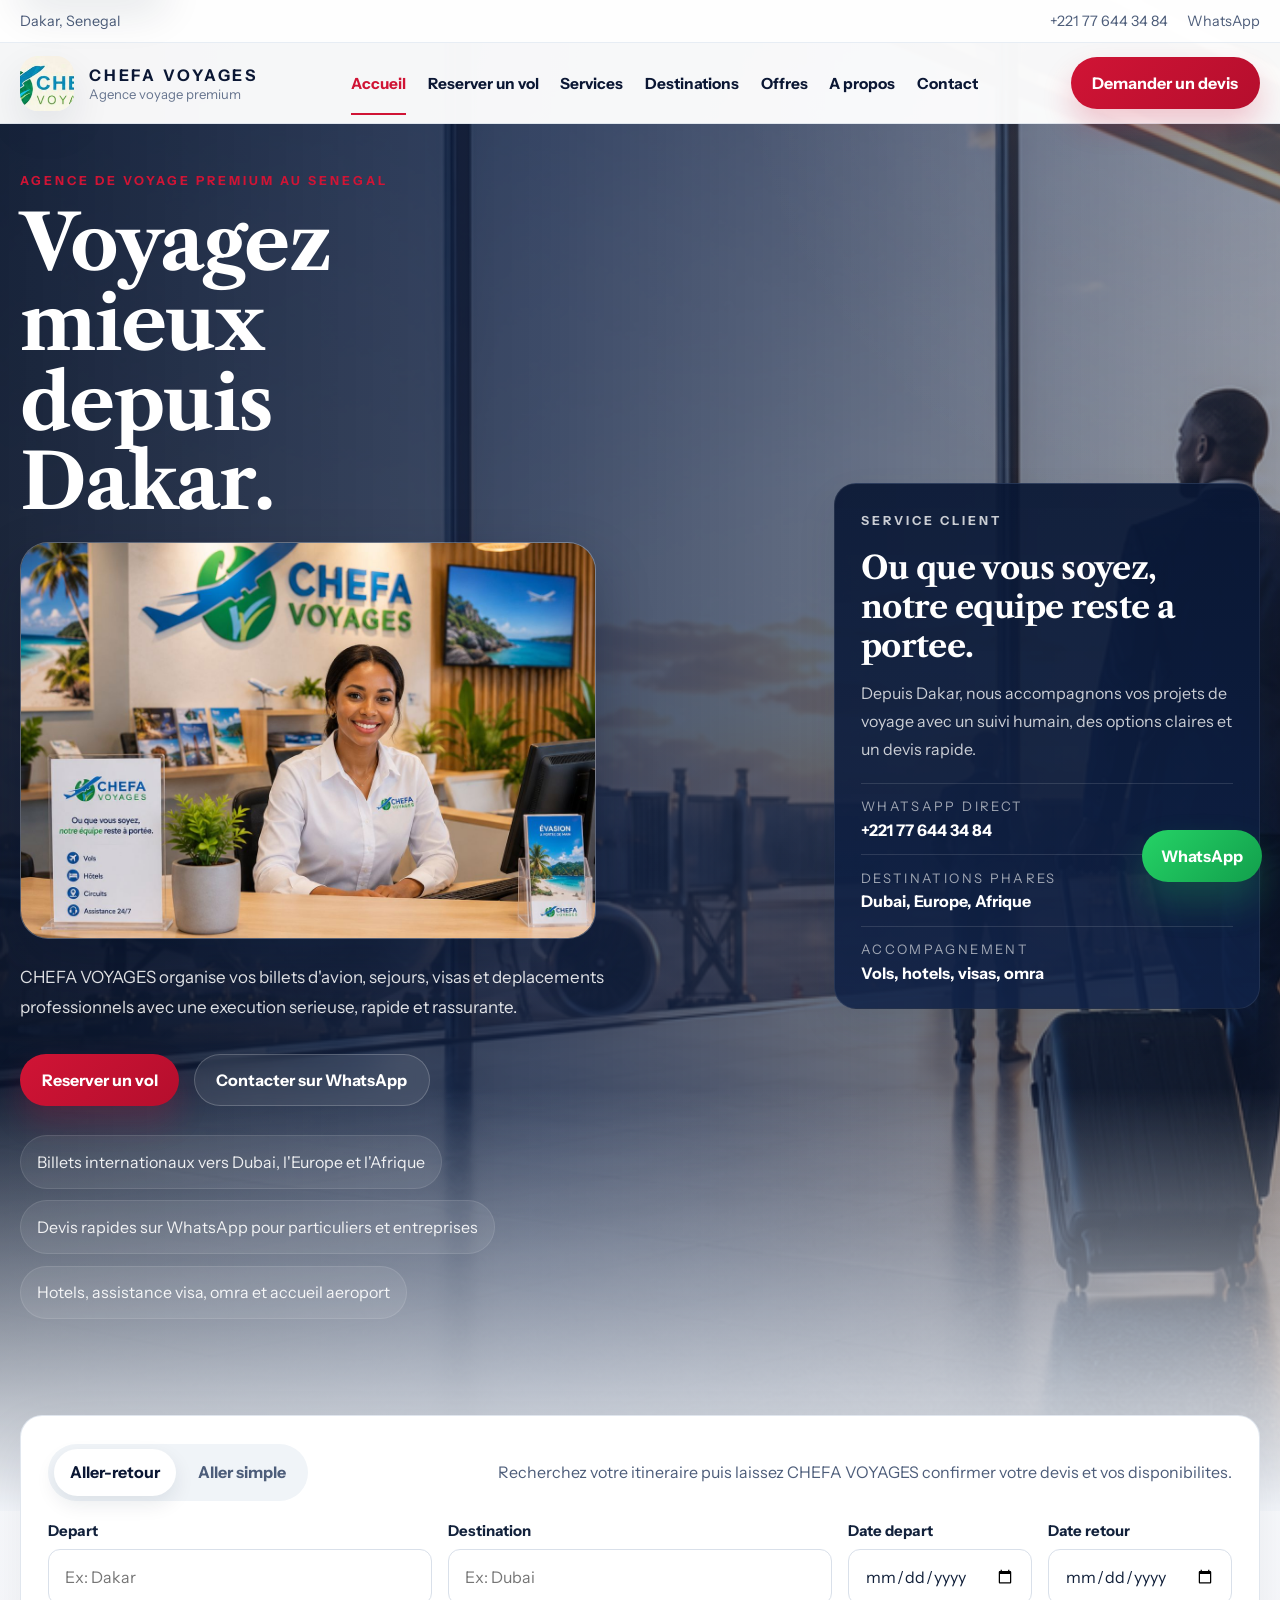
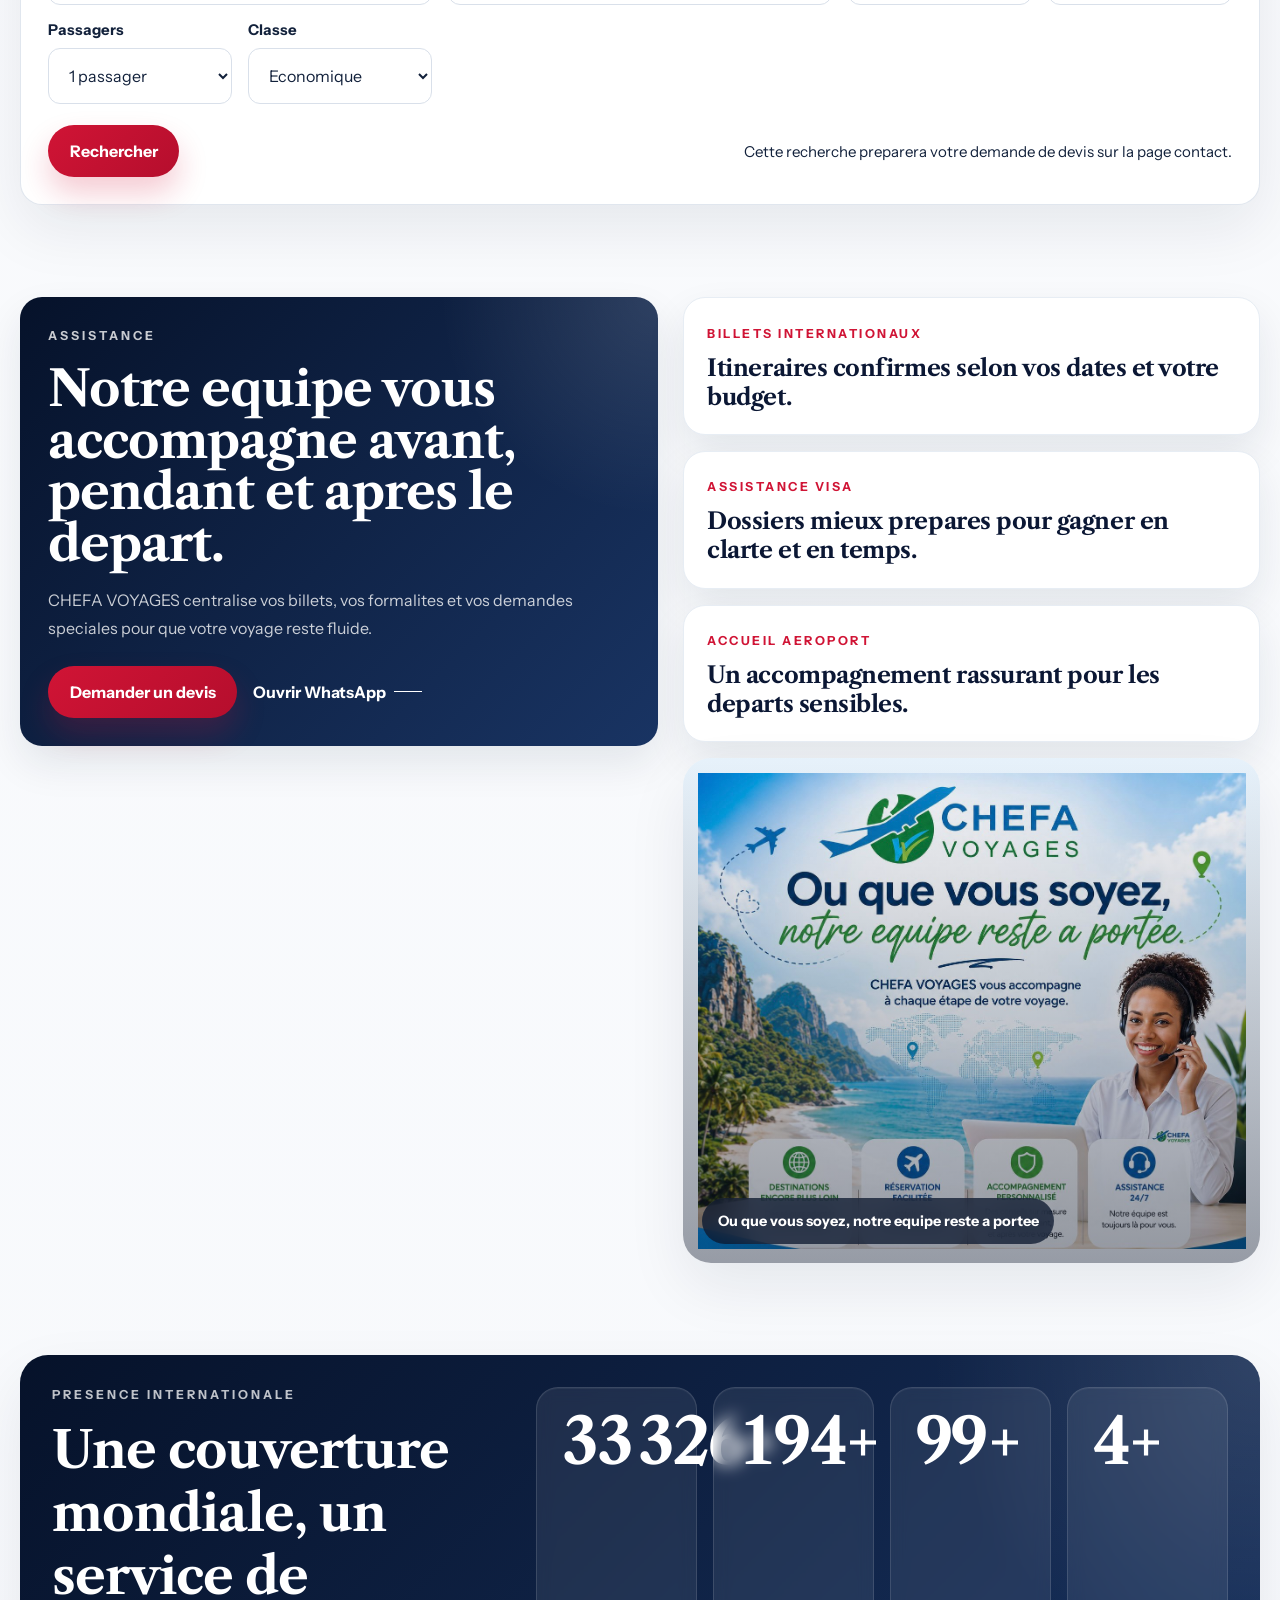
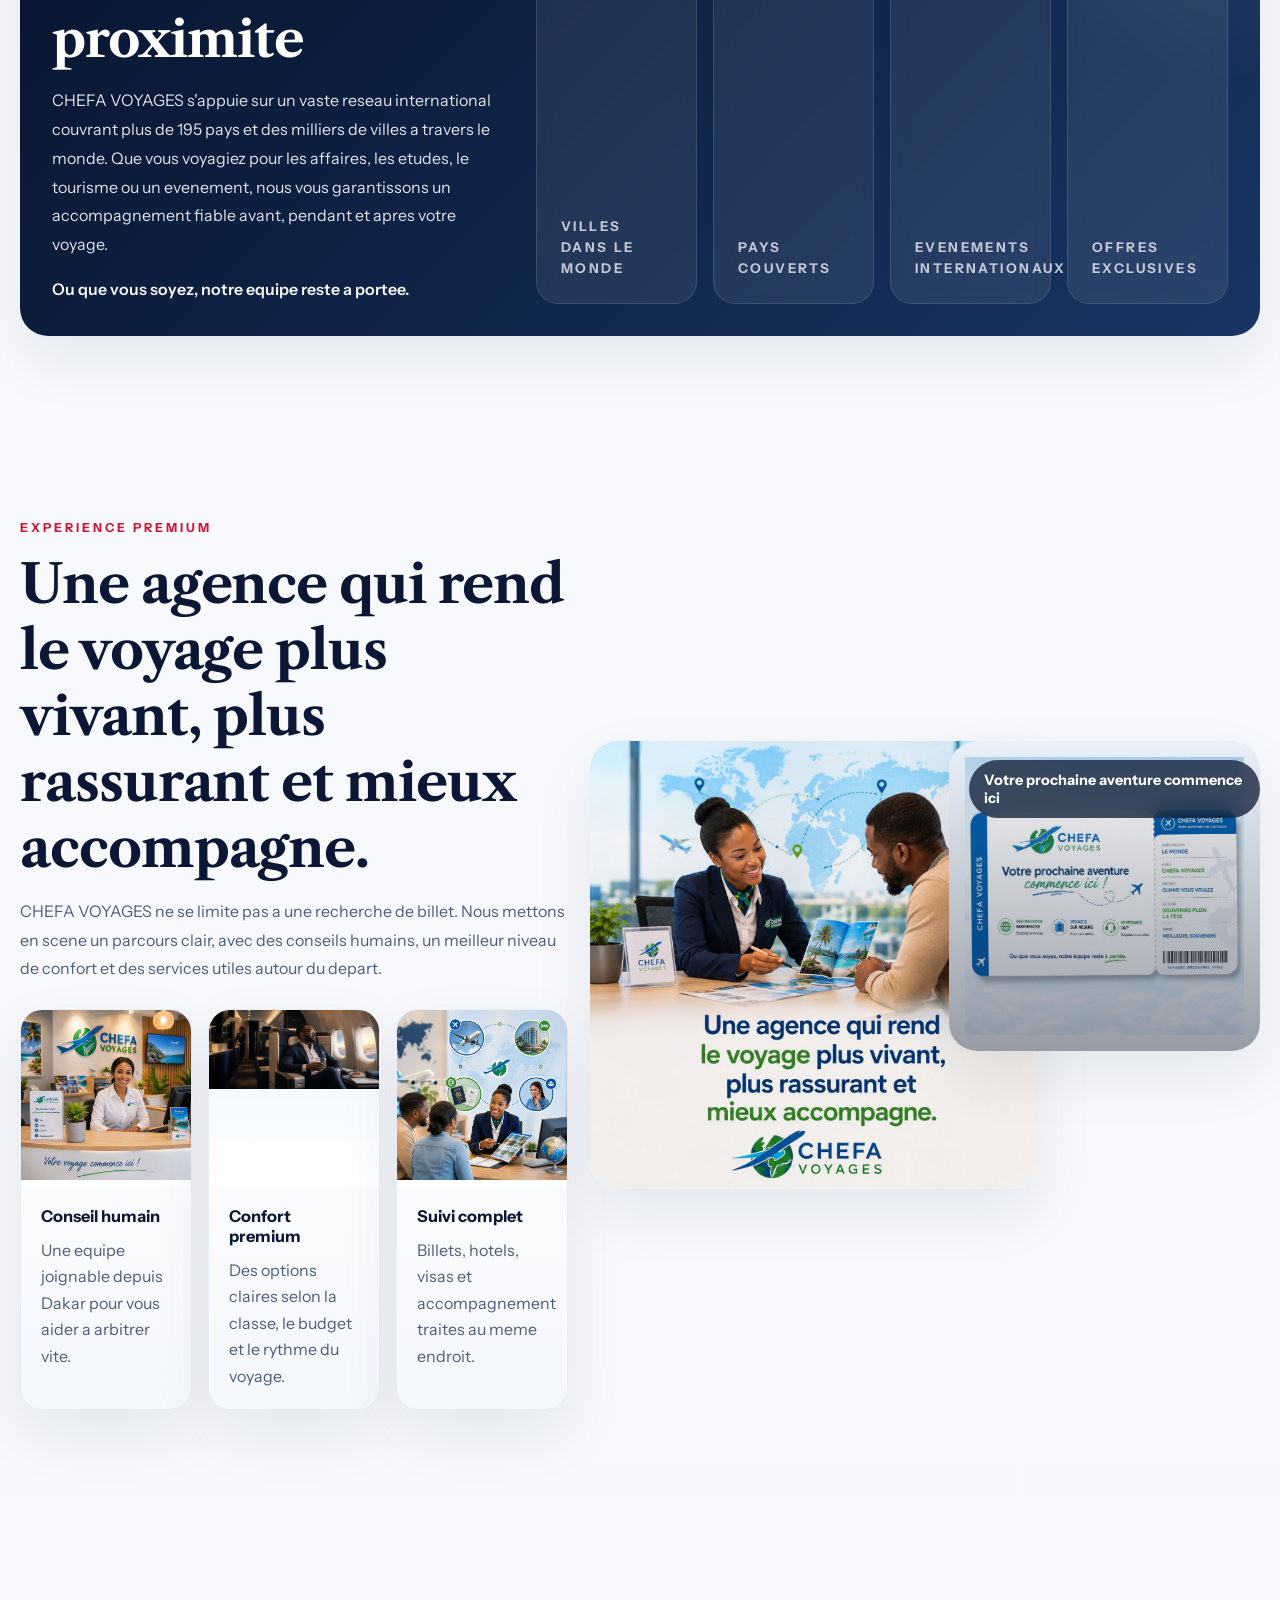
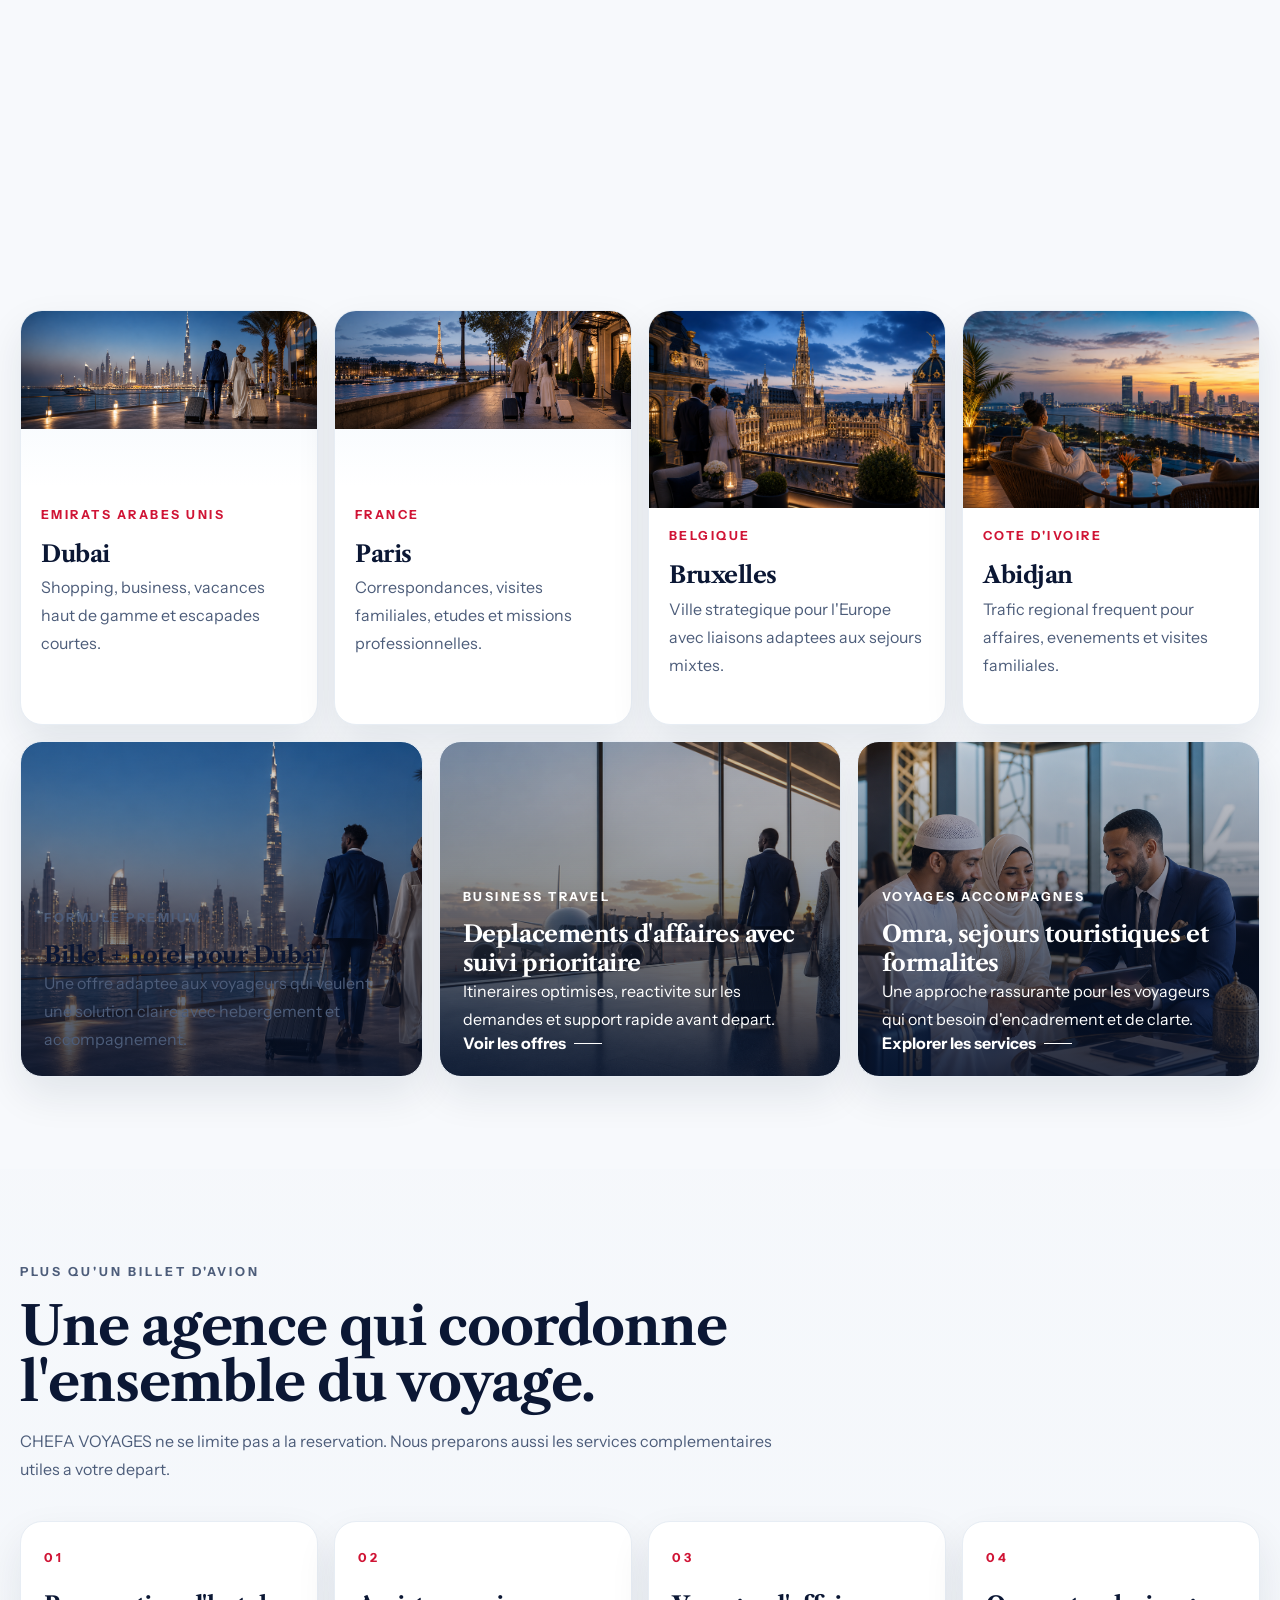
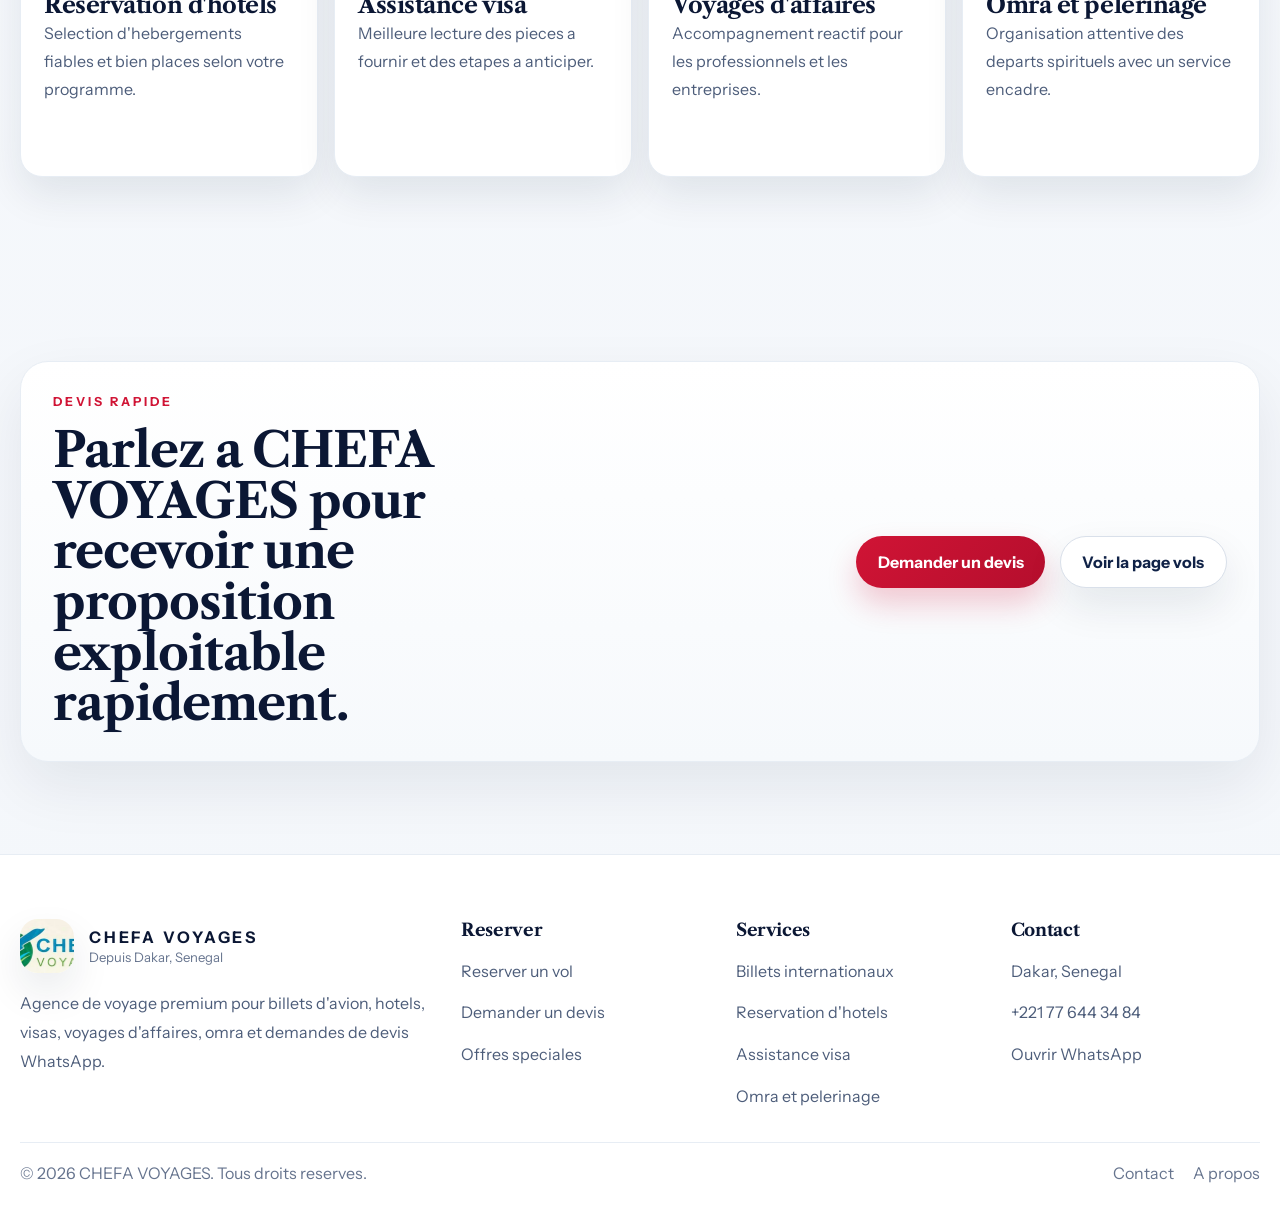
==== commit c64a7011: "Add social preview image metadata" ====
--- a/index.html
+++ b/index.html
@@ -7,6 +7,40 @@
       name="description"
       content="CHEFA VOYAGES, agence de voyage premium a Dakar pour billets d'avion, devis WhatsApp, hotels, visas et voyages sur mesure."
     />
+    <meta property="og:locale" content="fr_SN" />
+    <meta property="og:type" content="website" />
+    <meta property="og:site_name" content="CHEFA VOYAGES" />
+    <meta property="og:title" content="CHEFA VOYAGES | Agence de voyage premium a Dakar" />
+    <meta
+      property="og:description"
+      content="Billets d'avion, devis WhatsApp, hotels, visas et voyages sur mesure avec CHEFA VOYAGES depuis Dakar."
+    />
+    <meta property="og:url" content="https://chefa-voyages.vercel.app/" />
+    <meta
+      property="og:image"
+      content="https://chefa-voyages.vercel.app/assets/chefa-social-preview.jpg?v=1"
+    />
+    <meta property="og:image:secure_url" content="https://chefa-voyages.vercel.app/assets/chefa-social-preview.jpg?v=1" />
+    <meta property="og:image:type" content="image/jpeg" />
+    <meta property="og:image:width" content="1254" />
+    <meta property="og:image:height" content="1254" />
+    <meta
+      name="twitter:card"
+      content="summary_large_image"
+    />
+    <meta
+      name="twitter:title"
+      content="CHEFA VOYAGES | Agence de voyage premium a Dakar"
+    />
+    <meta
+      name="twitter:description"
+      content="Billets d'avion, devis WhatsApp, hotels, visas et voyages sur mesure avec CHEFA VOYAGES depuis Dakar."
+    />
+    <meta
+      name="twitter:image"
+      content="https://chefa-voyages.vercel.app/assets/chefa-social-preview.jpg?v=1"
+    />
+    <link rel="canonical" href="https://chefa-voyages.vercel.app/" />
     <title>CHEFA VOYAGES | Agence de voyage premium a Dakar</title>
     <link rel="preconnect" href="https://fonts.googleapis.com" />
     <link rel="preconnect" href="https://fonts.gstatic.com" crossorigin />
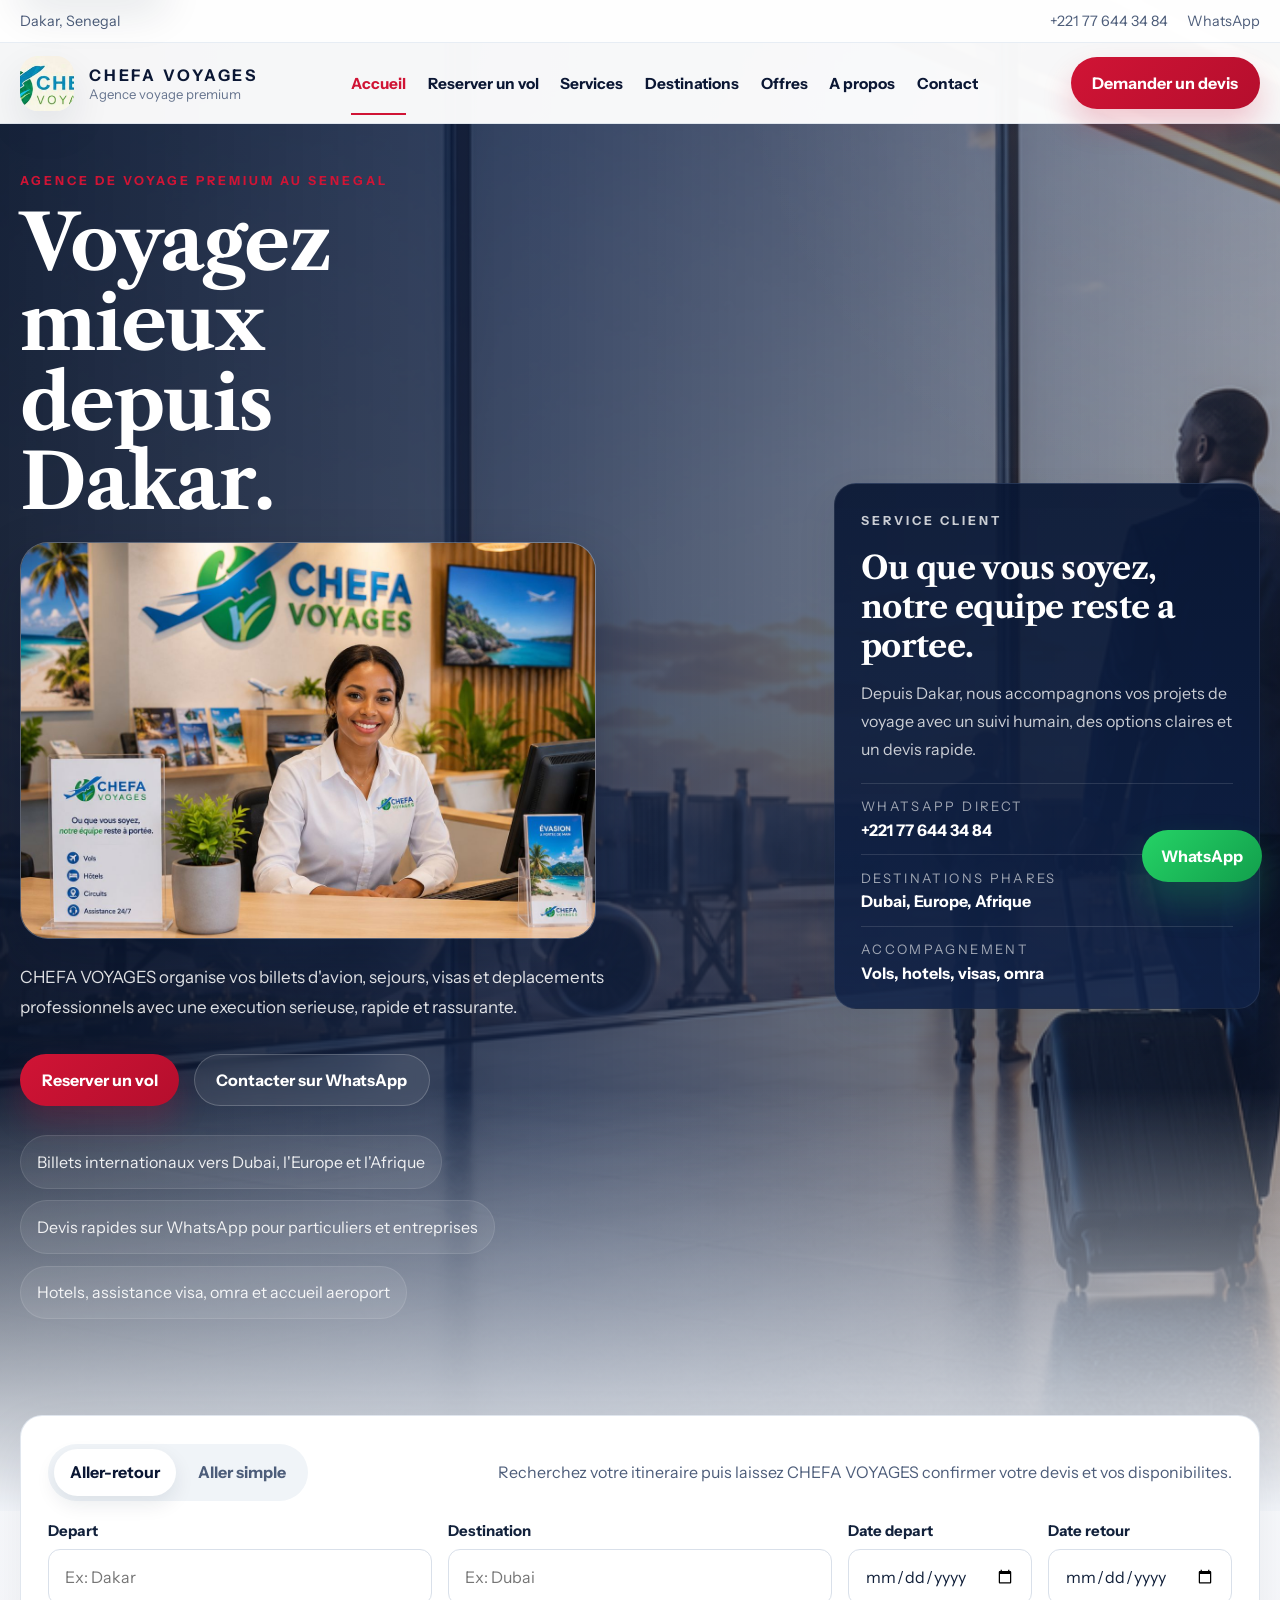
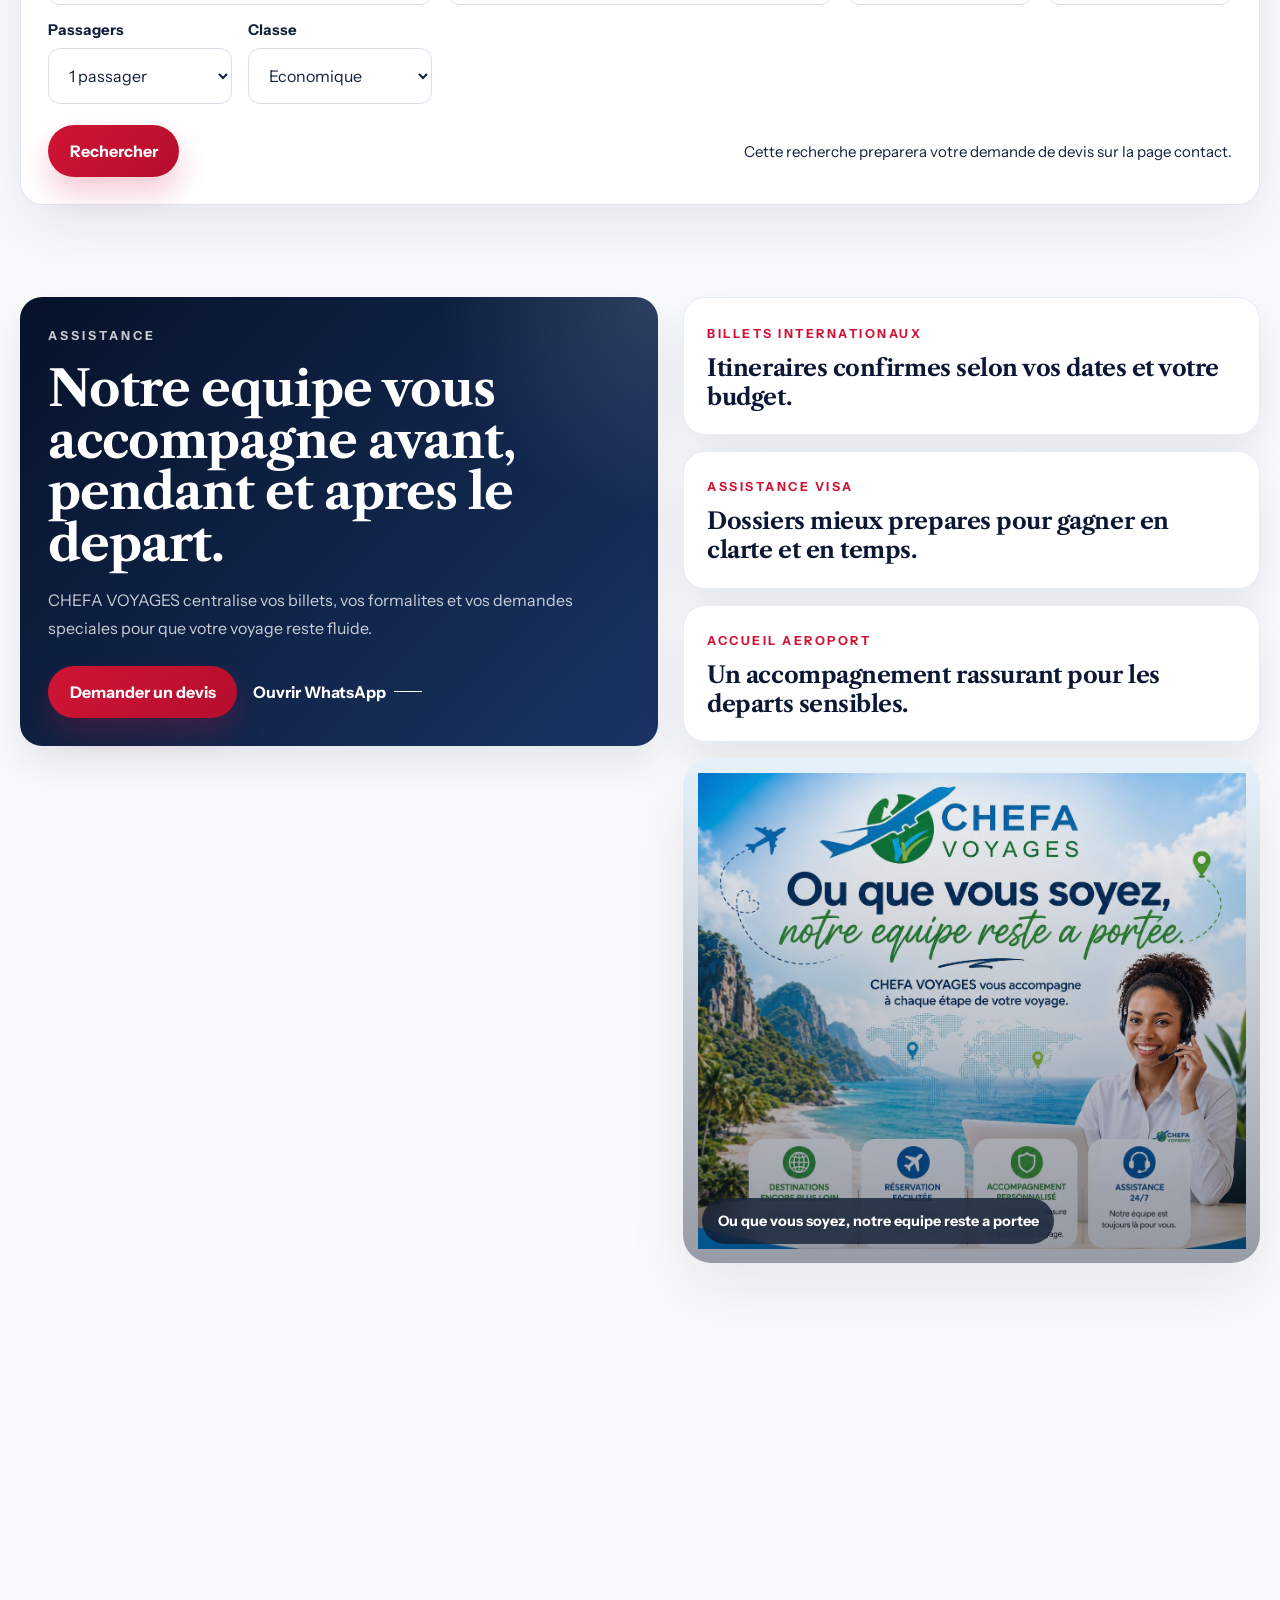
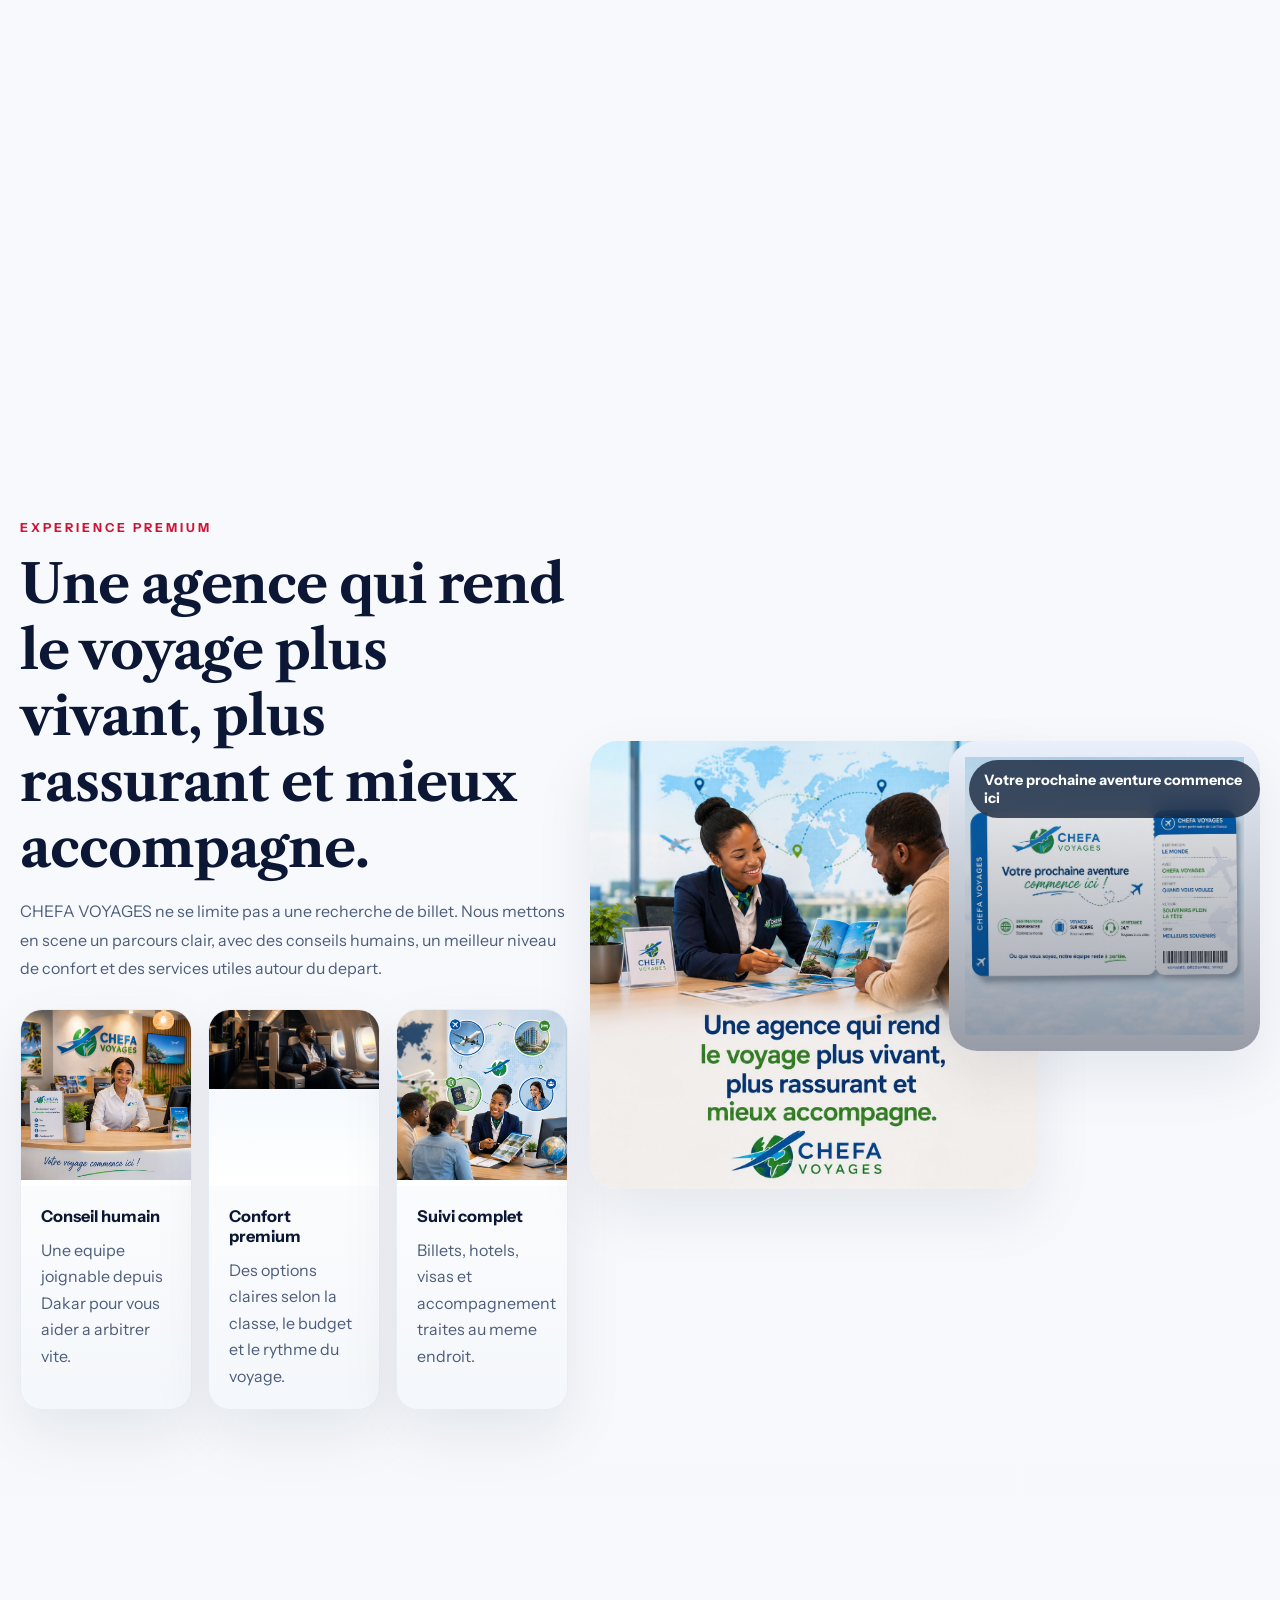
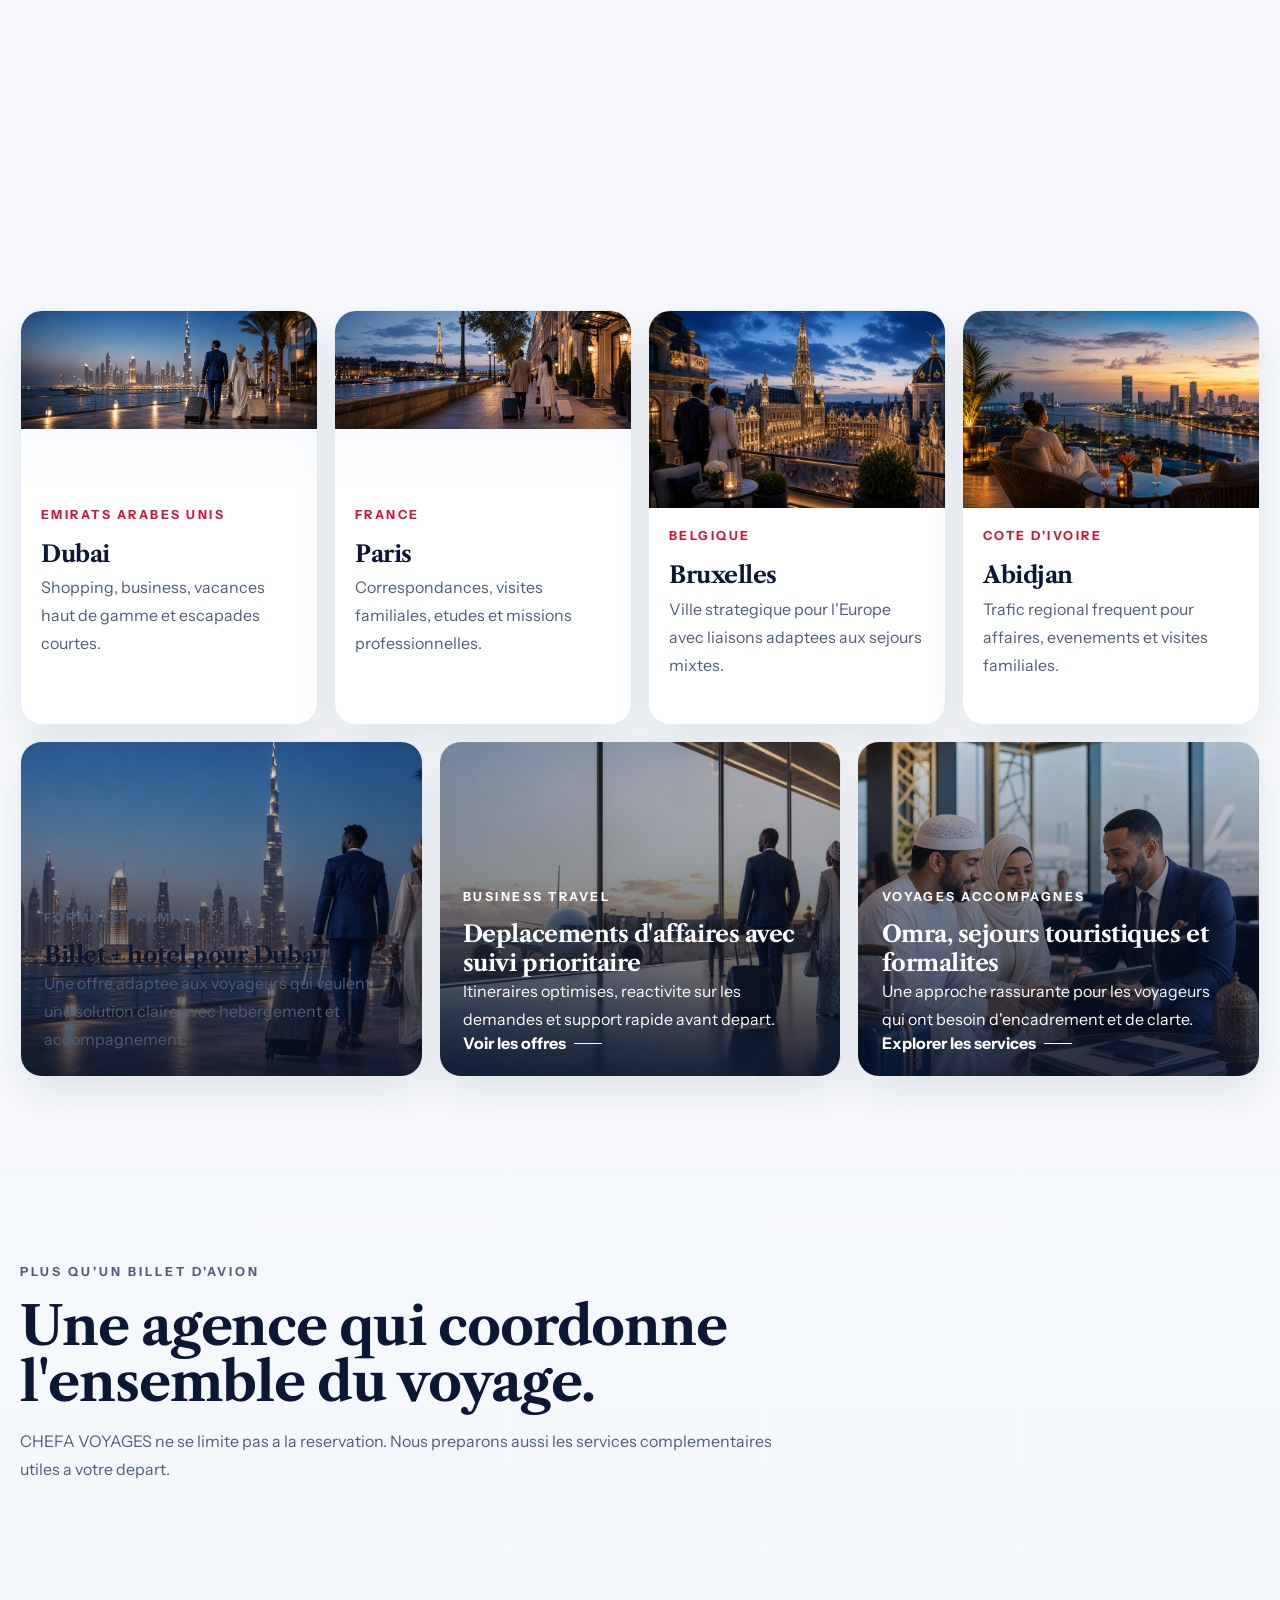
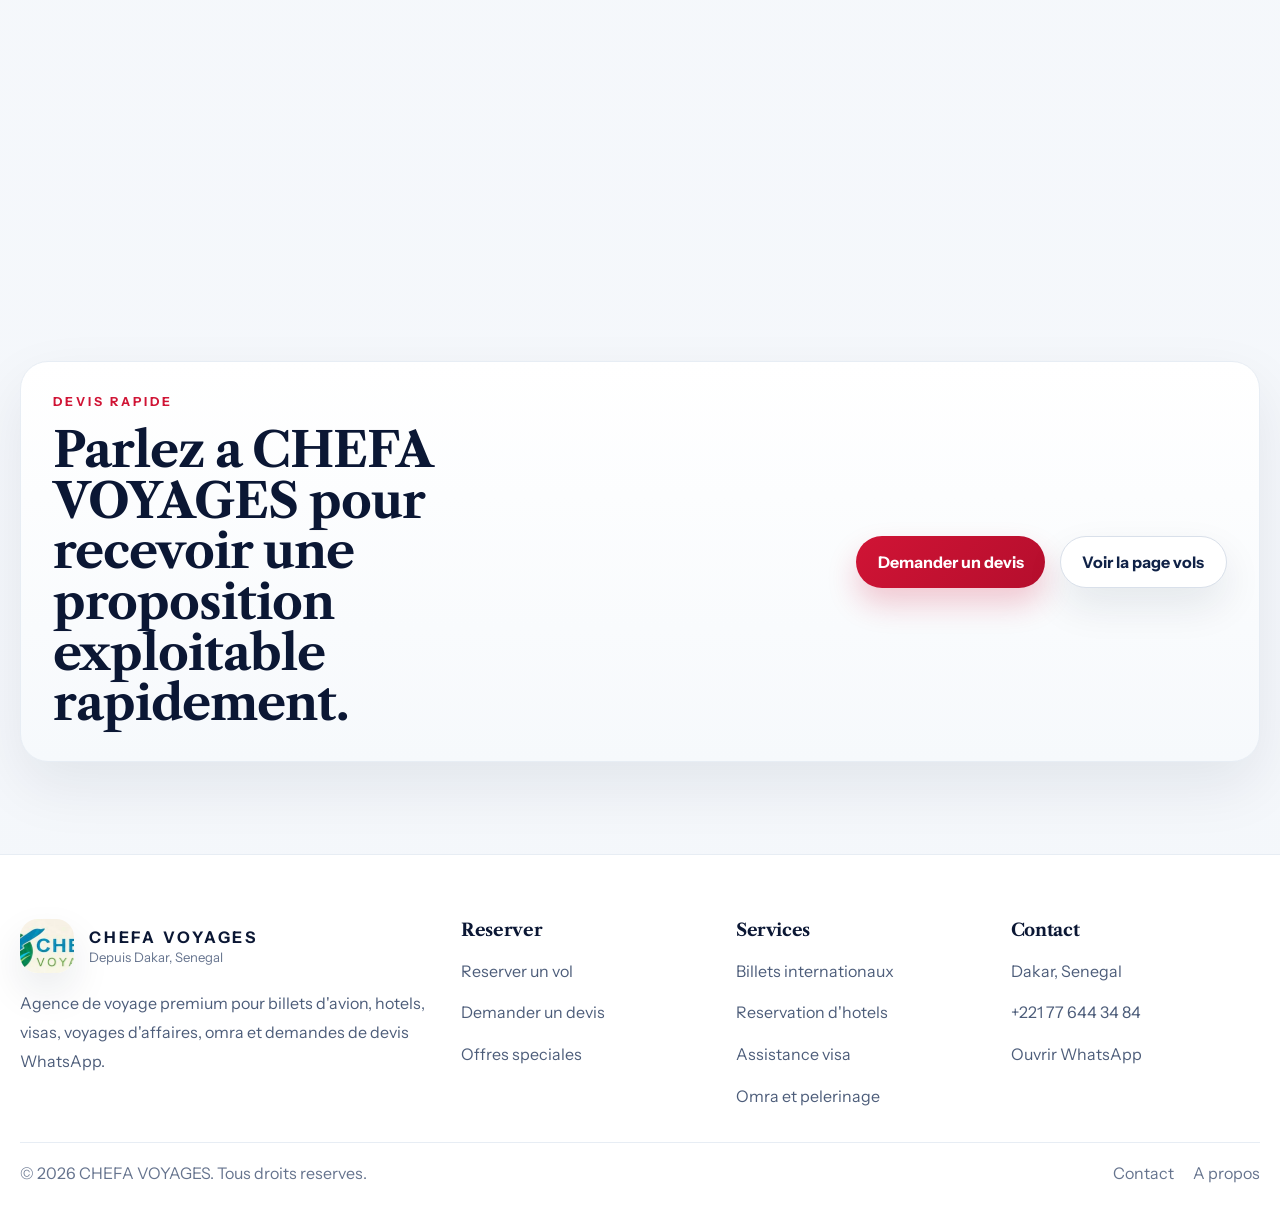
==== commit 4f8e27a9: "Use framed social preview image" ====
--- a/index.html
+++ b/index.html
@@ -18,12 +18,12 @@
     <meta property="og:url" content="https://chefa-voyages.vercel.app/" />
     <meta
       property="og:image"
-      content="https://chefa-voyages.vercel.app/assets/chefa-social-preview.jpg?v=1"
-    />
-    <meta property="og:image:secure_url" content="https://chefa-voyages.vercel.app/assets/chefa-social-preview.jpg?v=1" />
+      content="https://chefa-voyages.vercel.app/assets/chefa-social-preview-og.jpg?v=2"
+    />
+    <meta property="og:image:secure_url" content="https://chefa-voyages.vercel.app/assets/chefa-social-preview-og.jpg?v=2" />
     <meta property="og:image:type" content="image/jpeg" />
-    <meta property="og:image:width" content="1254" />
-    <meta property="og:image:height" content="1254" />
+    <meta property="og:image:width" content="1200" />
+    <meta property="og:image:height" content="630" />
     <meta
       name="twitter:card"
       content="summary_large_image"
@@ -38,7 +38,7 @@
     />
     <meta
       name="twitter:image"
-      content="https://chefa-voyages.vercel.app/assets/chefa-social-preview.jpg?v=1"
+      content="https://chefa-voyages.vercel.app/assets/chefa-social-preview-og.jpg?v=2"
     />
     <link rel="canonical" href="https://chefa-voyages.vercel.app/" />
     <title>CHEFA VOYAGES | Agence de voyage premium a Dakar</title>
